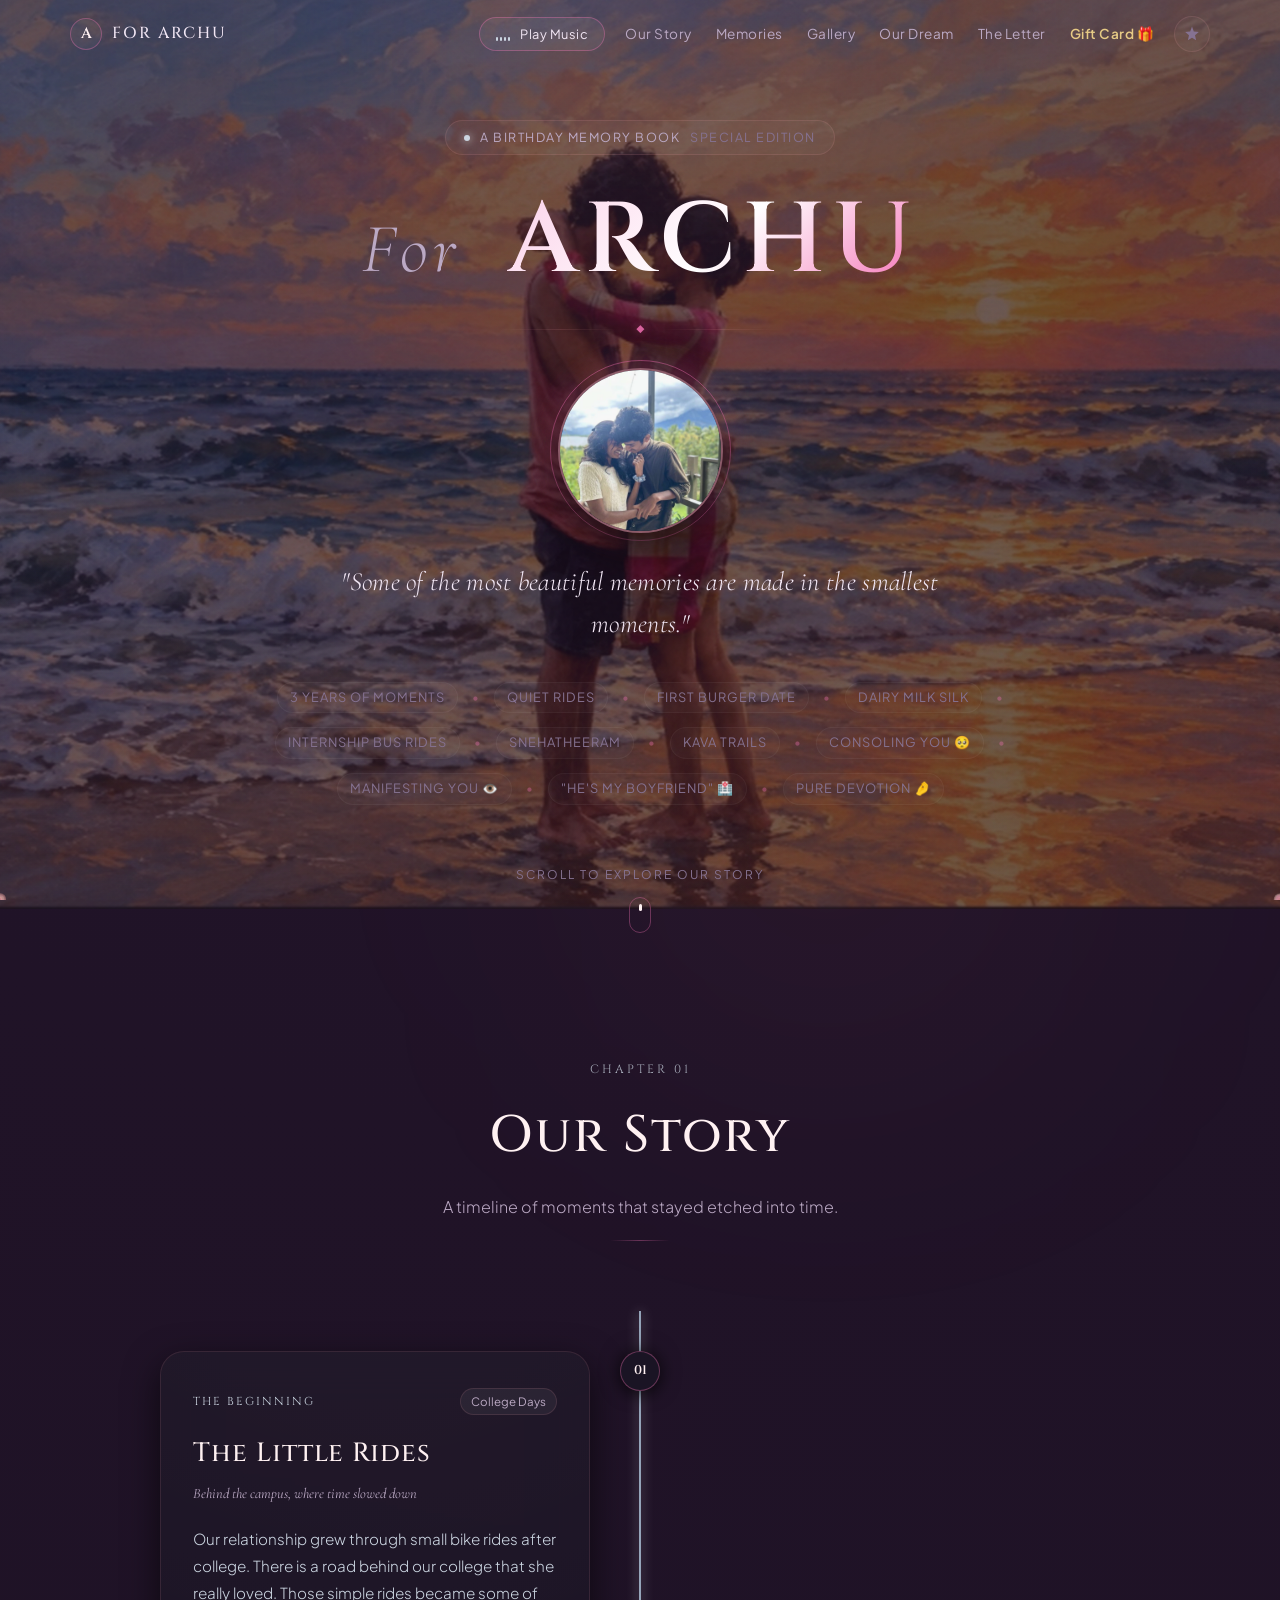
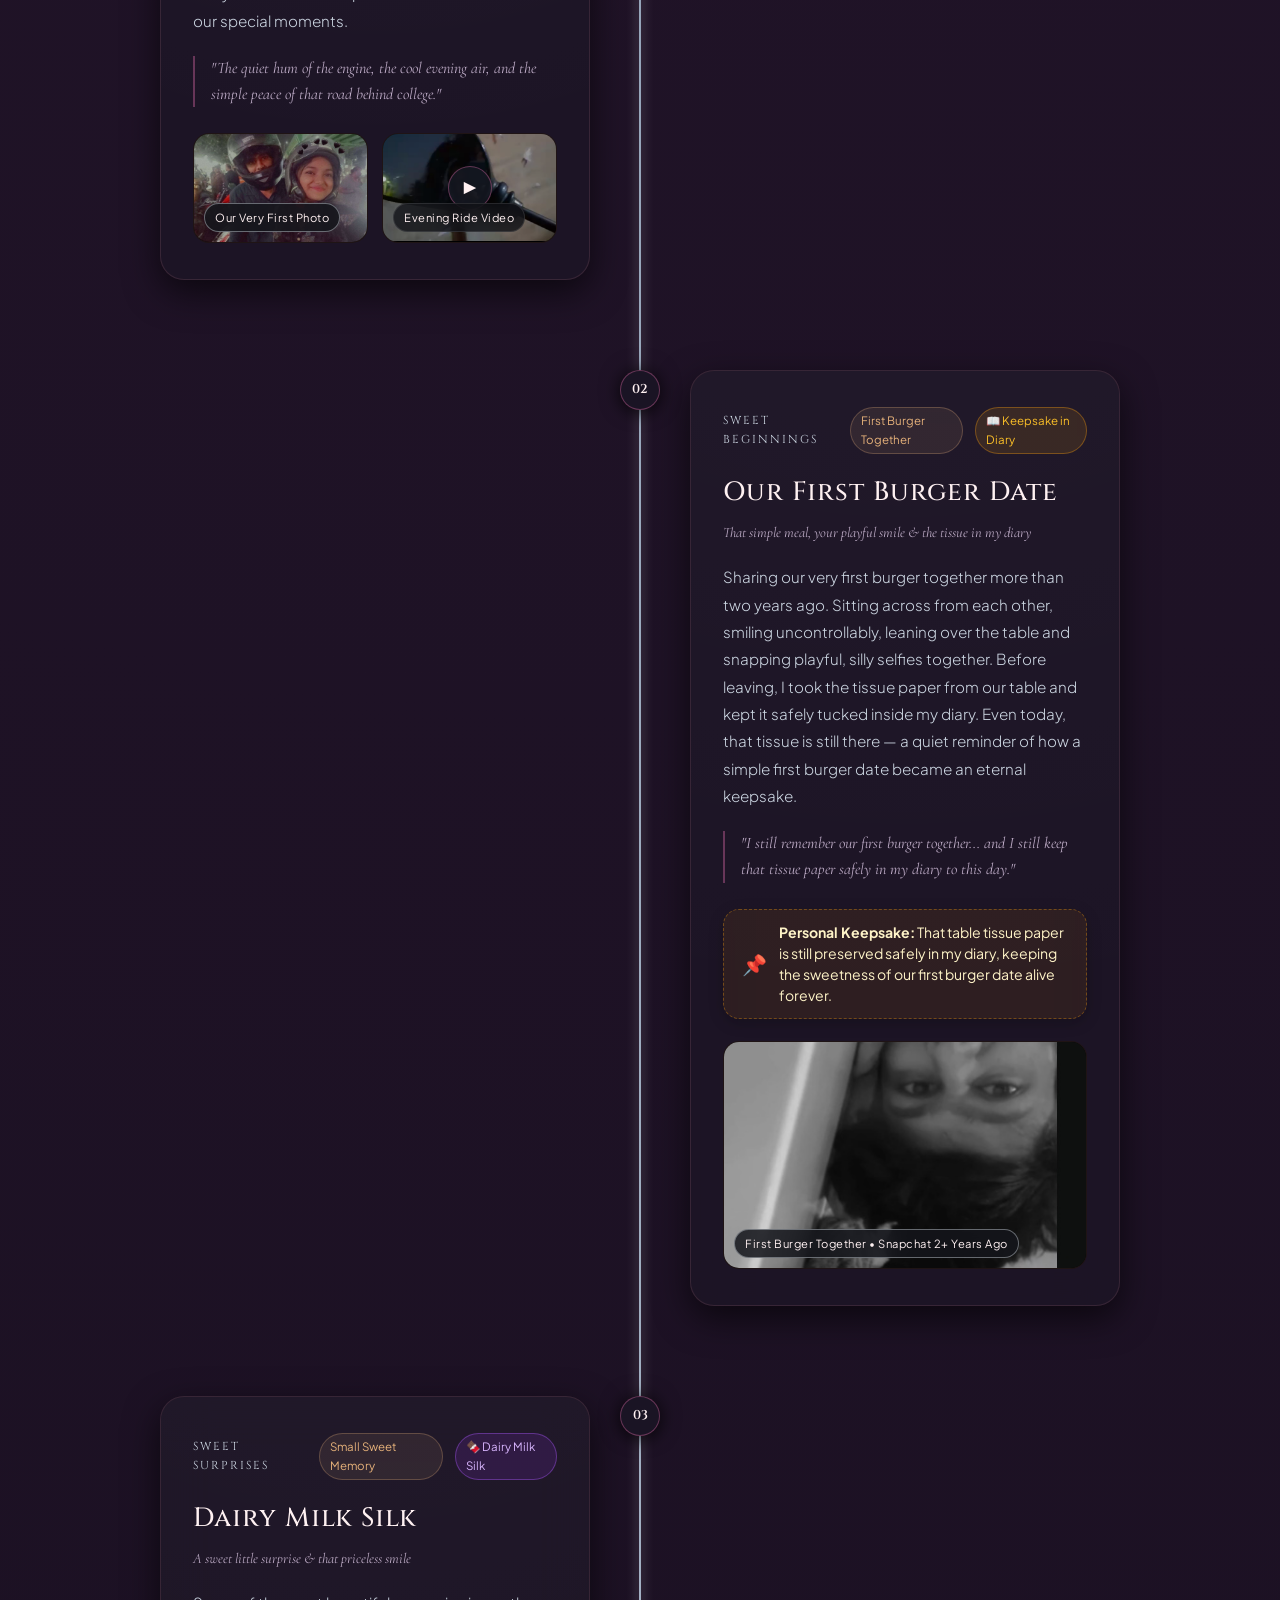
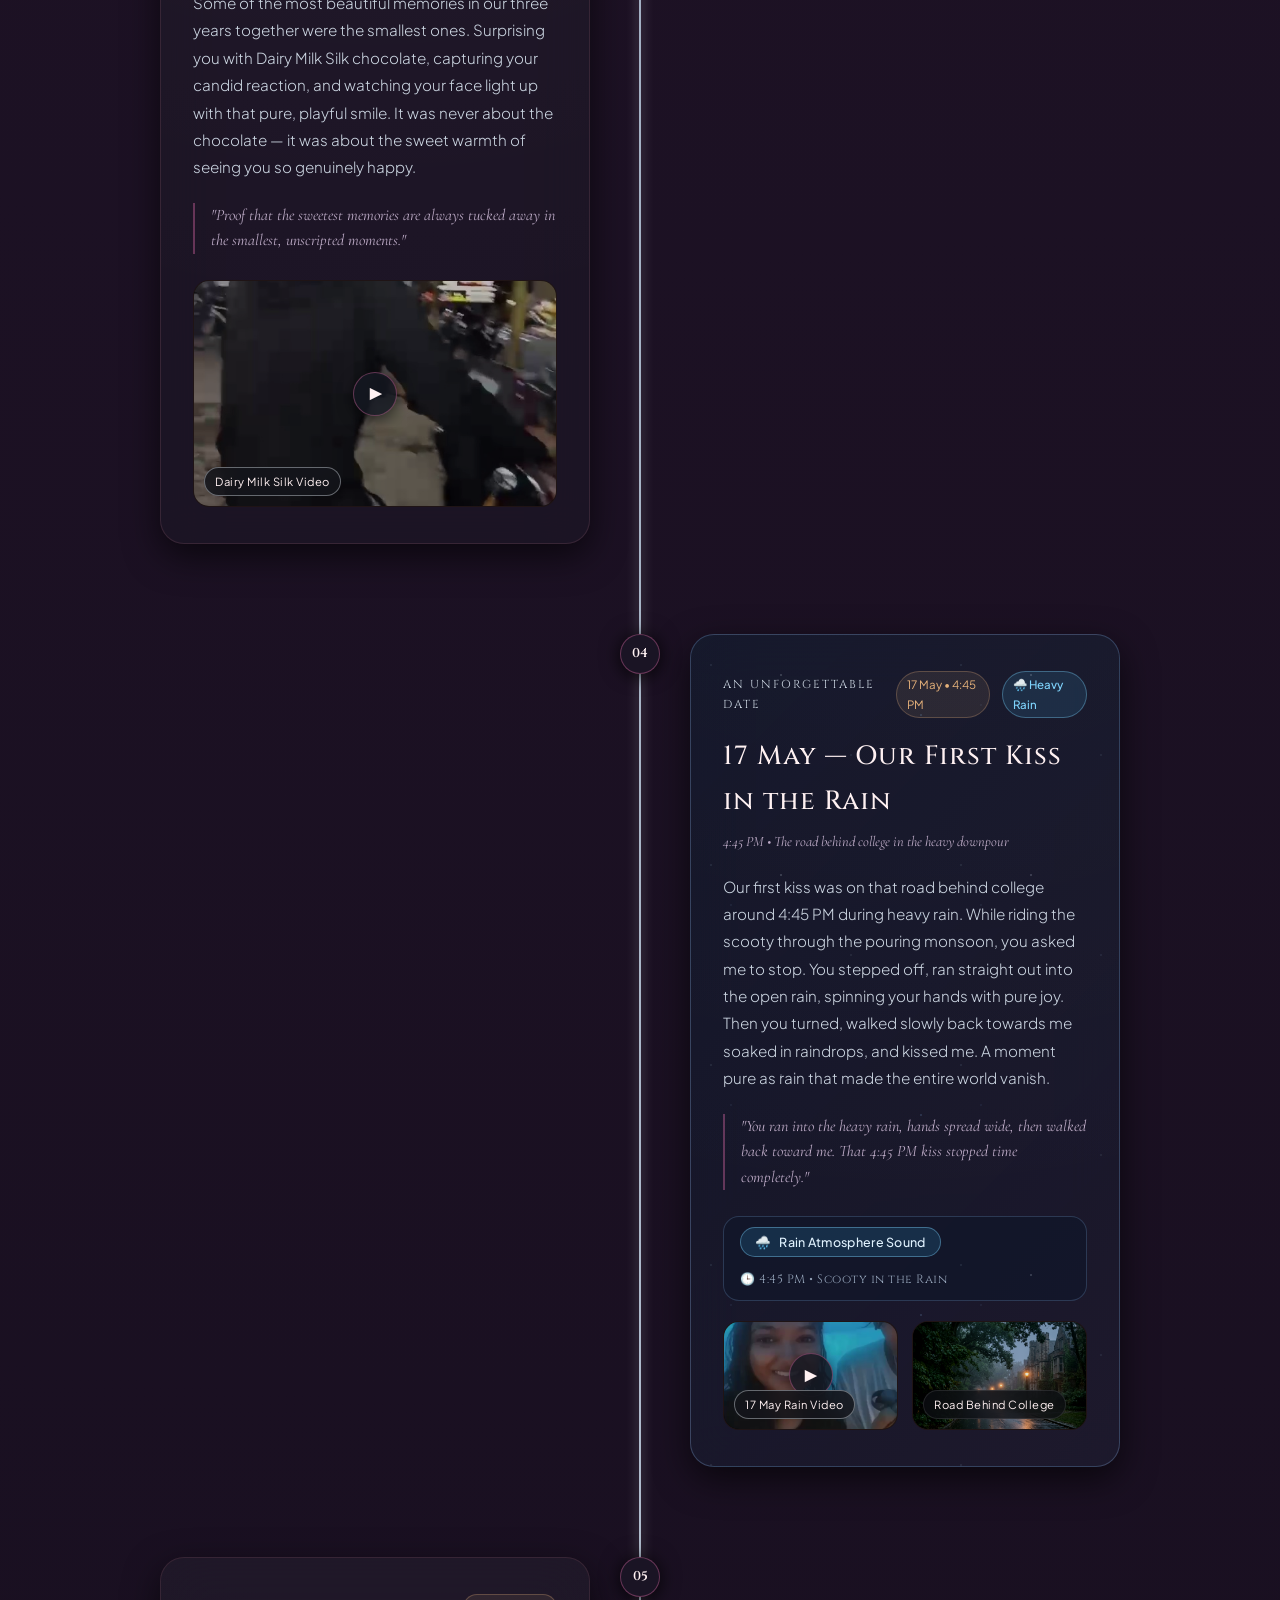
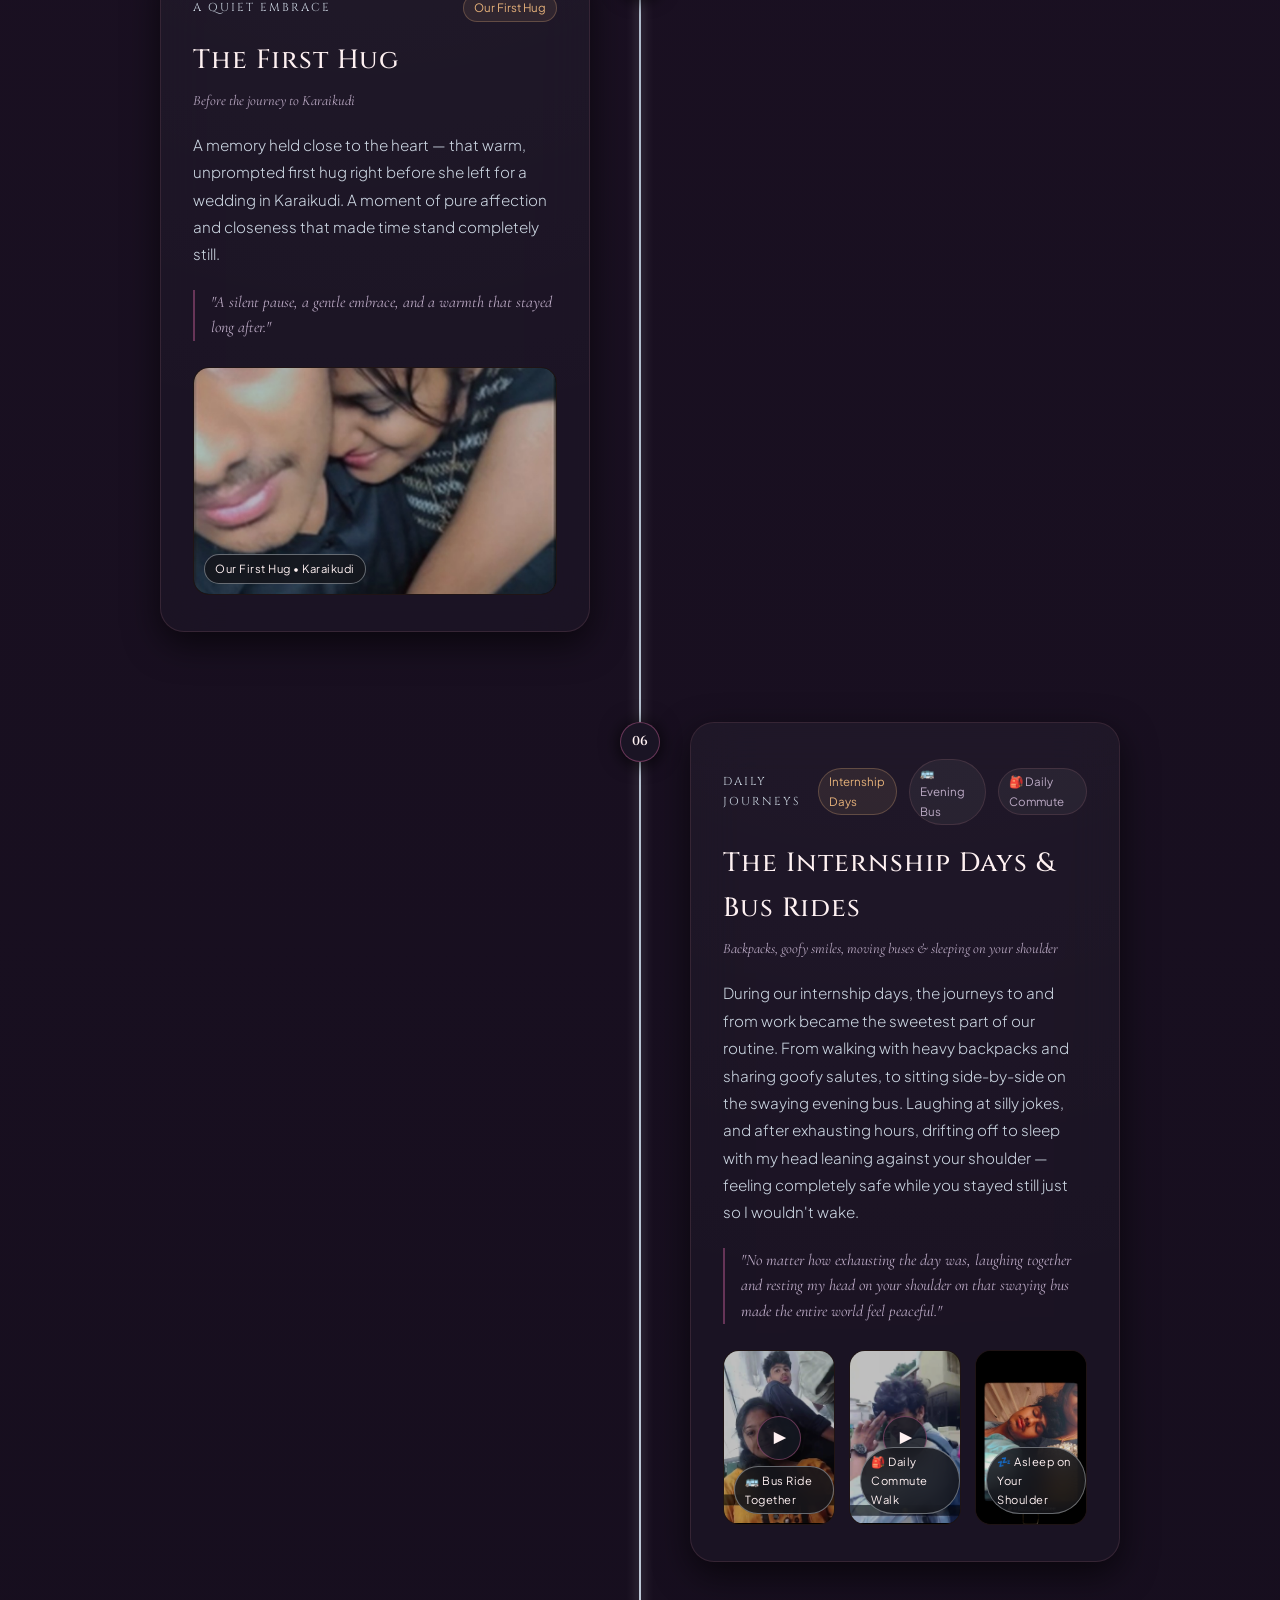
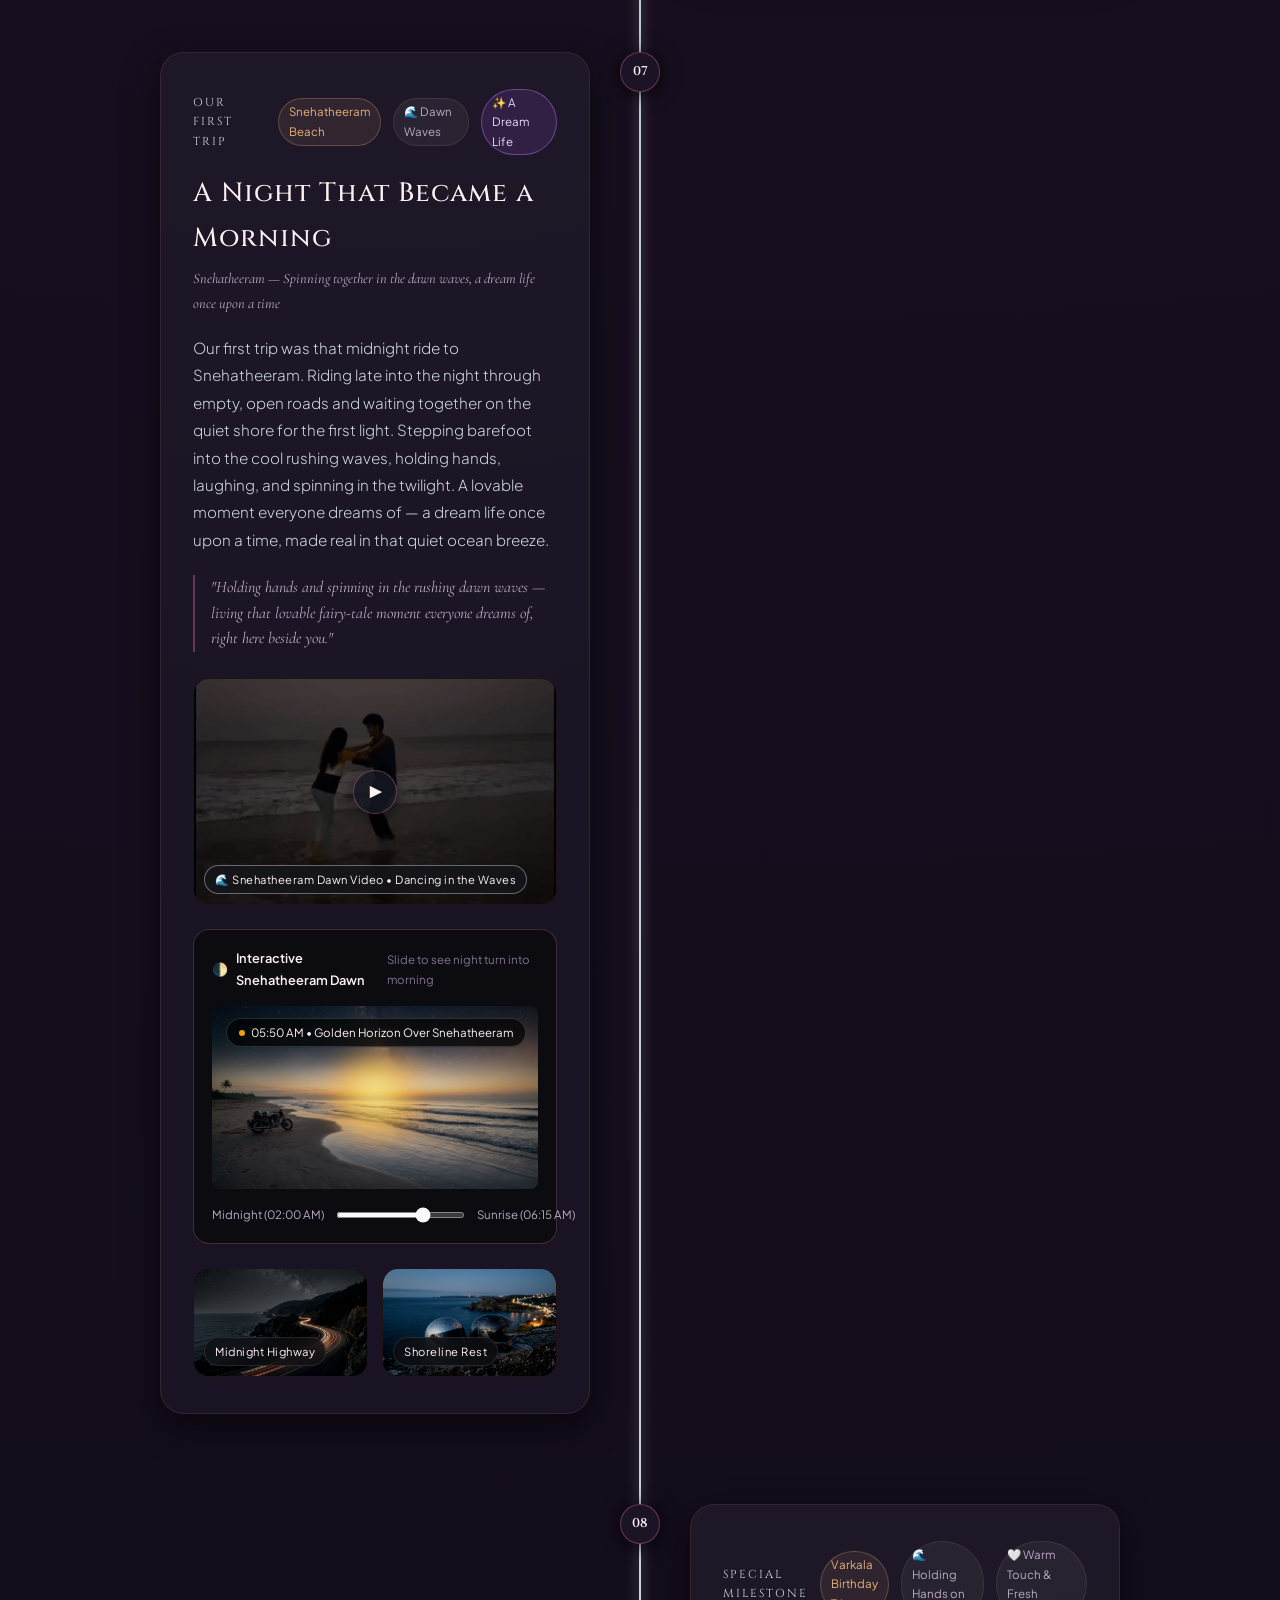
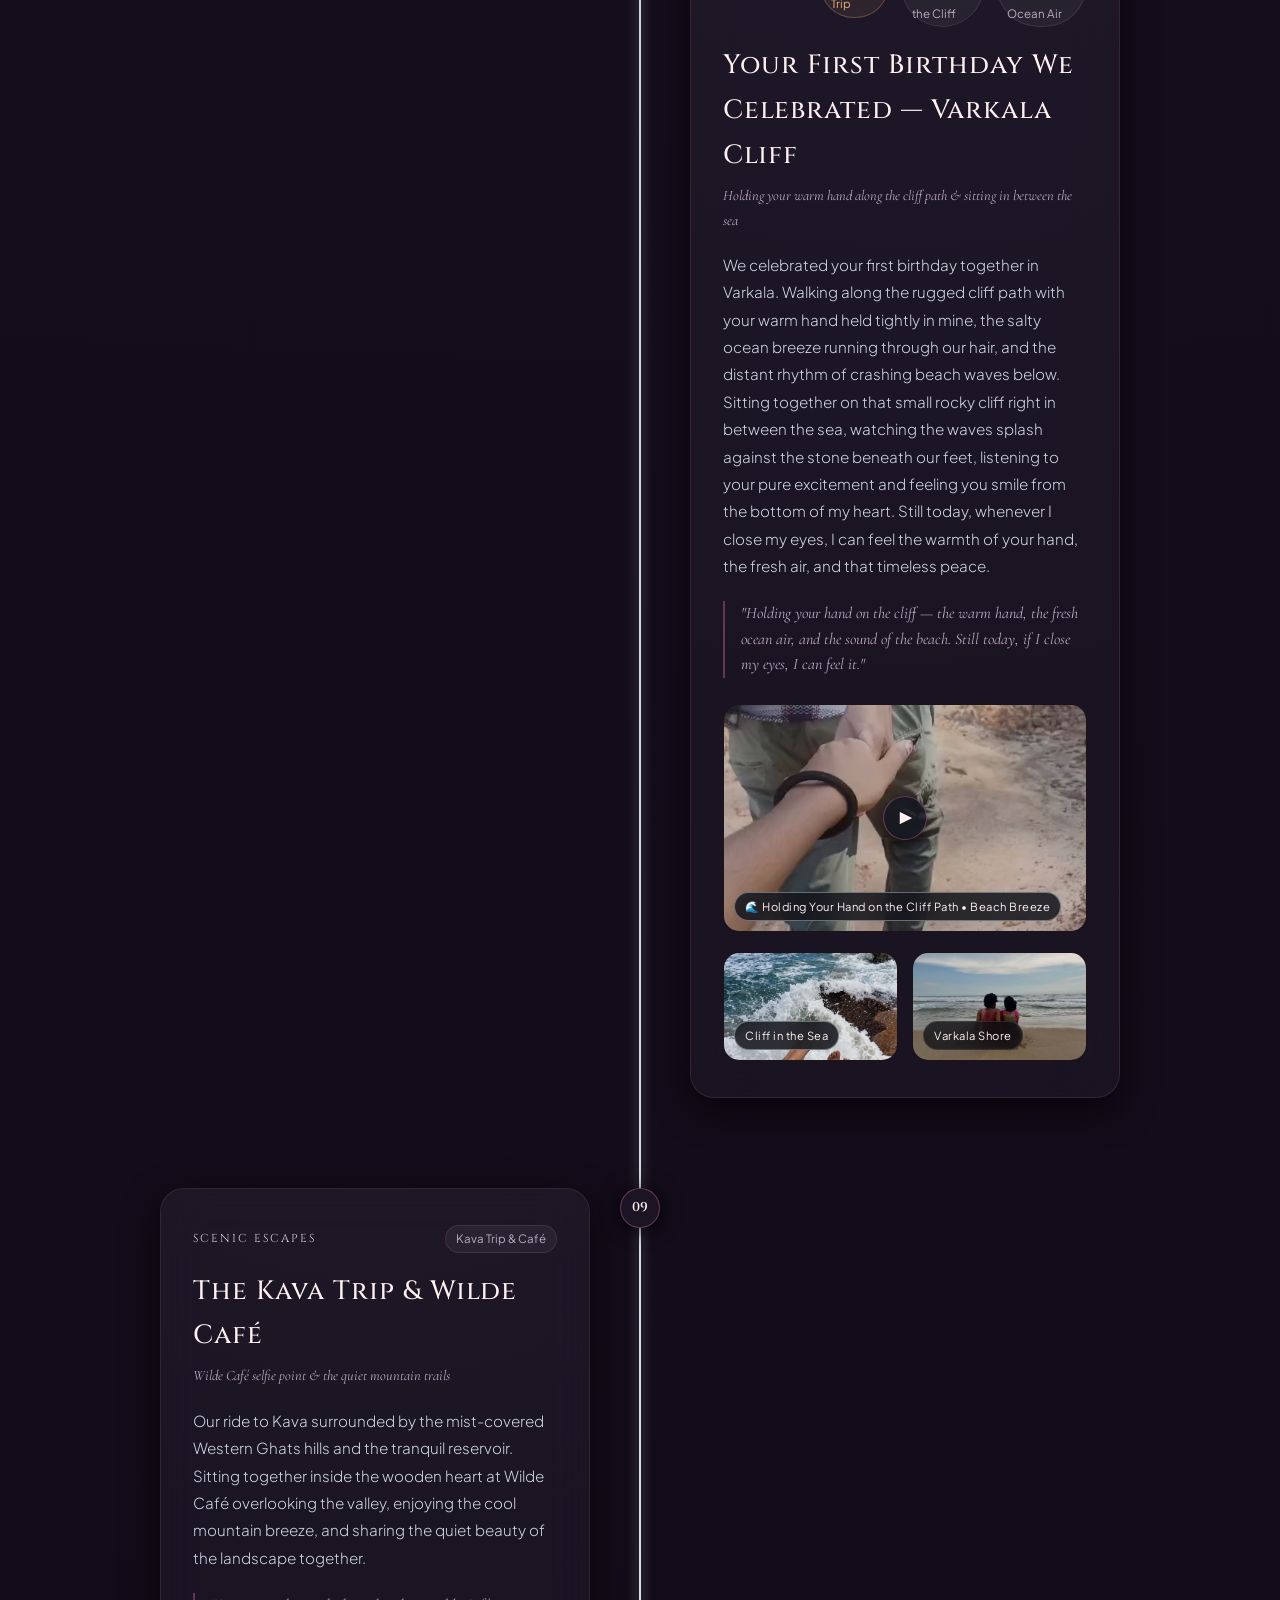
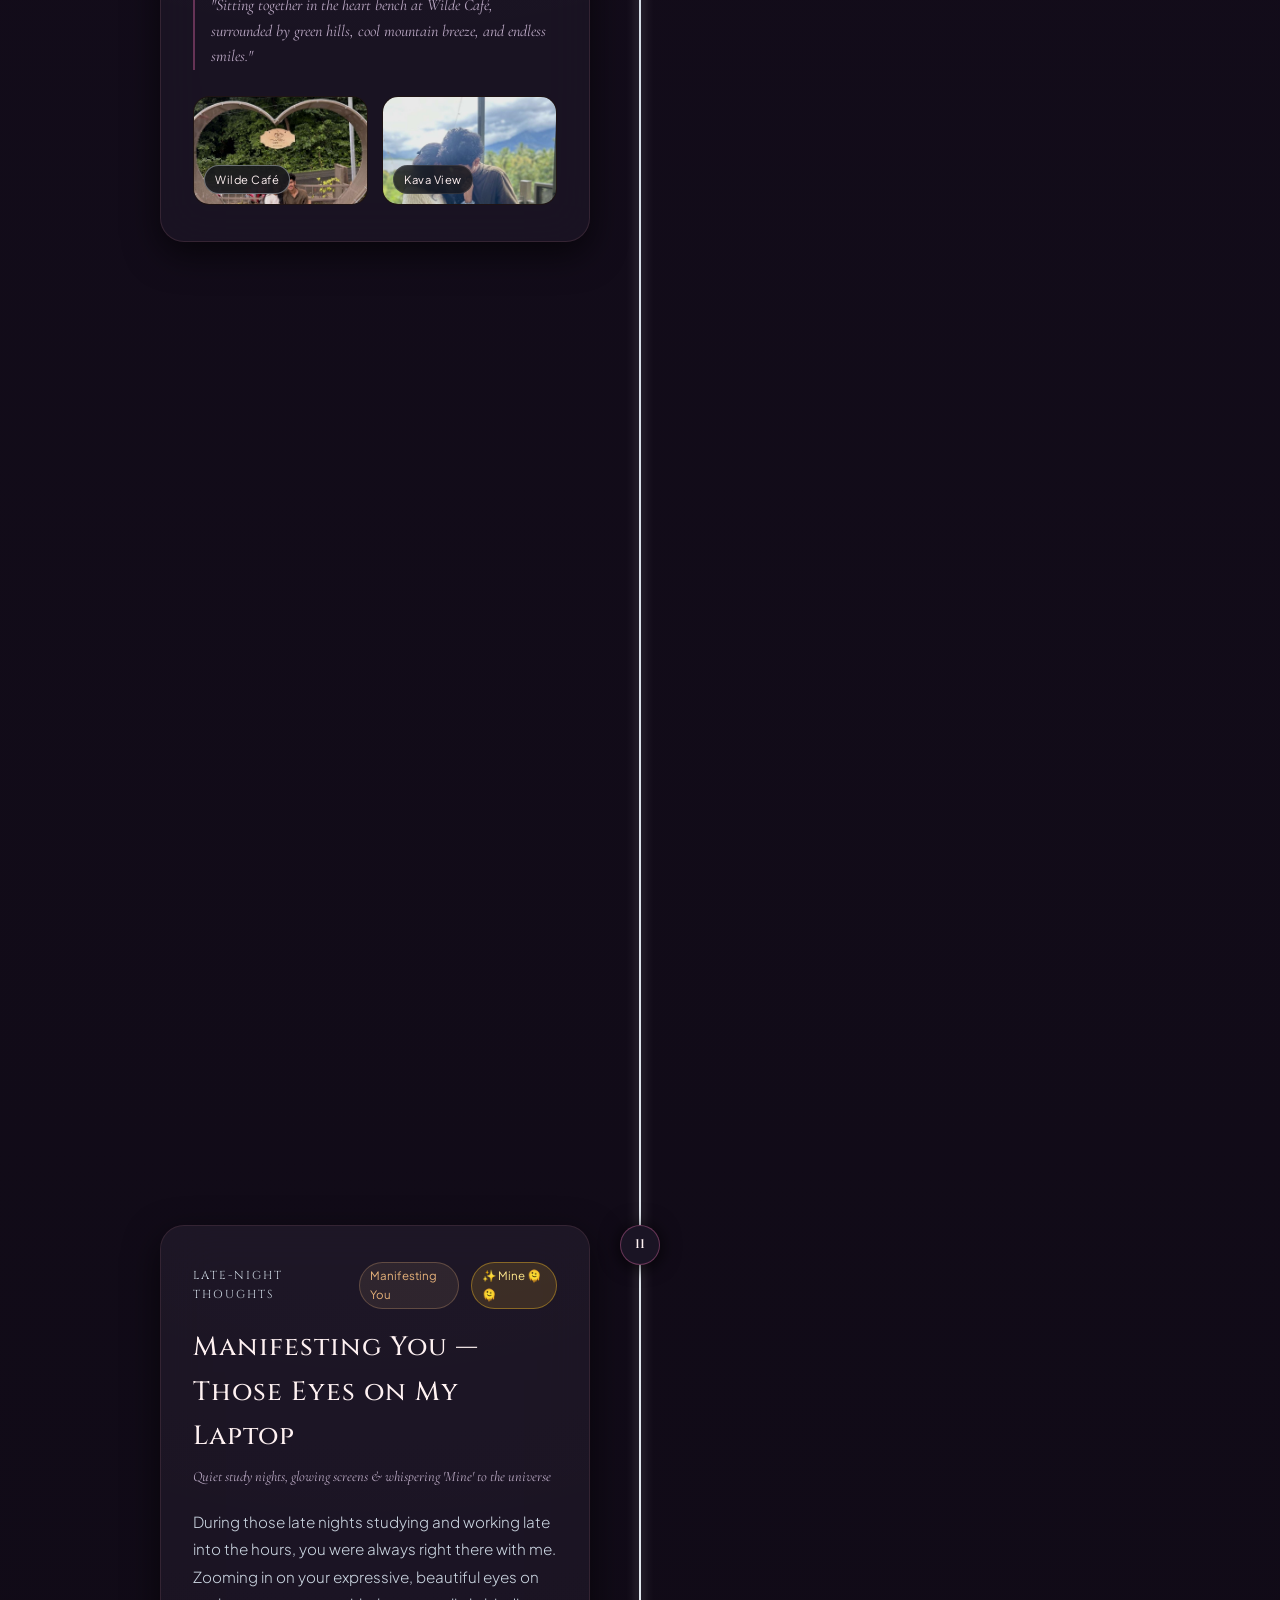
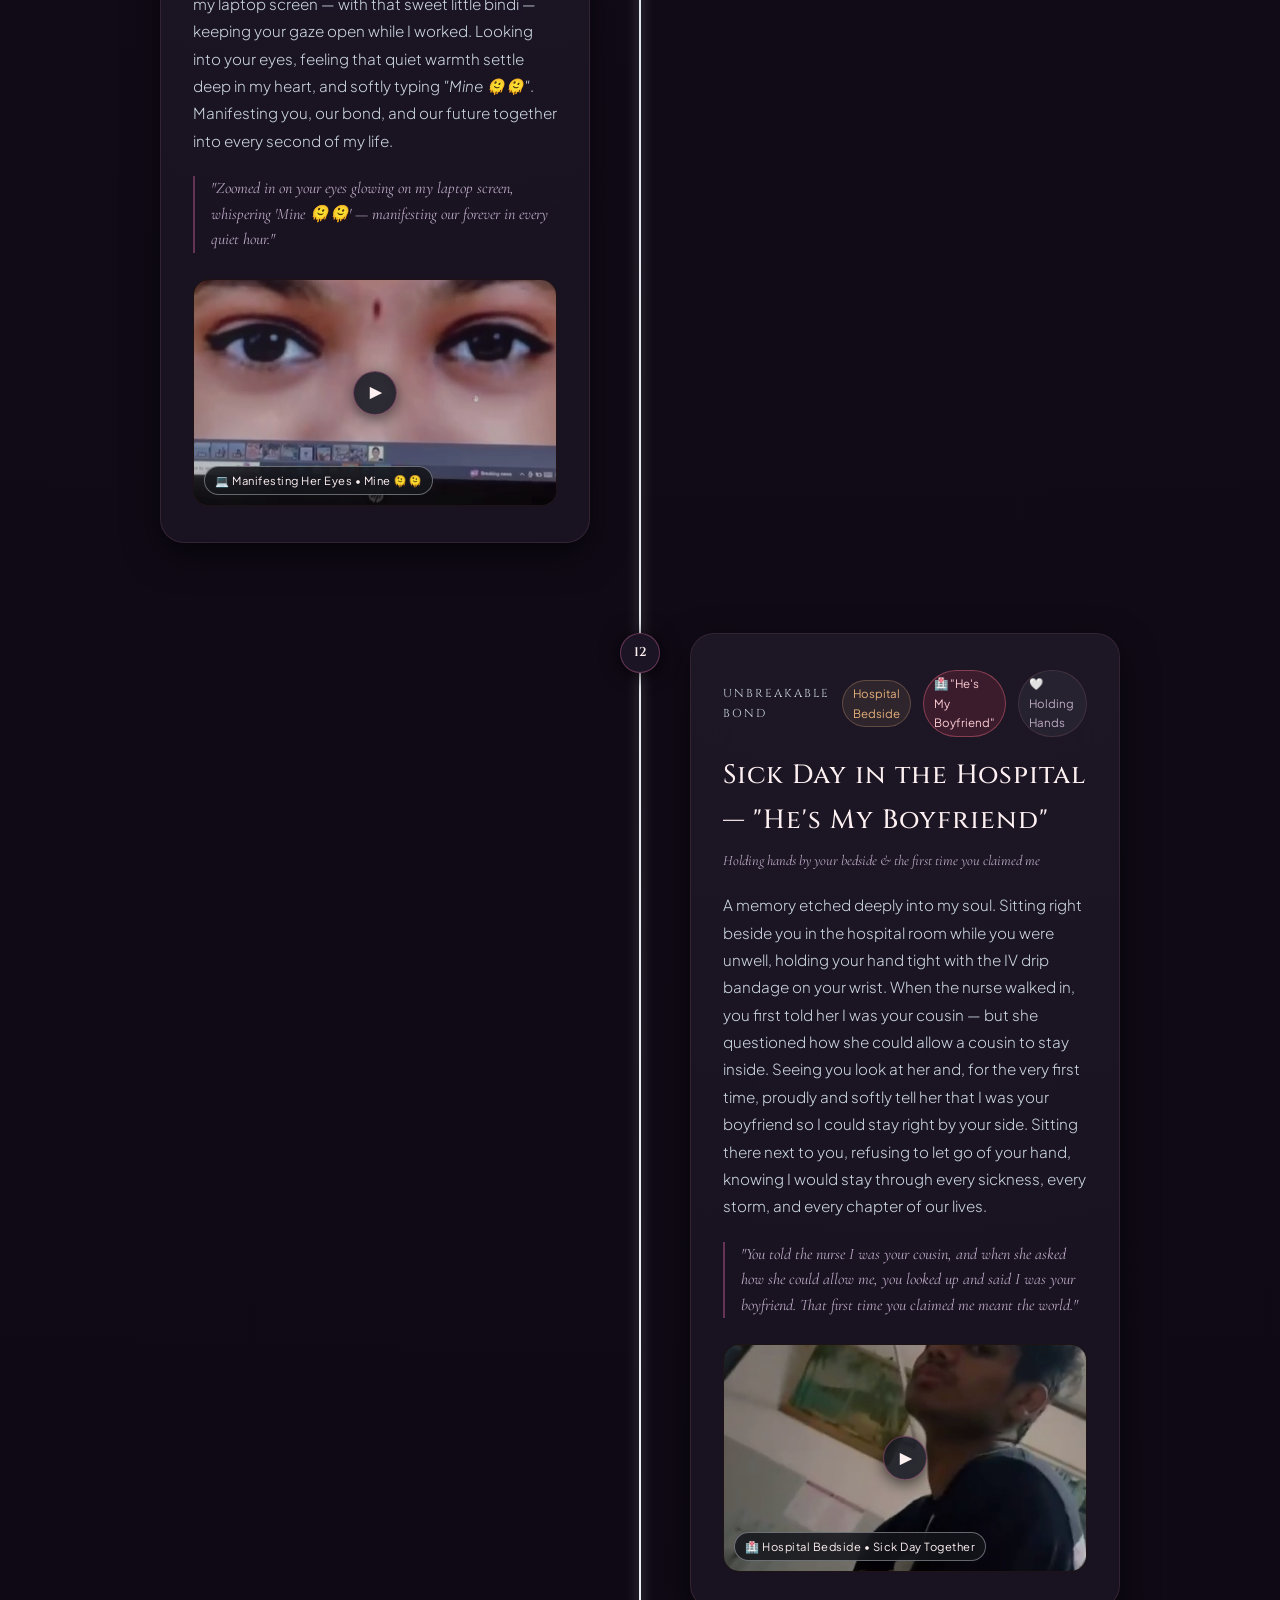
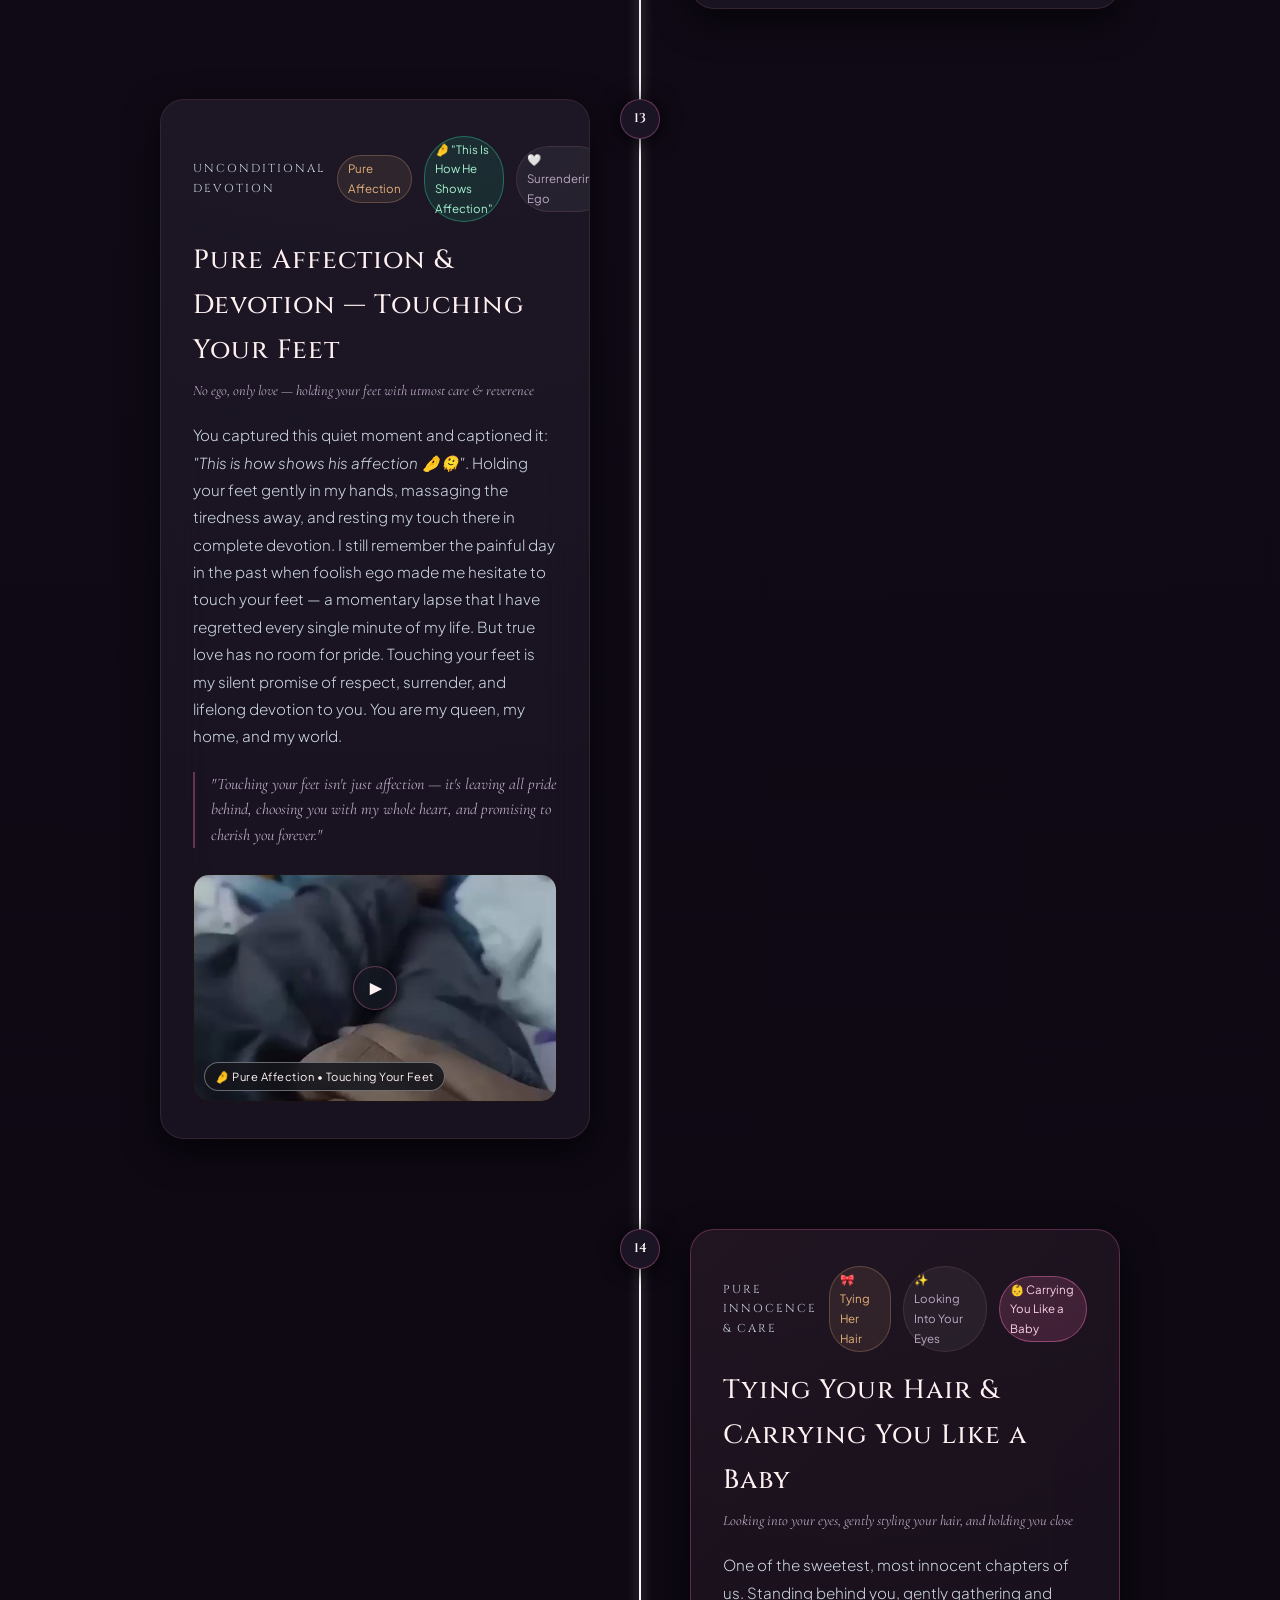
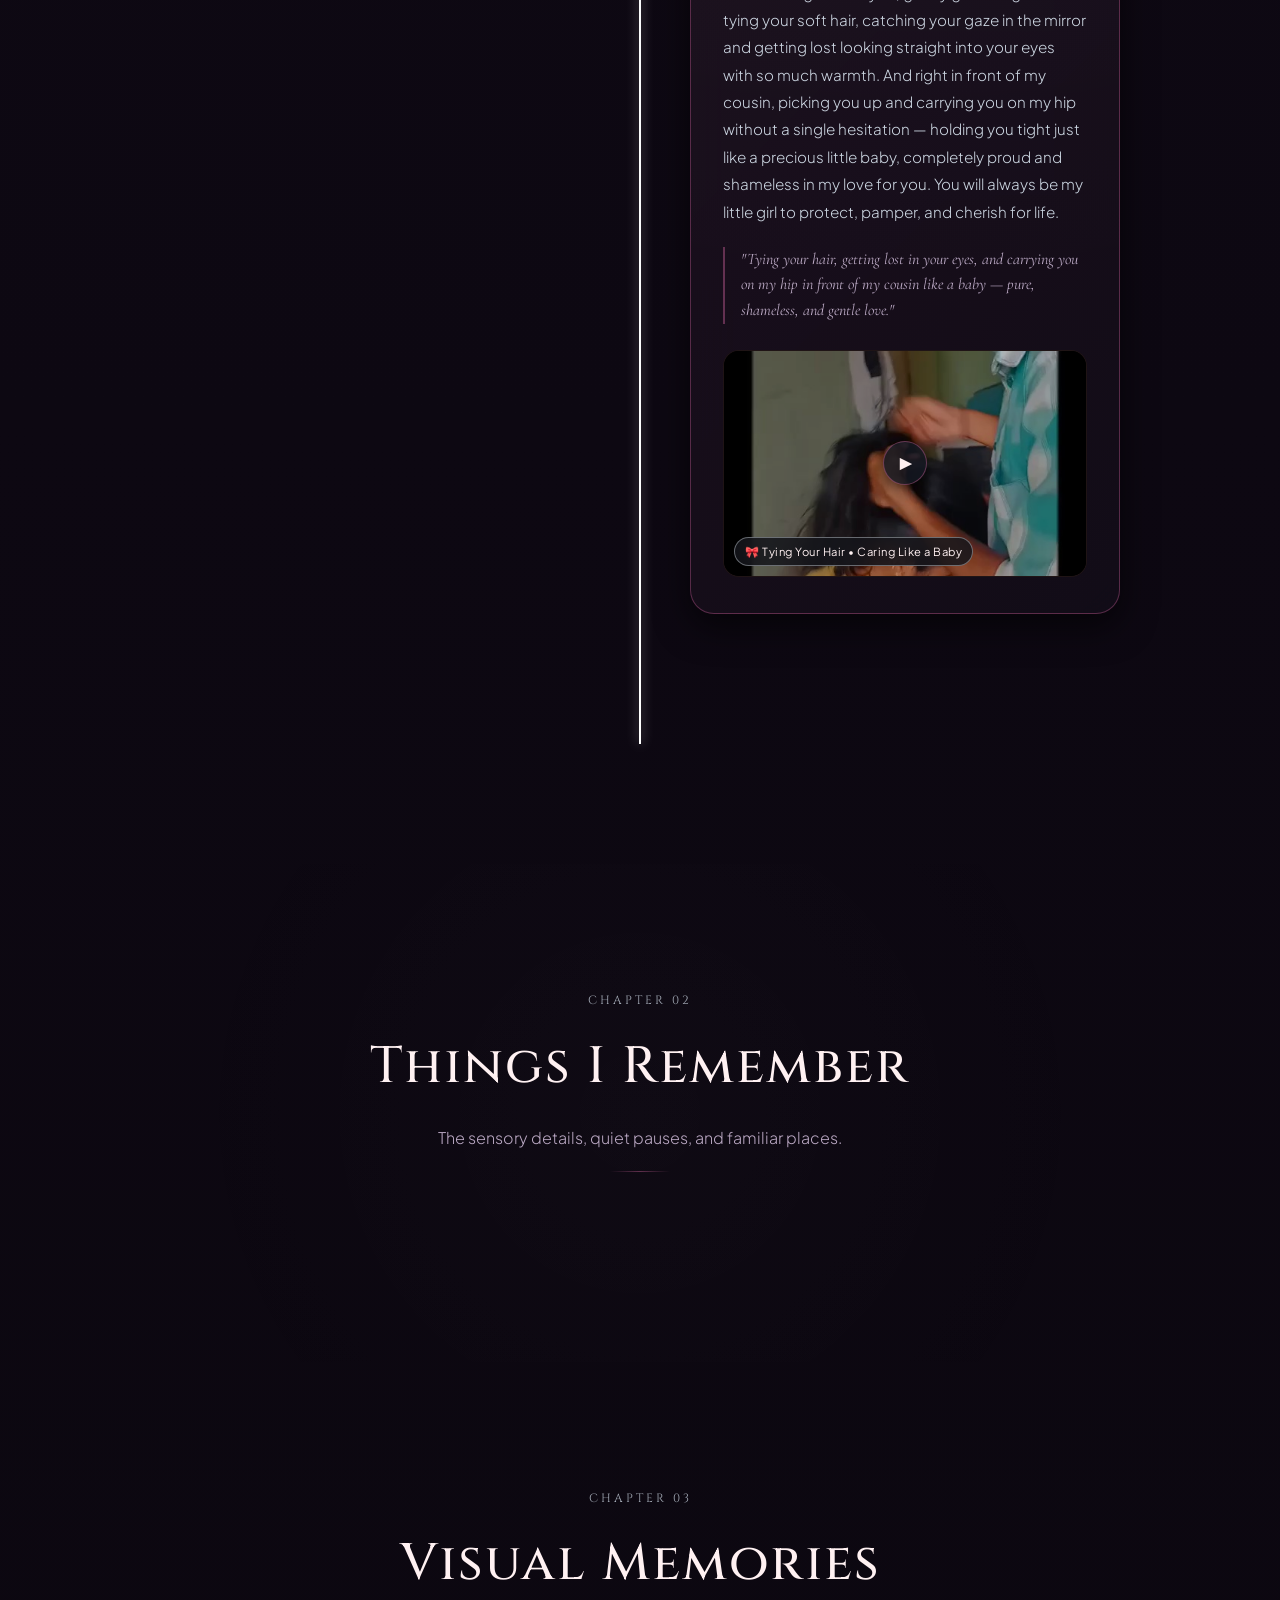
==== archu_birthday/index.html @ adee2136 "Add Archu birthday website, printable gift cards, and permanent QR code" ====
<!DOCTYPE html>
<html lang="en">
<head>
  <meta charset="UTF-8">
  <meta name="viewport" content="width=device-width, initial-scale=1.0, maximum-scale=5.0">
  <title>For Archu — Happy Birthday</title>
  <meta name="description" content="A personal, elegant memory book and birthday tribute for Archu. Some of the most beautiful memories are made in the smallest moments.">
  
  <!-- Favicon / Theme -->
  <meta name="theme-color" content="#0d0e11">
  <link rel="icon" href="data:image/svg+xml,<svg xmlns=%22http://www.w3.org/2000/svg%22 viewBox=%220 0 100 100%22><text y=%22.9em%22 font-size=%2290%22>✨</text></svg>">

  <!-- Google Fonts: Cormorant Garamond, Plus Jakarta Sans, Alex Brush & Cinzel -->
  <link rel="preconnect" href="https://fonts.googleapis.com">
  <link rel="preconnect" href="https://fonts.gstatic.com" crossorigin>
  <link href="https://fonts.googleapis.com/css2?family=Alex+Brush&family=Cinzel:wght@400;500;600;700&family=Cormorant+Garamond:ital,wght@0,300;0,400;0,500;0,600;0,700;1,400;1,600&family=Plus+Jakarta+Sans:wght@300;400;500;600;700&display=swap" rel="stylesheet">

  <!-- Main Stylesheet -->
  <link rel="stylesheet" href="style.css">
</head>
<body class="is-loading">

  <!-- Background Ambient Canvas & Sunset Beach Image Layer -->
  <div class="site-bg-image-layer" aria-hidden="true"></div>
  <canvas id="ambient-canvas" aria-hidden="true"></canvas>
  <div class="film-grain" aria-hidden="true"></div>
  <div class="ambient-glow glow-top" aria-hidden="true"></div>
  <div class="ambient-glow glow-bottom" aria-hidden="true"></div>

  <!-- Cinematic Preloader -->
  <div id="preloader" class="preloader" role="status" aria-label="Loading memory book">
    <div class="preloader-content">
      <div class="preloader-crest">
        <span class="crest-monogram">A</span>
        <div class="crest-ring"></div>
      </div>
      <h1 class="preloader-title">For Archu</h1>
      <p class="preloader-subtitle">Loading memories & moments...</p>
      <div class="preloader-bar-wrap">
        <div class="preloader-bar" id="preloader-bar"></div>
      </div>
      <button id="enter-btn" class="preloader-enter-btn">Open Memory Book ♫</button>
      <p id="preloader-hint" class="preloader-hint" style="opacity: 0; transition: opacity 0.5s; font-size: 0.78rem; color: rgba(226, 232, 240, 0.7); margin-top: 14px; letter-spacing: 0.5px;">Click to enter with music</p>
    </div>
  </div>

  <!-- Navigation & Music Controller (Floating Bar) -->
  <header class="top-nav">
    <div class="nav-container">
      <a href="#hero" class="nav-brand" aria-label="Go to top">
        <span class="brand-monogram">A</span>
        <span class="brand-text">For Archu</span>
      </a>

      <div class="nav-actions">
        <!-- Floating Ambient Audio Player -->
        <div class="audio-player" id="audio-player" title="Background Music">
          <button class="audio-toggle-btn" id="audio-toggle-btn" aria-label="Toggle background music">
            <div class="audio-wave" id="audio-wave">
              <span class="bar bar-1"></span>
              <span class="bar bar-2"></span>
              <span class="bar bar-3"></span>
              <span class="bar bar-4"></span>
            </div>
            <span class="audio-label" id="audio-status-label">Play Music</span>
          </button>
          
          <div class="audio-panel" id="audio-panel">
            <div class="audio-track-info">
              <span class="audio-track-title" id="audio-track-title">Ambient Piano</span>
              <span class="audio-track-sub" id="audio-track-sub">Reflections in Grey</span>
            </div>
            <div class="audio-vol-wrap">
              <label for="audio-volume" class="sr-only">Volume</label>
              <input type="range" id="audio-volume" min="0" max="1" step="0.05" value="0.5" aria-label="Volume Slider">
            </div>
          </div>
        </div>

        <!-- Quick Jump Links Menu -->
        <nav class="nav-links" id="nav-links">
          <a href="#story" class="nav-link">Our Story</a>
          <a href="#remember" class="nav-link">Memories</a>
          <a href="#gallery" class="nav-link">Gallery</a>
          <a href="#dream" class="nav-link">Our Dream</a>
          <a href="#letter" class="nav-link">The Letter</a>
          <a href="card.html" class="nav-link" style="color: var(--accent-gold, #e6ca85); font-weight: 600;" title="Printable Gift Card & QR">Gift Card 🎁</a>
        </nav>

        <!-- Secret Star Button (Easter Egg) -->
        <button id="secret-star-btn" class="secret-star-trigger" title="A quiet thought" aria-label="Reveal secret message">
          <svg viewBox="0 0 24 24" width="18" height="18" fill="currentColor">
            <path d="M12 2L14.4 8.6L21 9.2L16 13.8L17.5 20.4L12 17L6.5 20.4L8 13.8L3 9.2L9.6 8.6L12 2Z"/>
          </svg>
        </button>
      </div>
    </div>
  </header>

  <main>
    <!-- HERO / OPENING SECTION -->
    <section id="hero" class="hero-section">
      <div class="hero-container">
        <div class="hero-badge reveal-fade">
          <span class="badge-dot"></span>
          <span>A Birthday Memory Book</span>
          <span class="badge-year">Special Edition</span>
        </div>

        <h1 class="hero-title reveal-fade-up">
          <span class="title-for">For</span>
          <span class="title-name shimmer-text">Archu</span>
        </h1>

        <div class="hero-separator reveal-scale">
          <span class="sep-line"></span>
          <span class="sep-diamond">◆</span>
          <span class="sep-line"></span>
        </div>

        <!-- Animated Hero Portrait of Archu -->
        <div class="hero-portrait-wrapper reveal-scale delay-1" id="hero-portrait-wrap">
          <div class="hero-portrait-glow"></div>
          <div class="hero-portrait-ring"></div>
          <div class="hero-portrait-frame" id="hero-portrait-frame" data-lightbox="assets/images/archu_portrait.jpg" data-caption="Archana — Birthday Edition">
            <img src="assets/images/archu_portrait.jpg" id="hero-portrait-img" alt="Archana" onerror="this.src='assets/images/our_first_photo_bike_ride.jpg?v=2'">
          </div>
        </div>

        <p class="hero-subtitle reveal-fade-up delay-1">
          "Some of the most beautiful memories are made in the smallest moments."
        </p>

        <div class="hero-meta reveal-fade-up delay-2">
          <span class="meta-pill">3 Years of Moments</span>
          <span class="meta-dot">•</span>
          <span class="meta-pill">Quiet Rides</span>
          <span class="meta-dot">•</span>
          <span class="meta-pill">First Burger Date</span>
          <span class="meta-dot">•</span>
          <span class="meta-pill">Dairy Milk Silk</span>
          <span class="meta-dot">•</span>
          <span class="meta-pill">Internship Bus Rides</span>
          <span class="meta-dot">•</span>
          <span class="meta-pill">Snehatheeram</span>
          <span class="meta-dot">•</span>
          <span class="meta-pill">Kava Trails</span>
          <span class="meta-dot">•</span>
          <span class="meta-pill">Consoling You 🥺</span>
          <span class="meta-dot">•</span>
          <span class="meta-pill">Manifesting You 👁️</span>
          <span class="meta-dot">•</span>
          <span class="meta-pill">"He's My Boyfriend" 🏥</span>
          <span class="meta-dot">•</span>
          <span class="meta-pill">Pure Devotion 🤌</span>
        </div>

        <a href="#story" class="scroll-indicator reveal-fade-up delay-3" aria-label="Scroll to our story">
          <span class="scroll-text">Scroll to explore our story</span>
          <div class="scroll-mouse">
            <div class="scroll-wheel"></div>
          </div>
        </a>
      </div>
    </section>

    <!-- SECTION 1: OUR STORY (TIMELINE) -->
    <section id="story" class="story-section">
      <div class="section-container">
        <div class="section-header reveal-fade-up">
          <span class="section-tag">Chapter 01</span>
          <h2 class="section-title">Our Story</h2>
          <p class="section-desc">A timeline of moments that stayed etched into time.</p>
          <div class="section-divider"></div>
        </div>

        <div class="timeline-container">
          <div class="timeline-line">
            <div class="timeline-progress" id="timeline-progress"></div>
          </div>

          <!-- MEMORY 1: The Little Rides -->
          <article class="timeline-item reveal-fade-up" id="timeline-mem-1">
            <div class="timeline-node">
              <span class="node-num">01</span>
            </div>
            
            <div class="timeline-card">
              <div class="card-glass-glow"></div>
              <div class="card-meta">
                <span class="card-tag">The Beginning</span>
                <span class="card-badge">College Days</span>
              </div>
              
              <h3 class="card-title">The Little Rides</h3>
              <p class="card-subtitle">Behind the campus, where time slowed down</p>
              
              <p class="card-text">
                Our relationship grew through small bike rides after college. There is a road behind our college that she really loved. Those simple rides became some of our special moments.
              </p>

              <blockquote class="card-quote">
                "The quiet hum of the engine, the cool evening air, and the simple peace of that road behind college."
              </blockquote>

              <div class="card-media-grid">
                <div class="media-frame main-frame" data-lightbox="assets/images/our_first_photo_bike_ride.jpg?v=2" data-caption="Our Very First Photo — The day you came with me on the bike">
                  <img src="assets/images/our_first_photo_bike_ride.jpg?v=2" alt="Our very first photo on the bike" loading="lazy">
                  <span class="media-zoom-icon">🔍</span>
                  <div class="media-caption-badge gold-badge" style="background: rgba(20, 22, 28, 0.85); border-color: rgba(226, 232, 240, 0.4);">Our Very First Photo</div>
                </div>
                <div class="media-frame video-frame" data-lightbox="assets/videos/evening_bike_ride.mp4" data-caption="Evening Bike Ride — Moving through the quiet roads together">
                  <video src="assets/videos/evening_bike_ride.mp4" poster="assets/images/evening_bike_ride_thumb.jpg" autoplay loop muted playsinline></video>
                  <div class="video-play-hint">
                    <div class="play-circle-icon">▶</div>
                  </div>
                  <div class="media-caption-badge">Evening Ride Video</div>
                </div>
              </div>
            </div>
          </article>

          <!-- MEMORY 02: Our First Burger Date -->
          <article class="timeline-item reveal-fade-up reverse-item" id="timeline-mem-2">
            <div class="timeline-node">
              <span class="node-num">02</span>
            </div>
            
            <div class="timeline-card burger-card">
              <div class="card-glass-glow"></div>
              <div class="card-meta">
                <span class="card-tag">Sweet Beginnings</span>
                <span class="card-badge gold-badge">First Burger Together</span>
                <span class="card-badge diary-badge">📖 Keepsake in Diary</span>
              </div>
              
              <h3 class="card-title">Our First Burger Date</h3>
              <p class="card-subtitle">That simple meal, your playful smile & the tissue in my diary</p>
              
              <p class="card-text">
                Sharing our very first burger together more than two years ago. Sitting across from each other, smiling uncontrollably, leaning over the table and snapping playful, silly selfies together. Before leaving, I took the tissue paper from our table and kept it safely tucked inside my diary. Even today, that tissue is still there — a quiet reminder of how a simple first burger date became an eternal keepsake.
              </p>

              <blockquote class="card-quote">
                "I still remember our first burger together... and I still keep that tissue paper safely in my diary to this day."
              </blockquote>

              <div class="diary-keepsake-note">
                <span class="diary-note-pin">📌</span>
                <span class="diary-note-text"><strong>Personal Keepsake:</strong> That table tissue paper is still preserved safely in my diary, keeping the sweetness of our first burger date alive forever.</span>
              </div>

              <div class="card-media-single">
                <div class="media-frame single-frame" data-lightbox="assets/images/first_burger_memory.jpg" data-caption="Our First Burger Date — Laughing across the table & the tissue I still keep in my diary">
                  <img src="assets/images/first_burger_memory.jpg" alt="Our first burger together selfie" style="object-position: center 40%; max-height: 480px; object-fit: cover;" loading="lazy">
                  <span class="media-zoom-icon">🔍</span>
                  <div class="media-caption-badge gold-badge" style="background: rgba(20, 22, 28, 0.85); border-color: rgba(226, 232, 240, 0.4);">First Burger Together • Snapchat 2+ Years Ago</div>
                </div>
              </div>
            </div>
          </article>

          <!-- MEMORY 03: Dairy Milk Silk -->
          <article class="timeline-item reveal-fade-up" id="timeline-mem-3">
            <div class="timeline-node">
              <span class="node-num">03</span>
            </div>
            
            <div class="timeline-card silk-card">
              <div class="card-glass-glow"></div>
              <div class="card-meta">
                <span class="card-tag">Sweet Surprises</span>
                <span class="card-badge gold-badge">Small Sweet Memory</span>
                <span class="card-badge silk-badge">🍫 Dairy Milk Silk</span>
              </div>
              
              <h3 class="card-title">Dairy Milk Silk</h3>
              <p class="card-subtitle">A sweet little surprise & that priceless smile</p>
              
              <p class="card-text">
                Some of the most beautiful memories in our three years together were the smallest ones. Surprising you with Dairy Milk Silk chocolate, capturing your candid reaction, and watching your face light up with that pure, playful smile. It was never about the chocolate — it was about the sweet warmth of seeing you so genuinely happy.
              </p>

              <blockquote class="card-quote">
                "Proof that the sweetest memories are always tucked away in the smallest, unscripted moments."
              </blockquote>

              <div class="card-media-single">
                <div class="media-frame video-frame single-frame" data-lightbox="assets/videos/silk_chocolate_memory.mp4" data-caption="Dairy Milk Silk — A sweet surprise & that priceless smile">
                  <video src="assets/videos/silk_chocolate_memory.mp4" poster="assets/images/silk_chocolate_thumb.jpg" autoplay loop muted playsinline style="max-height: 480px; object-fit: cover;"></video>
                  <div class="video-play-hint">
                    <div class="play-circle-icon">▶</div>
                  </div>
                  <div class="media-caption-badge gold-badge" style="background: rgba(20, 22, 28, 0.85); border-color: rgba(226, 232, 240, 0.4);">Dairy Milk Silk Video</div>
                </div>
              </div>
            </div>
          </article>

          <!-- MEMORY 04: 17 May -->
          <article class="timeline-item reveal-fade-up reverse-item" id="timeline-mem-4">
            <div class="timeline-node">
              <span class="node-num">04</span>
            </div>
            
            <div class="timeline-card highlight-card rain-kiss-card">
              <div class="card-glass-glow"></div>
              <div class="card-rain-canvas" id="rain-canvas-overlay"></div>
              
              <div class="card-meta">
                <span class="card-tag">An Unforgettable Date</span>
                <span class="card-badge gold-badge">17 May • 4:45 PM</span>
                <span class="card-badge rain-badge">🌧️ Heavy Rain</span>
              </div>
              
              <h3 class="card-title">17 May — Our First Kiss in the Rain</h3>
              <p class="card-subtitle">4:45 PM • The road behind college in the heavy downpour</p>
              
              <p class="card-text">
                Our first kiss was on that road behind college around 4:45 PM during heavy rain. While riding the scooty through the pouring monsoon, you asked me to stop. You stepped off, ran straight out into the open rain, spinning your hands with pure joy. Then you turned, walked slowly back towards me soaked in raindrops, and kissed me. A moment pure as rain that made the entire world vanish.
              </p>

              <blockquote class="card-quote">
                "You ran into the heavy rain, hands spread wide, then walked back toward me. That 4:45 PM kiss stopped time completely."
              </blockquote>

              <div class="card-interactive-rain-bar">
                <button class="rain-audio-toggle-btn" id="rain-audio-toggle" title="Toggle rain mood atmosphere">
                  <span class="rain-btn-icon">🌧️</span>
                  <span class="rain-btn-label">Rain Atmosphere Sound</span>
                </button>
                <span class="rain-time-tag">🕒 4:45 PM • Scooty in the Rain</span>
              </div>

              <div class="card-media-grid">
                <div class="media-frame video-frame main-frame" data-lightbox="assets/videos/first_kiss_rain_video.mp4" data-caption="17 May in the Rain — Us soaked and smiling after our first kiss">
                  <video src="assets/videos/first_kiss_rain_video.mp4" poster="assets/images/first_kiss_rain_thumb.jpg" autoplay loop muted playsinline></video>
                  <div class="video-play-hint">
                    <div class="play-circle-icon">▶</div>
                  </div>
                  <div class="media-caption-badge gold-badge" style="background: rgba(20, 22, 28, 0.85); border-color: rgba(226, 232, 240, 0.4);">17 May Rain Video</div>
                </div>
                <div class="media-frame secondary-frame" data-lightbox="assets/images/college_road.jpg" data-caption="The road behind college — 4:45 PM in the heavy rain">
                  <img src="assets/images/college_road.jpg" alt="The road behind college in the rain" loading="lazy">
                  <span class="media-zoom-icon">🔍</span>
                  <div class="media-caption-badge">Road Behind College</div>
                </div>
              </div>
            </div>
          </article>

          <!-- MEMORY 05: The First Hug -->
          <article class="timeline-item reveal-fade-up" id="timeline-mem-5">
            <div class="timeline-node">
              <span class="node-num">05</span>
            </div>
            
            <div class="timeline-card hug-card">
              <div class="card-glass-glow"></div>
              <div class="card-meta">
                <span class="card-tag">A Quiet Embrace</span>
                <span class="card-badge gold-badge">Our First Hug</span>
              </div>
              
              <h3 class="card-title">The First Hug</h3>
              <p class="card-subtitle">Before the journey to Karaikudi</p>
              
              <p class="card-text">
                A memory held close to the heart — that warm, unprompted first hug right before she left for a wedding in Karaikudi. A moment of pure affection and closeness that made time stand completely still.
              </p>

              <blockquote class="card-quote">
                "A silent pause, a gentle embrace, and a warmth that stayed long after."
              </blockquote>

              <div class="card-media-single">
                <div class="media-frame single-frame" data-lightbox="assets/images/first_hug_real.jpg?v=2" data-caption="Our First Hug — That sweet, unforgettable embrace before Karaikudi">
                  <img src="assets/images/first_hug_real.jpg?v=2" alt="Our first hug before Karaikudi wedding trip" style="object-position: center 30%; max-height: 480px; object-fit: cover;" loading="lazy">
                  <span class="media-zoom-icon">🔍</span>
                  <div class="media-caption-badge gold-badge" style="background: rgba(20, 22, 28, 0.85); border-color: rgba(226, 232, 240, 0.4);">Our First Hug • Karaikudi</div>
                </div>
              </div>
            </div>
          </article>

          <!-- MEMORY 06: The Internship Days & Bus Rides -->
          <article class="timeline-item reveal-fade-up reverse-item" id="timeline-mem-6">
            <div class="timeline-node">
              <span class="node-num">06</span>
            </div>
            
            <div class="timeline-card intern-bus-card">
              <div class="card-glass-glow"></div>
              <div class="card-meta">
                <span class="card-tag">Daily Journeys</span>
                <span class="card-badge gold-badge">Internship Days</span>
                <span class="card-badge">🚌 Evening Bus</span>
                <span class="card-badge">🎒 Daily Commute</span>
              </div>
              
              <h3 class="card-title">The Internship Days & Bus Rides</h3>
              <p class="card-subtitle">Backpacks, goofy smiles, moving buses & sleeping on your shoulder</p>
              
              <p class="card-text">
                During our internship days, the journeys to and from work became the sweetest part of our routine. From walking with heavy backpacks and sharing goofy salutes, to sitting side-by-side on the swaying evening bus. Laughing at silly jokes, and after exhausting hours, drifting off to sleep with my head leaning against your shoulder — feeling completely safe while you stayed still just so I wouldn't wake.
              </p>

              <blockquote class="card-quote">
                "No matter how exhausting the day was, laughing together and resting my head on your shoulder on that swaying bus made the entire world feel peaceful."
              </blockquote>

              <div class="card-media-grid grid-3-items">
                <!-- Video 1: Bus Ride Together -->
                <div class="media-frame video-frame" data-lightbox="assets/videos/intern_bus_video.mp4" data-caption="Internship Bus Ride — Us traveling together, smiling and laughing on the evening bus">
                  <video src="assets/videos/intern_bus_video.mp4" poster="assets/images/intern_bus_video_thumb.jpg" autoplay loop muted playsinline></video>
                  <div class="video-play-hint">
                    <div class="play-circle-icon">▶</div>
                  </div>
                  <div class="media-caption-badge gold-badge" style="background: rgba(20, 22, 28, 0.85); border-color: rgba(226, 232, 240, 0.4);">🚌 Bus Ride Together</div>
                </div>

                <!-- Video 2: Commute Walk with Backpack -->
                <div class="media-frame video-frame" data-lightbox="assets/videos/intern_commute_video.mp4" data-caption="Internship Commute — Walking with the backpack and that hilarious goofy salute">
                  <video src="assets/videos/intern_commute_video.mp4" poster="assets/images/intern_commute_video_thumb.jpg" autoplay loop muted playsinline></video>
                  <div class="video-play-hint">
                    <div class="play-circle-icon">▶</div>
                  </div>
                  <div class="media-caption-badge gold-badge" style="background: rgba(20, 22, 28, 0.85); border-color: rgba(226, 232, 240, 0.4);">🎒 Daily Commute Walk</div>
                </div>

                <!-- Photo 3: Sleeping on Shoulder -->
                <div class="media-frame" data-lightbox="assets/images/intern_bus_memory.jpg" data-caption="Asleep on Your Shoulder — The quiet peace of having you beside me after exhausting days • @itach776 babeee">
                  <img src="assets/images/intern_bus_memory.jpg" alt="Sleeping on your shoulder during internship bus ride" style="object-position: center 30%;" loading="lazy">
                  <span class="media-zoom-icon">🔍</span>
                  <div class="media-caption-badge" style="background: rgba(20, 22, 28, 0.85); border-color: rgba(226, 232, 240, 0.4);">💤 Asleep on Your Shoulder</div>
                </div>
              </div>
            </div>
          </article>

          <!-- MEMORY 07: A Night That Became a Morning -->
          <article class="timeline-item reveal-fade-up" id="timeline-mem-7">
            <div class="timeline-node">
              <span class="node-num">07</span>
            </div>
            
            <div class="timeline-card sunrise-transition-card" id="sunrise-card">
              <div class="card-glass-glow"></div>
              <div class="card-meta">
                <span class="card-tag">Our First Trip</span>
                <span class="card-badge gold-badge">Snehatheeram Beach</span>
                <span class="card-badge">🌊 Dawn Waves</span>
                <span class="card-badge dream-badge">✨ A Dream Life</span>
              </div>
              
              <h3 class="card-title">A Night That Became a Morning</h3>
              <p class="card-subtitle">Snehatheeram — Spinning together in the dawn waves, a dream life once upon a time</p>
              
              <p class="card-text">
                Our first trip was that midnight ride to Snehatheeram. Riding late into the night through empty, open roads and waiting together on the quiet shore for the first light. Stepping barefoot into the cool rushing waves, holding hands, laughing, and spinning in the twilight. A lovable moment everyone dreams of — a dream life once upon a time, made real in that quiet ocean breeze.
              </p>

              <blockquote class="card-quote">
                "Holding hands and spinning in the rushing dawn waves — living that lovable fairy-tale moment everyone dreams of, right here beside you."
              </blockquote>

              <!-- Feature Video: Snehatheeram Dream Moment -->
              <div class="card-media-single" style="margin-bottom: 24px;">
                <div class="media-frame video-frame single-frame" data-lightbox="assets/videos/snehatheeram_dream_moment.mp4" data-caption="Snehatheeram Dawn — Spinning in the waves, a lovable dream life moment once upon a time">
                  <video src="assets/videos/snehatheeram_dream_moment.mp4" poster="assets/images/snehatheeram_dream_thumb.jpg" autoplay loop muted playsinline style="max-height: 440px; width: 100%; object-fit: cover;"></video>
                  <div class="video-play-hint">
                    <div class="play-circle-icon">▶</div>
                  </div>
                  <div class="media-caption-badge gold-badge" style="background: rgba(20, 22, 28, 0.85); border-color: rgba(226, 232, 240, 0.4);">🌊 Snehatheeram Dawn Video • Dancing in the Waves</div>
                </div>
              </div>

              <!-- Interactive Night-to-Sunrise Visual Transition Widget -->
              <div class="sunrise-interactive-widget" id="sunrise-widget">
                <div class="sunrise-widget-header">
                  <div class="widget-title">
                    <span class="widget-icon">🌓</span>
                    <span>Interactive Snehatheeram Dawn</span>
                  </div>
                  <div class="widget-hint">Slide to see night turn into morning</div>
                </div>

                <div class="sunrise-canvas-wrap" id="sunrise-canvas-container">
                  <div class="sunrise-sky-layer night-layer" id="sky-night"></div>
                  <div class="sunrise-sky-layer dawn-layer" id="sky-dawn"></div>
                  
                  <img src="assets/images/snehatheeram_dawn.jpg" alt="Snehatheeram sunrise with bike on the beach" class="sunrise-base-img" data-lightbox="assets/images/snehatheeram_dawn.jpg" data-caption="Snehatheeram — Watching the sunrise together">
                  
                  <div class="sunrise-sun-orb" id="sunrise-sun"></div>
                  <div class="sunrise-stars-overlay" id="sunrise-stars"></div>
                  
                  <div class="sunrise-status-pill" id="sunrise-status">
                    <span class="status-dot"></span>
                    <span id="sunrise-status-text">04:30 AM • Midnight Stars</span>
                  </div>
                </div>

                <div class="sunrise-slider-control">
                  <span class="time-label">Midnight (02:00 AM)</span>
                  <input type="range" id="sunrise-slider" min="0" max="100" value="70" aria-label="Snehatheeram Night to Sunrise slider">
                  <span class="time-label">Sunrise (06:15 AM)</span>
                </div>
              </div>

              <div class="card-media-grid" style="margin-top: 24px;">
                <div class="media-frame" data-lightbox="assets/images/night_ride_highway.jpg" data-caption="Midnight highway ride to Snehatheeram">
                  <img src="assets/images/night_ride_highway.jpg" alt="Midnight ride along the coast" loading="lazy">
                  <span class="media-zoom-icon">🔍</span>
                  <div class="media-caption-badge">Midnight Highway</div>
                </div>
                <div class="media-frame" data-lightbox="assets/images/helmets_twilight.jpg" data-caption="Resting helmets by the ocean">
                  <img src="assets/images/helmets_twilight.jpg" alt="Helmets overlooking twilight sea" loading="lazy">
                  <span class="media-zoom-icon">🔍</span>
                  <div class="media-caption-badge">Shoreline Rest</div>
                </div>
              </div>
            </div>
          </article>

          <!-- MEMORY 08: Your First Birthday We Celebrated -->
          <article class="timeline-item reveal-fade-up reverse-item" id="timeline-mem-8">
            <div class="timeline-node">
              <span class="node-num">08</span>
            </div>
            
            <div class="timeline-card coastal-card">
              <div class="card-glass-glow"></div>
              <div class="card-meta">
                <span class="card-tag">Special Milestone</span>
                <span class="card-badge gold-badge">Varkala Birthday Trip</span>
                <span class="card-badge">🌊 Holding Hands on the Cliff</span>
                <span class="card-badge">🤍 Warm Touch & Fresh Ocean Air</span>
              </div>
              
              <h3 class="card-title">Your First Birthday We Celebrated — Varkala Cliff</h3>
              <p class="card-subtitle">Holding your warm hand along the cliff path & sitting in between the sea</p>
              
              <p class="card-text">
                We celebrated your first birthday together in Varkala. Walking along the rugged cliff path with your warm hand held tightly in mine, the salty ocean breeze running through our hair, and the distant rhythm of crashing beach waves below. Sitting together on that small rocky cliff right in between the sea, watching the waves splash against the stone beneath our feet, listening to your pure excitement and feeling you smile from the bottom of my heart. Still today, whenever I close my eyes, I can feel the warmth of your hand, the fresh air, and that timeless peace.
              </p>

              <blockquote class="card-quote">
                "Holding your hand on the cliff — the warm hand, the fresh ocean air, and the sound of the beach. Still today, if I close my eyes, I can feel it."
              </blockquote>

              <!-- Video Feature: Holding Hands Along the Cliff Path -->
              <div class="card-media-single" style="margin: 20px 0;">
                <div class="media-frame video-frame single-frame" data-lightbox="assets/videos/holding_hands_cliff.mp4" data-caption="Holding your hand on the cliff — The warm hand, the beach sound & fresh air. Still if I close my eyes, I can feel it.">
                  <video src="assets/videos/holding_hands_cliff.mp4" poster="assets/images/holding_hands_cliff_thumb.jpg" autoplay loop muted playsinline style="max-height: 480px; object-fit: cover;"></video>
                  <div class="video-play-hint">
                    <div class="play-circle-icon">▶</div>
                  </div>
                  <div class="media-caption-badge gold-badge" style="background: rgba(20, 22, 28, 0.85); border-color: rgba(226, 232, 240, 0.4);">🌊 Holding Your Hand on the Cliff Path • Beach Breeze</div>
                </div>
              </div>

              <div class="card-media-grid">
                <div class="media-frame main-frame" data-lightbox="assets/images/varkala_waves_cliff.jpg" data-caption="Sitting on the small cliff in the sea — Watching the waves and listening to your excitement">
                  <img src="assets/images/varkala_waves_cliff.jpg" alt="Sitting on the small cliff in between the sea with waves crashing" loading="lazy">
                  <span class="media-zoom-icon">🔍</span>
                  <div class="media-caption-badge gold-badge" style="background: rgba(20, 22, 28, 0.85); border-color: rgba(226, 232, 240, 0.4);">Cliff in the Sea</div>
                </div>
                <div class="media-frame secondary-frame" data-lightbox="assets/images/varkala_real_beach.jpg" data-caption="Sitting together by the ocean waves at Varkala beach">
                  <img src="assets/images/varkala_real_beach.jpg" alt="Sitting by the ocean waves at Varkala beach" loading="lazy">
                  <span class="media-zoom-icon">🔍</span>
                  <div class="media-caption-badge">Varkala Shore</div>
                </div>
              </div>
            </div>
          </article>

          <!-- MEMORY 09: The Kava Trip & Wilde Café -->
          <article class="timeline-item reveal-fade-up" id="timeline-mem-9">
            <div class="timeline-node">
              <span class="node-num">09</span>
            </div>
            
            <div class="timeline-card kava-card">
              <div class="card-glass-glow"></div>
              <div class="card-meta">
                <span class="card-tag">Scenic Escapes</span>
                <span class="card-badge">Kava Trip & Café</span>
              </div>
              
              <h3 class="card-title">The Kava Trip & Wilde Café</h3>
              <p class="card-subtitle">Wilde Café selfie point & the quiet mountain trails</p>
              
              <p class="card-text">
                Our ride to Kava surrounded by the mist-covered Western Ghats hills and the tranquil reservoir. Sitting together inside the wooden heart at Wilde Café overlooking the valley, enjoying the cool mountain breeze, and sharing the quiet beauty of the landscape together.
              </p>

              <blockquote class="card-quote">
                "Sitting together in the heart bench at Wilde Café, surrounded by green hills, cool mountain breeze, and endless smiles."
              </blockquote>

              <div class="card-media-grid">
                <div class="media-frame main-frame" data-lightbox="assets/images/kava_cafe.jpg" data-caption="Wilde Café Selfie Point — Sitting together in the heart bench overlooking the green hills">
                  <img src="assets/images/kava_cafe.jpg" alt="Rohith and Archu at Wilde Café selfie point in Kava" style="object-position: center 70%;" loading="lazy">
                  <span class="media-zoom-icon">🔍</span>
                  <div class="media-caption-badge gold-badge" style="background: rgba(20, 22, 28, 0.85); border-color: rgba(226, 232, 240, 0.4);">Wilde Café</div>
                </div>
                <div class="media-frame secondary-frame" data-lightbox="assets/images/balcony_hills_real.jpg?v=2" data-caption="Kava Balcony View — Forehead to forehead overlooking the reservoir & quiet hills">
                  <img src="assets/images/balcony_hills_real.jpg?v=2" alt="Rohith and Archu at Kava balcony overlooking the hills" style="object-position: center 30%;" loading="lazy">
                  <span class="media-zoom-icon">🔍</span>
                  <div class="media-caption-badge">Kava View</div>
                </div>
              </div>
            </div>
          </article>

          <!-- MEMORY 10: Consoling Each Other -->
          <article class="timeline-item reveal-fade-up reverse-item" id="timeline-mem-10">
            <div class="timeline-node">
              <span class="node-num">10</span>
            </div>
            
            <div class="timeline-card console-card">
              <div class="card-glass-glow"></div>
              <div class="card-meta">
                <span class="card-tag">Pure Affection</span>
                <span class="card-badge gold-badge">Consoling You</span>
                <span class="card-badge sorry-badge">🥺 Sorry Da Vavuzz</span>
                <span class="card-badge">😭 Silly Apologies</span>
              </div>
              
              <h3 class="card-title">Consoling Each Other — The Sweet 'Sorry' Videos</h3>
              <p class="card-subtitle">Puppy filters, funny feet namaste & promises to never stay upset</p>
              
              <p class="card-text">
                In between all our journeys and busy days, there were moments of small disagreements, quiet pouts, and the most heartwarming efforts to console each other. You sending your adorable puppy-filter video from class saying <em>"Sorry da vavuzzzzz 🥺🦋🦋🦋"</em>, and me sending back a goofy namaste apology with my feet just to make you burst into laughter. No matter what happened, we could never stay upset for long — because love and laughter always won.
              </p>

              <blockquote class="card-quote">
                "Sorry da vavuzzzzz 🥺🦋 — because no anger in the world could ever survive those puppy eyes and that goofy smile."
              </blockquote>

              <div class="card-media-grid">
                <!-- Video 1: Archu's Sorry da vavuzzzzz -->
                <div class="media-frame video-frame" data-lightbox="assets/videos/sorry_archu_vavuzz.mp4" data-caption="Sorry da vavuzzzzz 🥺🦋 — The cutest apology video that instantly melted my heart">
                  <video src="assets/videos/sorry_archu_vavuzz.mp4" poster="assets/images/sorry_archu_vavuzz_thumb.jpg" autoplay loop muted playsinline></video>
                  <div class="video-play-hint">
                    <div class="play-circle-icon">▶</div>
                  </div>
                  <div class="media-caption-badge gold-badge" style="background: rgba(20, 22, 28, 0.85); border-color: rgba(226, 232, 240, 0.4);">🥺 Archu: Sorry Da Vavuzz</div>
                </div>

                <!-- Video 2: Rohith's Funny Namaste Sorry -->
                <div class="media-frame video-frame" data-lightbox="assets/videos/sorry_rohith_namaste.mp4" data-caption="Sorry 😭🥺 — The goofy feet namaste apology to make you laugh and console you">
                  <video src="assets/videos/sorry_rohith_namaste.mp4" poster="assets/images/sorry_rohith_namaste_thumb.jpg" autoplay loop muted playsinline></video>
                  <div class="video-play-hint">
                    <div class="play-circle-icon">▶</div>
                  </div>
                  <div class="media-caption-badge gold-badge" style="background: rgba(20, 22, 28, 0.85); border-color: rgba(226, 232, 240, 0.4);">😭 Rohith: Goofy 'Sorry'</div>
                </div>
              </div>
            </div>
          </article>

          <!-- MEMORY 11: Manifesting You -->
          <article class="timeline-item reveal-fade-up" id="timeline-mem-11">
            <div class="timeline-node">
              <span class="node-num">11</span>
            </div>
            
            <div class="timeline-card manifest-card">
              <div class="card-glass-glow"></div>
              <div class="card-meta">
                <span class="card-tag">Late-Night Thoughts</span>
                <span class="card-badge gold-badge">Manifesting You</span>
                <span class="card-badge eye-badge">✨ Mine 🫠🫠</span>
              </div>
              
              <h3 class="card-title">Manifesting You — Those Eyes on My Laptop</h3>
              <p class="card-subtitle">Quiet study nights, glowing screens & whispering 'Mine' to the universe</p>
              
              <p class="card-text">
                During those late nights studying and working late into the hours, you were always right there with me. Zooming in on your expressive, beautiful eyes on my laptop screen — with that sweet little bindi — keeping your gaze open while I worked. Looking into your eyes, feeling that quiet warmth settle deep in my heart, and softly typing <em>"Mine 🫠🫠"</em>. Manifesting you, our bond, and our future together into every second of my life.
              </p>

              <blockquote class="card-quote">
                "Zoomed in on your eyes glowing on my laptop screen, whispering 'Mine 🫠🫠' — manifesting our forever in every quiet hour."
              </blockquote>

              <div class="card-media-single">
                <div class="media-frame video-frame single-frame" data-lightbox="assets/videos/manifest_eyes_laptop.mp4" data-caption="Manifesting Her Eyes on Laptop — Late nights & whispering 'Mine 🫠🫠'">
                  <video src="assets/videos/manifest_eyes_laptop.mp4" poster="assets/images/manifest_eyes_laptop_thumb.jpg" autoplay loop muted playsinline style="max-height: 480px; object-fit: cover;"></video>
                  <div class="video-play-hint">
                    <div class="play-circle-icon">▶</div>
                  </div>
                  <div class="media-caption-badge gold-badge" style="background: rgba(20, 22, 28, 0.85); border-color: rgba(226, 232, 240, 0.4);">💻 Manifesting Her Eyes • Mine 🫠🫠</div>
                </div>
              </div>
            </div>
          </article>

          <!-- MEMORY 12: Sick Day in the Hospital -->
          <article class="timeline-item reveal-fade-up reverse-item" id="timeline-mem-12">
            <div class="timeline-node">
              <span class="node-num">12</span>
            </div>
            
            <div class="timeline-card hospital-card">
              <div class="card-glass-glow"></div>
              <div class="card-meta">
                <span class="card-tag">Unbreakable Bond</span>
                <span class="card-badge gold-badge">Hospital Bedside</span>
                <span class="card-badge hospital-badge">🏥 "He's My Boyfriend"</span>
                <span class="card-badge">🤍 Holding Hands</span>
              </div>
              
              <h3 class="card-title">Sick Day in the Hospital — "He's My Boyfriend"</h3>
              <p class="card-subtitle">Holding hands by your bedside & the first time you claimed me</p>
              
              <p class="card-text">
                A memory etched deeply into my soul. Sitting right beside you in the hospital room while you were unwell, holding your hand tight with the IV drip bandage on your wrist. When the nurse walked in, you first told her I was your cousin — but she questioned how she could allow a cousin to stay inside. Seeing you look at her and, for the very first time, proudly and softly tell her that I was your boyfriend so I could stay right by your side. Sitting there next to you, refusing to let go of your hand, knowing I would stay through every sickness, every storm, and every chapter of our lives.
              </p>

              <blockquote class="card-quote">
                "You told the nurse I was your cousin, and when she asked how she could allow me, you looked up and said I was your boyfriend. That first time you claimed me meant the world."
              </blockquote>

              <div class="card-media-single">
                <div class="media-frame video-frame single-frame" data-lightbox="assets/videos/hospital_sick_day.mp4" data-caption="Sick Day in the Hospital — Holding hands by your bedside & 'He's my boyfriend'">
                  <video src="assets/videos/hospital_sick_day.mp4" poster="assets/images/hospital_sick_day_thumb.jpg" autoplay loop muted playsinline style="max-height: 480px; object-fit: cover;"></video>
                  <div class="video-play-hint">
                    <div class="play-circle-icon">▶</div>
                  </div>
                  <div class="media-caption-badge gold-badge" style="background: rgba(20, 22, 28, 0.85); border-color: rgba(226, 232, 240, 0.4);">🏥 Hospital Bedside • Sick Day Together</div>
                </div>
              </div>
            </div>
          </article>

          <!-- MEMORY 13: Pure Affection & Devotion -->
          <article class="timeline-item reveal-fade-up" id="timeline-mem-13">
            <div class="timeline-node">
              <span class="node-num">13</span>
            </div>
            
            <div class="timeline-card affection-card">
              <div class="card-glass-glow"></div>
              <div class="card-meta">
                <span class="card-tag">Unconditional Devotion</span>
                <span class="card-badge gold-badge">Pure Affection</span>
                <span class="card-badge affection-badge">🤌 "This Is How He Shows Affection"</span>
                <span class="card-badge">🤍 Surrendering Ego</span>
              </div>
              
              <h3 class="card-title">Pure Affection & Devotion — Touching Your Feet</h3>
              <p class="card-subtitle">No ego, only love — holding your feet with utmost care & reverence</p>
              
              <p class="card-text">
                You captured this quiet moment and captioned it: <em>"This is how shows his affection 🤌🫠"</em>. Holding your feet gently in my hands, massaging the tiredness away, and resting my touch there in complete devotion. I still remember the painful day in the past when foolish ego made me hesitate to touch your feet — a momentary lapse that I have regretted every single minute of my life. But true love has no room for pride. Touching your feet is my silent promise of respect, surrender, and lifelong devotion to you. You are my queen, my home, and my world.
              </p>

              <blockquote class="card-quote">
                "Touching your feet isn't just affection — it's leaving all pride behind, choosing you with my whole heart, and promising to cherish you forever."
              </blockquote>

              <div class="card-media-single">
                <div class="media-frame video-frame single-frame" data-lightbox="assets/videos/pure_affection_feet.mp4" data-caption="Pure Affection & Devotion — 'This is how shows his affection 🤌🫠'">
                  <video src="assets/videos/pure_affection_feet.mp4" poster="assets/images/pure_affection_feet_thumb.jpg" autoplay loop muted playsinline style="max-height: 480px; object-fit: cover;"></video>
                  <div class="video-play-hint">
                    <div class="play-circle-icon">▶</div>
                  </div>
                  <div class="media-caption-badge gold-badge" style="background: rgba(20, 22, 28, 0.85); border-color: rgba(226, 232, 240, 0.4);">🤌 Pure Affection • Touching Your Feet</div>
                </div>
              </div>
            </div>
          </article>

          <!-- MEMORY 14: Tying Your Hair & Carrying You Like a Baby -->
          <article class="timeline-item reveal-fade-up reverse-item" id="timeline-mem-14">
            <div class="timeline-node">
              <span class="node-num">14</span>
            </div>
            
            <div class="timeline-card baby-care-card">
              <div class="card-glass-glow"></div>
              <div class="card-meta">
                <span class="card-tag">Pure Innocence & Care</span>
                <span class="card-badge gold-badge">🎀 Tying Her Hair</span>
                <span class="card-badge">✨ Looking Into Your Eyes</span>
                <span class="card-badge baby-badge">👶 Carrying You Like a Baby</span>
              </div>
              
              <h3 class="card-title">Tying Your Hair & Carrying You Like a Baby</h3>
              <p class="card-subtitle">Looking into your eyes, gently styling your hair, and holding you close</p>
              
              <p class="card-text">
                One of the sweetest, most innocent chapters of us. Standing behind you, gently gathering and tying your soft hair, catching your gaze in the mirror and getting lost looking straight into your eyes with so much warmth. And right in front of my cousin, picking you up and carrying you on my hip without a single hesitation — holding you tight just like a precious little baby, completely proud and shameless in my love for you. You will always be my little girl to protect, pamper, and cherish for life.
              </p>

              <blockquote class="card-quote">
                "Tying your hair, getting lost in your eyes, and carrying you on my hip in front of my cousin like a baby — pure, shameless, and gentle love."
              </blockquote>

              <div class="card-media-single">
                <div class="media-frame video-frame single-frame" data-lightbox="assets/videos/tying_hair_baby_care.mp4" data-caption="Tying Your Hair & Carrying You Like a Baby — Looking into your eyes with pure tenderness">
                  <video src="assets/videos/tying_hair_baby_care.mp4" poster="assets/images/tying_hair_baby_care_thumb.jpg" autoplay loop muted playsinline style="max-height: 480px; object-fit: cover;"></video>
                  <div class="video-play-hint">
                    <div class="play-circle-icon">▶</div>
                  </div>
                  <div class="media-caption-badge gold-badge" style="background: rgba(20, 22, 28, 0.85); border-color: rgba(226, 232, 240, 0.4);">🎀 Tying Your Hair • Caring Like a Baby</div>
                </div>
              </div>
            </div>
          </article>
        </div>
      </div>
    </section>

    <!-- SECTION 2: THINGS I REMEMBER (SENSORY CARDS) -->
    <section id="remember" class="remember-section">
      <div class="section-container">
        <div class="section-header reveal-fade-up">
          <span class="section-tag">Chapter 02</span>
          <h2 class="section-title">Things I Remember</h2>
          <p class="section-desc">The sensory details, quiet pauses, and familiar places.</p>
          <div class="section-divider"></div>
        </div>

        <div class="memory-cards-grid" id="memory-cards-container">
          <!-- Populated dynamically via JS / config.js -->
        </div>
      </div>
    </section>

    <!-- SECTION 3: PHOTO GALLERY -->
    <section id="gallery" class="gallery-section">
      <div class="section-container">
        <div class="section-header reveal-fade-up">
          <span class="section-tag">Chapter 03</span>
          <h2 class="section-title">Visual Memories</h2>
          <p class="section-desc">A collection of moments captured in time. Click any photo to expand.</p>
          <div class="section-divider"></div>
        </div>

        <!-- Filter tabs -->
        <div class="gallery-filters reveal-fade-up">
          <button class="filter-btn active" data-filter="all">All Moments</button>
          <button class="filter-btn" data-filter="polaroid">Polaroids</button>
          <button class="filter-btn" data-filter="cinematic">Cinematic & Videos</button>
        </div>

        <!-- Gallery Masonry / Grid -->
        <div class="gallery-grid" id="gallery-grid">
          <!-- Populated dynamically via JS / config.js -->
        </div>

        <!-- Helper Note for Rohith -->
        <div class="gallery-note reveal-fade-up">
          <span class="note-icon">📷</span>
          <span>Tip: You can easily swap any photo or add new ones by editing <code>config.js</code>.</span>
        </div>
      </div>
    </section>

    <!-- SECTION 4: A SACRED DREAM (GURUVAYUR) -->
    <section id="dream" class="dream-section">
      <div class="section-container">
        <div class="section-header reveal-fade-up">
          <span class="section-tag gold-tag">Chapter 04</span>
          <h2 class="section-title">A Morning in Guruvayur</h2>
          <p class="section-desc">A sacred dream we both carry close to our hearts.</p>
          <div class="section-divider gold-divider"></div>
        </div>

        <div class="dream-showcase reveal-fade-up">
          <!-- Card 1: Sacred Dream Manifested (Traditional Kerala Attire & Couple Art) -->
          <div class="dream-card dream-art-card">
            <div class="dream-lamp-glow"></div>
            
            <div class="dream-media-wrap dream-art-wrap" data-lightbox="assets/images/couple_watercolor_art.png" data-caption="“I didn’t realize how precious the little moments were while I was living them. The smiles, the rides, the silly conversations, and simply having you beside me. Looking back, I understand their value now. You made ordinary days feel special, Archu. ❤️”">
              <div class="dream-img-frame dream-art-frame">
                <img src="assets/images/couple_watercolor_art.png" alt="Rohith and Archu in Kerala Kasavu saree and traditional silk kurta" loading="lazy">
                <span class="media-zoom-icon">🔍</span>
              </div>
              <div class="dream-floating-badge gold-glow-badge">
                <span class="badge-icon">🤍</span>
                <span>You • Me • Always</span>
              </div>
            </div>

            <div class="dream-content">
              <div class="dream-meta-row">
                <span class="dream-tag">The Sacred Vision</span>
                <span class="dream-subtag">Kasavu & Gold • You Me Always</span>
              </div>

              <h3 class="dream-heading">You Made Ordinary Days Feel Special</h3>

              <blockquote class="dream-quote">
                “I didn’t realize how precious the little moments were while I was living them.<br>
                The smiles, the rides, the silly conversations, and simply having you beside me.<br>
                Looking back, I understand their value now.<br>
                You made ordinary days feel special, Archu. ❤️”
              </blockquote>

              <div class="dream-highlights-grid">
                <div class="dream-pill">
                  <span class="pill-icon">🤍</span>
                  <span>You & Me Always</span>
                </div>
                <div class="dream-pill">
                  <span class="pill-icon">🌸</span>
                  <span>Kasavu Saree & Jasmine</span>
                </div>
                <div class="dream-pill">
                  <span class="pill-icon">✨</span>
                  <span>Temple Gold & Silk</span>
                </div>
                <div class="dream-pill">
                  <span class="pill-icon">🪔</span>
                  <span>Eternal Devotion</span>
                </div>
              </div>
            </div>
          </div>

          <!-- Card 2: The Temple Sanctum (Guruvayur) -->
          <div class="dream-card dream-card-reverse">
            <div class="dream-lamp-glow"></div>
            
            <div class="dream-media-wrap" data-lightbox="assets/images/guruvayur_dream.jpg" data-caption="A Morning in Guruvayur — A sacred dream of a new beginning together">
              <div class="dream-img-frame">
                <img src="assets/images/guruvayur_dream.jpg" alt="Our dream wedding at Guruvayur Temple" loading="lazy">
                <span class="media-zoom-icon">🔍</span>
              </div>
              <div class="dream-floating-badge">
                <span class="badge-icon">🪔</span>
                <span>Sree Guruvayurappa</span>
              </div>
            </div>

            <div class="dream-content">
              <div class="dream-meta-row">
                <span class="dream-tag">A Sacred Wish</span>
                <span class="dream-subtag">Tradition & Devotion</span>
              </div>

              <h3 class="dream-heading">A Morning We Still Dream Of</h3>
              
              <p class="dream-text">
                The golden warmth of the temple lamps, the gentle sound of morning bells, the scent of fresh jasmine and sandalwood in the air. Standing together in simplicity, reverence, and quiet love under the divine sanctum of Guruvayur.
              </p>

              <blockquote class="dream-quote">
                "Someday... In Guruvayur, with you, in a new beginning of our story."
              </blockquote>

              <div class="dream-highlights-grid">
                <div class="dream-pill">
                  <span class="pill-icon">✨</span>
                  <span>Temple Chimes & Dawn</span>
                </div>
                <div class="dream-pill">
                  <span class="pill-icon">🌸</span>
                  <span>Jasmine Garlands</span>
                </div>
                <div class="dream-pill">
                  <span class="pill-icon">🪔</span>
                  <span>Golden Deepams</span>
                </div>
                <div class="dream-pill">
                  <span class="pill-icon">🤍</span>
                  <span>A Sacred Promise</span>
                </div>
              </div>
            </div>
          </div>
        </div>
      </div>
    </section>

    <!-- SECTION 5: THE LETTER -->
    <section id="letter" class="letter-section">
      <div class="section-container">
        <div class="section-header reveal-fade-up">
          <span class="section-tag">Chapter 05</span>
          <h2 class="section-title">A Letter For You</h2>
          <p class="section-desc">Written with sincerity and quiet gratitude.</p>
          <div class="section-divider"></div>
        </div>

        <div class="letter-wrapper reveal-fade-up">
          <div class="letter-paper" id="letter-paper">
            
            <!-- Paper Header Details -->
            <div class="letter-top-meta">
              <div class="letter-stamp">
                <span class="stamp-icon">✦</span>
                <span class="stamp-text">ARCHU • 2026</span>
              </div>
              <div class="letter-font-toggle" title="Toggle font style">
                <button id="letter-font-btn" class="font-toggle-btn">Switch to Clean Type</button>
              </div>
            </div>

            <!-- Authentic Letter Body -->
            <div class="letter-body handwritten-mode" id="letter-body">
              <p class="letter-salutation">Archu,</p>

              <p class="letter-para">
                I know saying sorry can't change what happened, but I still want to say it honestly. I realize now that there were times when you needed my attention, care, and presence, and I didn't give you what you deserved. I understand why that hurt you, and I'm genuinely sorry.
              </p>

              <p class="letter-para">
                I don't want to convince you with promises or ask you to forget everything overnight. I know trust and feelings don't come back just because I say the right words. I want to show you through my actions that I have understood my mistakes and that I can become a better person.
              </p>

              <p class="letter-para">
                I also understand that you are scared of relationships right now, and I respect the time you've asked for. I won't pressure you or force you to make a decision. You deserve the space to understand what you truly want.
              </p>

              <p class="letter-para">
                The three years we shared mean a lot to me. I will always be grateful for the little things — the rides after college, that road behind college, our late-night trip, watching the sunrise, Varkala, 17 May, and all those ordinary moments that became special because they were ours.
              </p>

              <p class="letter-para">
                I'm not asking you to come back today. I just want you to know that I'm sorry for the ways I hurt you, I understand my mistakes better now, and I'm going to work on myself — not just to get you back, but because I should have done that earlier.
              </p>

              <p class="letter-para">
                Whatever you decide in the future, I'll respect your choice. I genuinely want you to be happy.
              </p>

              <div class="letter-closing">
                <p class="letter-sign">Happy Birthday, Archu. ❤️</p>
              </div>
            </div>

            <!-- Keepsake Tribute Frame -->
            <div class="letter-keepsake-tribute reveal-fade-up">
              <div class="keepsake-frame" data-lightbox="assets/images/couple_watercolor_art.png" data-caption="“I didn’t realize how precious the little moments were while I was living them. The smiles, the rides, the silly conversations, and simply having you beside me. Looking back, I understand their value now. You made ordinary days feel special, Archu. ❤️”">
                <div class="keepsake-img-box">
                  <img src="assets/images/couple_watercolor_art.png" alt="You Me Always — Rohith and Archu watercolor portrait" loading="lazy">
                  <span class="media-zoom-icon">🔍</span>
                  <div class="keepsake-badge">
                    <span>You Me Always ♡</span>
                  </div>
                </div>
                <div class="keepsake-details">
                  <span class="keepsake-label">A Birthday Keepsake • 2026</span>
                  <p class="keepsake-quote">
                    “I didn’t realize how precious the little moments were while I was living them.<br>
                    The smiles, the rides, the silly conversations, and simply having you beside me.<br>
                    Looking back, I understand their value now.<br>
                    You made ordinary days feel special, Archu. ❤️”
                  </p>
                </div>
              </div>
            </div>

            <!-- Letter Wax Seal & Hidden Secret Star -->
            <div class="letter-seal-container">
              <div class="letter-wax-seal" id="letter-wax-seal" title="Click to reveal a quiet thought">
                <div class="seal-inner">
                  <span class="seal-monogram">A</span>
                  <div class="seal-sparkle">✦</div>
                </div>
              </div>
              <span class="seal-hint">Click the seal</span>
            </div>

          </div>
        </div>
      </div>
    </section>

    <!-- SECTION 5: FINAL BIRTHDAY GREETING & REPLAY -->
    <section id="finale" class="finale-section">
      <div class="section-container">
        <div class="finale-card reveal-fade-up">
          <div class="finale-sparkle-bg"></div>
          
          <div class="finale-crest">
            <span class="finale-monogram">A</span>
          </div>

          <h2 class="finale-title">
            Happy Birthday, Archu <span class="heart-symbol">❤️</span>
          </h2>

          <p class="finale-subtext">
            Thank you for being part of so many beautiful memories.
          </p>

          <div class="finale-actions" style="display: flex; flex-wrap: wrap; justify-content: center; gap: 14px;">
            <button id="replay-btn" class="replay-button">
              <svg viewBox="0 0 24 24" width="18" height="18" fill="none" stroke="currentColor" stroke-width="2" stroke-linecap="round" stroke-linejoin="round">
                <path d="M3 12a9 9 0 1 0 9-9 9.75 9.75 0 0 0-6.74 2.74L3 8"/>
                <path d="M3 3v5h5"/>
              </svg>
              <span>Replay our story</span>
            </button>
            <a href="card.html" class="replay-button gift-card-button" style="text-decoration: none; background: rgba(230, 202, 133, 0.12); border: 1px solid rgba(230, 202, 133, 0.4); color: #e6ca85; display: inline-flex; align-items: center; gap: 8px;">
              <span>🎁</span>
              <span>Print Keepsake Gift Card & QR</span>
            </a>
          </div>

          <footer class="site-footer">
            <p class="footer-note">Crafted with care, memories, and sincere wishes.</p>
            <p class="footer-copy">For Archana • Always wishing you the best</p>
          </footer>
        </div>
      </div>
    </section>
  </main>

  <!-- LIGHTBOX MODAL -->
  <div id="lightbox-modal" class="lightbox-modal" aria-hidden="true" role="dialog" aria-label="Photo Lightbox">
    <div class="lightbox-backdrop"></div>
    <div class="lightbox-container">
      <button class="lightbox-close-btn" id="lightbox-close" aria-label="Close Lightbox">✕</button>
      
      <button class="lightbox-nav-btn prev-btn" id="lightbox-prev" aria-label="Previous Photo">❮</button>
      
      <div class="lightbox-content">
        <div class="lightbox-img-wrap">
          <img src="" alt="" id="lightbox-img">
          <video id="lightbox-video" controls playsinline style="display: none; max-width: 100%; max-height: 70vh; border-radius: var(--radius-md);"></video>
          <div class="lightbox-loader" id="lightbox-loader"></div>
        </div>
        <div class="lightbox-caption" id="lightbox-caption"></div>
        <div class="lightbox-counter" id="lightbox-counter">1 / 11</div>
      </div>
      
      <button class="lightbox-nav-btn next-btn" id="lightbox-next" aria-label="Next Photo">❯</button>
    </div>
  </div>

  <!-- SECRET SURPRISE MODAL (EASTER EGG) -->
  <div id="secret-modal" class="secret-modal" aria-hidden="true" role="dialog" aria-label="A Quiet Message">
    <div class="secret-backdrop"></div>
    <div class="secret-card">
      <button class="secret-close-btn" id="secret-close" aria-label="Close message">✕</button>
      
      <div class="secret-icon-wrap">
        <span class="secret-star-icon">✦</span>
      </div>
      
      <h3 class="secret-title" id="secret-title">A Quiet Note Just For You</h3>
      
      <div class="secret-divider"></div>
      
      <p class="secret-message" id="secret-message">
        Thank you for the laughs, the journeys, the honesty, and for being who you are. These three years gave me memories I will always hold with respect and fondness. May your year ahead be gentle, fulfilling, and filled with joy.
      </p>
      
      <div class="secret-footer">
        <span class="secret-signature">Happy Birthday, Archu</span>
      </div>
    </div>
  </div>

  <!-- Audio Element -->
  <audio id="bg-audio" src="assets/audio/oorum_blood_reprise.mp3" preload="auto" loop playsinline>
    <source src="assets/audio/oorum_blood_reprise.mp3" type="audio/mpeg">
  </audio>

  <!-- Scripts -->
  <script src="config.js"></script>
  <script src="script.js"></script>
</body>
</html>
---- archu_birthday/style.css ----
/* ==========================================================================
   FOR ARCHU — LUXURY CINEMATIC BIRTHDAY WEBSITE
   Theme: Charcoal Grey, Soft Slate Grey, Platinum, Subtle Silver
   ========================================================================== */

/* --- CSS Variables & Design Tokens (Loveable Romantic Luxury Theme) --- */
:root {
  /* Color Palette - Warm Romantic Velvet, Rose Gold, Soft Grey & Champagne */
  --bg-darkest: #0a080e;
  --bg-primary: #120e18;
  --bg-secondary: #1a1424;
  --bg-card: rgba(28, 22, 38, 0.75);
  --bg-card-hover: rgba(38, 28, 52, 0.88);
  --bg-glass: rgba(255, 255, 255, 0.045);
  --bg-glass-strong: rgba(255, 255, 255, 0.08);

  --text-white: #fff1f2;
  --text-primary: #f1e6f4;
  --text-secondary: #bba9c4;
  --text-muted: #857291;
  --text-dim: #5c4d66;

  --accent-rose: #f472b6;
  --accent-rose-light: #fbcfe8;
  --accent-rose-glow: rgba(244, 114, 182, 0.28);
  --accent-blush: #fda4af;
  --accent-silver: #cbd5e1;
  --accent-silver-bright: #f8fafc;
  --accent-silver-glow: rgba(226, 232, 240, 0.25);
  --accent-warm-gold: #f59e0b;
  --accent-champagne: #fed7aa;
  --accent-warm-glow: rgba(245, 158, 11, 0.22);

  --border-subtle: rgba(253, 164, 175, 0.12);
  --border-medium: rgba(253, 164, 175, 0.22);
  --border-silver: rgba(244, 114, 182, 0.35);
  --border-rose: rgba(244, 114, 182, 0.45);

  /* Typography */
  --font-serif: 'Cormorant Garamond', 'Playfair Display', Georgia, serif;
  --font-display: 'Cinzel', 'Cormorant Garamond', serif;
  --font-sans: 'Plus Jakarta Sans', -apple-system, BlinkMacSystemFont, sans-serif;
  --font-handwriting: 'Alex Brush', cursive;

  /* Shadows & Glows */
  --shadow-sm: 0 4px 15px rgba(0, 0, 0, 0.45);
  --shadow-md: 0 12px 35px rgba(0, 0, 0, 0.6);
  --shadow-lg: 0 25px 60px rgba(0, 0, 0, 0.75);
  --glow-rose: 0 0 40px rgba(244, 114, 182, 0.18);
  --glow-silver: 0 0 35px rgba(253, 164, 175, 0.15);
  --glow-subtle: 0 0 55px rgba(244, 114, 182, 0.07);

  /* Layout */
  --container-max: 1140px;
  --section-pad-y: 120px;
  --section-pad-x: 24px;
  --radius-sm: 8px;
  --radius-md: 16px;
  --radius-lg: 24px;
  --radius-full: 9999px;

  /* Transitions */
  --ease-cinematic: cubic-bezier(0.16, 1, 0.3, 1);
  --transition-fast: 0.25s ease;
  --transition-normal: 0.4s var(--ease-cinematic);
  --transition-slow: 0.8s var(--ease-cinematic);
}

/* --- Global Reset & Base Styles --- */
*, *::before, *::after {
  box-sizing: border-box;
  margin: 0;
  padding: 0;
}

html {
  scroll-behavior: smooth;
  font-size: 16px;
  background-color: var(--bg-darkest);
  color: var(--text-primary);
  font-family: var(--font-sans);
  -webkit-font-smoothing: antialiased;
  -moz-osx-font-smoothing: grayscale;
}

body {
  overflow-x: hidden;
  position: relative;
  background: radial-gradient(circle at 50% 0%, #221429 0%, #140d1c 38%, #0d0812 70%, #08060a 100%);
  min-height: 100vh;
  line-height: 1.7;
}

body.is-loading {
  overflow: hidden;
}

a {
  color: inherit;
  text-decoration: none;
}

button {
  font-family: inherit;
  border: none;
  background: none;
  cursor: pointer;
  color: inherit;
}

img {
  max-width: 100%;
  height: auto;
  display: block;
}

.sr-only {
  position: absolute;
  width: 1px;
  height: 1px;
  padding: 0;
  margin: -1px;
  overflow: hidden;
  clip: rect(0, 0, 0, 0);
  border: 0;
}

/* --- Sunset Beach Background Image Layer --- */
.site-bg-image-layer {
  position: fixed;
  top: 0;
  left: 0;
  width: 100vw;
  height: 100vh;
  background-image: url("assets/images/sunset_beach_bg.jpg");
  background-size: cover;
  background-position: center 30%;
  background-repeat: no-repeat;
  pointer-events: none;
  z-index: 0;
  opacity: 0.35;
  filter: brightness(0.92) saturate(1.2) contrast(1.05);
  transform: scale(1.02);
  transition: opacity 1.5s var(--ease-cinematic), transform 1.5s var(--ease-cinematic);
}

body.is-loading .site-bg-image-layer {
  opacity: 0;
  transform: scale(1.08);
}

/* --- Atmospheric Canvas & Film Dust --- */
#ambient-canvas {
  position: fixed;
  top: 0;
  left: 0;
  width: 100vw;
  height: 100vh;
  pointer-events: none;
  z-index: 1;
  opacity: 0.75;
}

.film-grain {
  position: fixed;
  top: 0;
  left: 0;
  width: 100vw;
  height: 100vh;
  pointer-events: none;
  z-index: 1;
  opacity: 0.02;
  background-image: url("data:image/svg+xml,%3Csvg viewBox='0 0 200 200' xmlns='http://www.w3.org/2000/svg'%3E%3Cfilter id='noiseFilter'%3E%3CfeTurbulence type='fractalNoise' baseFrequency='0.8' numOctaves='3' stitchTiles='stitch'/%3E%3C/filter%3E%3Crect width='100%25' height='100%25' filter='url(%23noiseFilter)'/%3E%3C/svg%3E");
}

.ambient-glow {
  position: fixed;
  pointer-events: none;
  z-index: 0;
  border-radius: 50%;
  filter: blur(140px);
}

.glow-top {
  top: -200px;
  left: 50%;
  transform: translateX(-50%);
  width: 850px;
  height: 520px;
  background: radial-gradient(circle, rgba(244, 114, 182, 0.12) 0%, rgba(253, 164, 175, 0.06) 40%, rgba(20, 16, 28, 0) 70%);
}

.glow-bottom {
  bottom: -200px;
  right: 10%;
  width: 650px;
  height: 520px;
  background: radial-gradient(circle, rgba(245, 158, 11, 0.08) 0%, rgba(244, 114, 182, 0.04) 40%, rgba(20, 16, 28, 0) 70%);
}

/* --- Cinematic Preloader --- */
.preloader {
  position: fixed;
  inset: 0;
  background-color: var(--bg-darkest);
  z-index: 9999;
  display: flex;
  align-items: center;
  justify-content: center;
  transition: opacity 1.2s var(--ease-cinematic), visibility 1.2s;
}

.preloader.fade-out {
  opacity: 0;
  visibility: hidden;
  pointer-events: none;
}

.preloader-content {
  text-align: center;
  max-width: 440px;
  padding: 30px;
  display: flex;
  flex-direction: column;
  align-items: center;
}

.preloader-crest {
  position: relative;
  width: 70px;
  height: 70px;
  display: flex;
  align-items: center;
  justify-content: center;
  margin-bottom: 24px;
}

.crest-monogram {
  font-family: var(--font-display);
  font-size: 2rem;
  font-weight: 600;
  color: var(--text-white);
  letter-spacing: 2px;
}

.crest-ring {
  position: absolute;
  inset: 0;
  border: 1px solid var(--border-silver);
  border-radius: 50%;
  animation: pulseRing 3s infinite ease-in-out;
}

@keyframes pulseRing {
  0%, 100% { transform: scale(1); opacity: 0.3; }
  50% { transform: scale(1.15); opacity: 0.8; border-color: var(--accent-silver-bright); }
}

.preloader-title {
  font-family: var(--font-display);
  font-size: 2.2rem;
  font-weight: 500;
  letter-spacing: 4px;
  color: var(--text-white);
  margin-bottom: 8px;
  text-transform: uppercase;
}

.preloader-subtitle {
  font-size: 0.9rem;
  color: var(--text-secondary);
  font-weight: 300;
  margin-bottom: 28px;
  letter-spacing: 0.5px;
}

.preloader-bar-wrap {
  width: 220px;
  height: 2px;
  background: rgba(255, 255, 255, 0.08);
  border-radius: 2px;
  overflow: hidden;
  margin-bottom: 24px;
}

.preloader-bar {
  height: 100%;
  width: 0%;
  background: linear-gradient(90deg, #94a3b8, #f8fafc, #cbd5e1);
  transition: width 0.3s ease;
}

.preloader-enter-btn {
  opacity: 0;
  visibility: hidden;
  transform: translateY(10px);
  padding: 12px 28px;
  border-radius: var(--radius-full);
  background: rgba(255, 255, 255, 0.06);
  border: 1px solid var(--border-silver);
  color: var(--text-white);
  font-size: 0.85rem;
  letter-spacing: 1.5px;
  text-transform: uppercase;
  transition: all 0.5s ease;
}

.preloader-enter-btn.visible {
  opacity: 1;
  visibility: visible;
  transform: translateY(0);
  cursor: pointer;
  animation: enterPulse 2s infinite ease-in-out;
}

@keyframes enterPulse {
  0%, 100% {
    box-shadow: 0 0 15px rgba(255, 255, 255, 0.1);
    transform: translateY(0) scale(1);
  }
  50% {
    box-shadow: 0 0 28px rgba(255, 255, 255, 0.3);
    transform: translateY(0) scale(1.04);
    border-color: rgba(255, 255, 255, 0.8);
  }
}

.preloader-enter-btn:hover {
  background: rgba(255, 255, 255, 0.12);
  border-color: var(--text-white);
  box-shadow: 0 0 25px rgba(255, 255, 255, 0.15);
}

/* --- Floating Navigation Bar --- */
.top-nav {
  position: fixed;
  top: 0;
  left: 0;
  right: 0;
  z-index: 100;
  padding: 16px 24px;
  transition: background-color 0.4s ease, backdrop-filter 0.4s ease, box-shadow 0.4s ease;
}

.top-nav.scrolled {
  background-color: rgba(12, 14, 19, 0.85);
  backdrop-filter: blur(20px);
  -webkit-backdrop-filter: blur(20px);
  border-bottom: 1px solid var(--border-subtle);
  box-shadow: var(--shadow-sm);
  padding: 12px 24px;
}

.nav-container {
  max-width: var(--container-max);
  margin: 0 auto;
  display: flex;
  align-items: center;
  justify-content: space-between;
}

.nav-brand {
  display: flex;
  align-items: center;
  gap: 10px;
}

.brand-monogram {
  width: 32px;
  height: 32px;
  border-radius: 50%;
  border: 1px solid var(--border-silver);
  background: rgba(255, 255, 255, 0.04);
  display: flex;
  align-items: center;
  justify-content: center;
  font-family: var(--font-display);
  font-size: 0.95rem;
  font-weight: 600;
  color: var(--text-white);
}

.brand-text {
  font-family: var(--font-display);
  font-size: 1rem;
  letter-spacing: 2px;
  font-weight: 500;
  color: var(--text-primary);
  text-transform: uppercase;
}

.nav-actions {
  display: flex;
  align-items: center;
  gap: 20px;
}

.nav-links {
  display: flex;
  align-items: center;
  gap: 24px;
}

.nav-link {
  font-size: 0.85rem;
  color: var(--text-secondary);
  letter-spacing: 0.5px;
  transition: color var(--transition-fast);
  position: relative;
}

.nav-link::after {
  content: '';
  position: absolute;
  bottom: -4px;
  left: 0;
  width: 0%;
  height: 1px;
  background: var(--text-white);
  transition: width var(--transition-fast);
}

.nav-link:hover {
  color: var(--text-white);
}

.nav-link:hover::after {
  width: 100%;
}

/* Audio Player Widget */
.audio-player {
  position: relative;
  display: flex;
  align-items: center;
}

.audio-toggle-btn {
  display: flex;
  align-items: center;
  gap: 10px;
  padding: 8px 16px;
  background: rgba(255, 255, 255, 0.05);
  border: 1px solid var(--border-silver);
  border-radius: var(--radius-full);
  color: var(--text-primary);
  font-size: 0.8rem;
  letter-spacing: 0.5px;
  transition: all var(--transition-fast);
}

.audio-toggle-btn:hover {
  background: rgba(255, 255, 255, 0.1);
  border-color: var(--accent-silver-bright);
  box-shadow: 0 0 15px rgba(255, 255, 255, 0.08);
}

.audio-player.playing .audio-toggle-btn {
  border-color: rgba(203, 213, 225, 0.6);
  background: rgba(255, 255, 255, 0.08);
}

.audio-wave {
  display: flex;
  align-items: flex-end;
  gap: 2.5px;
  height: 14px;
  width: 14px;
}

.audio-wave .bar {
  width: 2px;
  height: 4px;
  background-color: var(--accent-silver);
  border-radius: 1px;
  transition: height 0.2s ease;
}

.audio-player.playing .audio-wave .bar-1 { animation: soundWave 1.1s infinite ease-in-out; }
.audio-player.playing .audio-wave .bar-2 { animation: soundWave 0.9s infinite ease-in-out 0.2s; }
.audio-player.playing .audio-wave .bar-3 { animation: soundWave 1.3s infinite ease-in-out 0.4s; }
.audio-player.playing .audio-wave .bar-4 { animation: soundWave 1s infinite ease-in-out 0.1s; }

@keyframes soundWave {
  0%, 100% { height: 3px; }
  50% { height: 14px; background-color: var(--text-white); }
}

.audio-panel {
  position: absolute;
  top: calc(100% + 12px);
  right: 0;
  background: rgba(18, 21, 28, 0.95);
  backdrop-filter: blur(20px);
  border: 1px solid var(--border-medium);
  border-radius: var(--radius-md);
  padding: 14px 18px;
  width: 230px;
  box-shadow: var(--shadow-md);
  opacity: 0;
  visibility: hidden;
  transform: translateY(-8px);
  transition: all 0.3s ease;
}

.audio-player:hover .audio-panel,
.audio-panel:hover {
  opacity: 1;
  visibility: visible;
  transform: translateY(0);
}

.audio-track-info {
  display: flex;
  flex-direction: column;
  margin-bottom: 10px;
}

.audio-track-title {
  font-size: 0.82rem;
  font-weight: 600;
  color: var(--text-white);
}

.audio-track-sub {
  font-size: 0.72rem;
  color: var(--text-muted);
}

.audio-vol-wrap input[type="range"] {
  width: 100%;
  height: 4px;
  border-radius: 2px;
  background: rgba(255, 255, 255, 0.1);
  accent-color: var(--accent-silver-bright);
  cursor: pointer;
}

/* Secret Star Button (Easter Egg) */
.secret-star-trigger {
  width: 36px;
  height: 36px;
  border-radius: 50%;
  border: 1px solid var(--border-subtle);
  background: rgba(255, 255, 255, 0.03);
  color: var(--text-muted);
  display: flex;
  align-items: center;
  justify-content: center;
  transition: all 0.3s ease;
}

.secret-star-trigger:hover {
  color: var(--text-white);
  border-color: var(--border-silver);
  box-shadow: 0 0 15px rgba(255, 255, 255, 0.2);
  transform: rotate(45deg);
}

/* --- Base Section Styles --- */
section {
  position: relative;
  z-index: 2;
  padding: var(--section-pad-y) var(--section-pad-x);
}

.section-container {
  max-width: var(--container-max);
  margin: 0 auto;
}

.section-header {
  text-align: center;
  margin-bottom: 70px;
}

.section-tag {
  display: inline-block;
  font-family: var(--font-display);
  font-size: 0.75rem;
  letter-spacing: 3px;
  text-transform: uppercase;
  color: var(--accent-silver);
  margin-bottom: 12px;
  opacity: 0.8;
}

.section-title {
  font-family: var(--font-display);
  font-size: clamp(2.2rem, 5vw, 3.2rem);
  font-weight: 500;
  letter-spacing: 2px;
  color: var(--text-white);
  margin-bottom: 14px;
}

.section-desc {
  font-size: 1rem;
  color: var(--text-secondary);
  max-width: 540px;
  margin: 0 auto 20px;
  font-weight: 300;
}

.section-divider {
  width: 60px;
  height: 1px;
  background: linear-gradient(90deg, transparent, var(--border-silver), transparent);
  margin: 0 auto;
}

/* --- HERO SECTION --- */
.hero-section {
  min-height: 100vh;
  display: flex;
  align-items: center;
  justify-content: center;
  text-align: center;
  padding-top: 120px;
  padding-bottom: 60px;
}

.hero-container {
  max-width: 860px;
  margin: 0 auto;
  display: flex;
  flex-direction: column;
  align-items: center;
}

.hero-badge {
  display: inline-flex;
  align-items: center;
  gap: 10px;
  padding: 6px 18px;
  border-radius: var(--radius-full);
  background: rgba(255, 255, 255, 0.03);
  border: 1px solid var(--border-subtle);
  font-size: 0.78rem;
  letter-spacing: 1.5px;
  text-transform: uppercase;
  color: var(--text-secondary);
  margin-bottom: 32px;
}

.badge-dot {
  width: 6px;
  height: 6px;
  border-radius: 50%;
  background-color: var(--accent-silver);
  box-shadow: 0 0 8px var(--accent-silver);
}

.badge-year {
  color: var(--text-muted);
}

.hero-title {
  font-family: var(--font-display);
  font-size: clamp(3.2rem, 9vw, 6.2rem);
  line-height: 1.1;
  font-weight: 400;
  letter-spacing: 6px;
  text-transform: uppercase;
  color: var(--text-white);
  margin-bottom: 24px;
}

.title-for {
  font-family: var(--font-serif);
  font-style: italic;
  text-transform: none;
  font-weight: 300;
  font-size: 0.7em;
  color: var(--text-secondary);
  margin-right: 14px;
}

.title-name {
  font-weight: 600;
}

.shimmer-text {
  background: linear-gradient(135deg, #fbcfe8 0%, #ffffff 30%, #f472b6 55%, #fed7aa 80%, #fbcfe8 100%);
  background-size: 200% auto;
  -webkit-background-clip: text;
  -webkit-text-fill-color: transparent;
  animation: shimmerAnim 7s infinite linear;
}

@keyframes shimmerAnim {
  0% { background-position: 0% center; }
  100% { background-position: 200% center; }
}

.hero-separator {
  display: flex;
  align-items: center;
  gap: 16px;
  width: 100%;
  max-width: 280px;
  margin-bottom: 24px;
}

.sep-line {
  flex: 1;
  height: 1px;
  background: linear-gradient(90deg, transparent, var(--border-subtle), transparent);
}

.sep-diamond {
  font-size: 0.65rem;
  color: var(--accent-rose);
  opacity: 0.85;
  text-shadow: 0 0 10px rgba(244, 114, 182, 0.5);
}

/* Hero Animated Portrait */
.hero-portrait-wrapper {
  position: relative;
  margin: 6px auto 28px;
  width: 165px;
  height: 165px;
  display: flex;
  align-items: center;
  justify-content: center;
}

.hero-portrait-ring {
  position: absolute;
  inset: -8px;
  border-radius: 50%;
  border: 1.5px solid var(--border-rose);
  animation: portraitRingPulse 4s infinite ease-in-out;
  pointer-events: none;
}

.hero-portrait-glow {
  position: absolute;
  inset: -18px;
  border-radius: 50%;
  background: radial-gradient(circle, rgba(244, 114, 182, 0.35) 0%, rgba(253, 164, 175, 0.15) 45%, transparent 70%);
  filter: blur(16px);
  pointer-events: none;
  animation: portraitGlowPulse 5s infinite ease-in-out;
}

.hero-portrait-frame {
  position: relative;
  width: 100%;
  height: 100%;
  border-radius: 50%;
  overflow: hidden;
  border: 2px solid rgba(253, 164, 175, 0.5);
  box-shadow: 0 15px 35px rgba(0, 0, 0, 0.7), 0 0 35px rgba(244, 114, 182, 0.25);
  animation: heroFloat 6s infinite ease-in-out;
  cursor: pointer;
  background: #191222;
}

.hero-portrait-frame img {
  width: 100%;
  height: 100%;
  object-fit: cover;
  transition: transform 0.6s var(--ease-cinematic), filter 0.6s ease;
  filter: brightness(0.96) contrast(1.04);
}

.hero-portrait-frame:hover img {
  transform: scale(1.08);
  filter: brightness(1.05) contrast(1.1);
}

@keyframes heroFloat {
  0%, 100% { transform: translateY(0); }
  50% { transform: translateY(-8px); }
}

@keyframes portraitRingPulse {
  0%, 100% { transform: scale(1); opacity: 0.4; border-color: rgba(203, 213, 225, 0.3); }
  50% { transform: scale(1.08); opacity: 0.8; border-color: rgba(255, 255, 255, 0.7); }
}

@keyframes portraitGlowPulse {
  0%, 100% { opacity: 0.3; transform: scale(0.95); }
  50% { opacity: 0.65; transform: scale(1.1); }
}

.hero-subtitle {
  font-family: var(--font-serif);
  font-size: clamp(1.2rem, 3vw, 1.65rem);
  font-style: italic;
  font-weight: 300;
  line-height: 1.6;
  color: var(--text-primary);
  max-width: 680px;
  margin-bottom: 36px;
  letter-spacing: 0.3px;
}

.hero-meta {
  display: flex;
  align-items: center;
  gap: 14px;
  flex-wrap: wrap;
  justify-content: center;
  font-size: 0.8rem;
  letter-spacing: 1px;
  text-transform: uppercase;
  color: var(--text-muted);
  margin-bottom: 60px;
}

.meta-pill {
  padding: 4px 12px;
  border-radius: var(--radius-full);
  background: rgba(255, 255, 255, 0.02);
  border: 1px solid rgba(255, 255, 255, 0.04);
}

.meta-dot {
  color: var(--border-silver);
}

.scroll-indicator {
  display: flex;
  flex-direction: column;
  align-items: center;
  gap: 12px;
  color: var(--text-muted);
  transition: color var(--transition-fast), transform var(--transition-fast);
}

.scroll-indicator:hover {
  color: var(--text-white);
  transform: translateY(4px);
}

.scroll-text {
  font-size: 0.75rem;
  letter-spacing: 2px;
  text-transform: uppercase;
}

.scroll-mouse {
  width: 22px;
  height: 36px;
  border: 1.5px solid var(--border-silver);
  border-radius: 12px;
  display: flex;
  justify-content: center;
  padding-top: 6px;
}

.scroll-wheel {
  width: 3px;
  height: 7px;
  background: var(--text-white);
  border-radius: 2px;
  animation: scrollWheel 2s infinite ease-in-out;
}

@keyframes scrollWheel {
  0% { opacity: 1; transform: translateY(0); }
  100% { opacity: 0; transform: translateY(12px); }
}

/* --- SECTION 1: STORY TIMELINE --- */
.story-section {
  padding-top: 60px;
}

.timeline-container {
  position: relative;
  max-width: 960px;
  margin: 0 auto;
  padding: 40px 0;
}

.timeline-line {
  position: absolute;
  top: 0;
  bottom: 0;
  left: 36px;
  width: 2px;
  background: rgba(255, 255, 255, 0.06);
}

@media (min-width: 900px) {
  .timeline-line {
    left: 50%;
    transform: translateX(-50%);
  }
}

.timeline-progress {
  position: absolute;
  top: 0;
  left: 0;
  width: 100%;
  height: 0%;
  background: linear-gradient(180deg, #94a3b8, #cbd5e1, #ffffff);
  box-shadow: 0 0 12px rgba(255, 255, 255, 0.5);
  transition: height 0.3s ease-out;
}

.timeline-item {
  position: relative;
  margin-bottom: 90px;
  padding-left: 80px;
}

@media (min-width: 900px) {
  .timeline-item {
    width: 50%;
    padding-left: 0;
    padding-right: 50px;
  }

  .timeline-item.reverse-item {
    margin-left: auto;
    padding-right: 0;
    padding-left: 50px;
  }
}

.timeline-node {
  position: absolute;
  top: 0;
  left: 17px;
  width: 40px;
  height: 40px;
  border-radius: 50%;
  background: var(--bg-secondary);
  border: 1px solid var(--border-silver);
  display: flex;
  align-items: center;
  justify-content: center;
  box-shadow: var(--shadow-sm), 0 0 20px rgba(0,0,0,0.5);
  z-index: 5;
  transition: transform 0.4s ease, border-color 0.4s ease;
}

@media (min-width: 900px) {
  .timeline-item .timeline-node {
    left: auto;
    right: -20px;
  }
  .timeline-item.reverse-item .timeline-node {
    left: -20px;
    right: auto;
  }
}

.timeline-item:hover .timeline-node {
  transform: scale(1.15);
  border-color: var(--text-white);
  box-shadow: 0 0 25px rgba(255, 255, 255, 0.2);
}

.node-num {
  font-family: var(--font-display);
  font-size: 0.8rem;
  font-weight: 600;
  color: var(--text-white);
}

/* Timeline Card */
.timeline-card {
  position: relative;
  background: var(--bg-card);
  backdrop-filter: blur(24px);
  -webkit-backdrop-filter: blur(24px);
  border: 1px solid var(--border-subtle);
  border-radius: var(--radius-lg);
  padding: 36px 32px;
  box-shadow: var(--shadow-md);
  transition: transform 0.4s var(--ease-cinematic), border-color 0.4s ease, box-shadow 0.4s ease;
  overflow: hidden;
}

.timeline-card:hover {
  transform: translateY(-6px);
  border-color: var(--border-silver);
  box-shadow: var(--shadow-lg), var(--glow-silver);
}

.card-glass-glow {
  position: absolute;
  top: -50%;
  left: -50%;
  width: 200%;
  height: 200%;
  background: radial-gradient(circle at 50% 0%, rgba(255, 255, 255, 0.03) 0%, transparent 60%);
  pointer-events: none;
}

.card-meta {
  display: flex;
  align-items: center;
  justify-content: space-between;
  margin-bottom: 16px;
  gap: 12px;
}

.card-tag {
  font-family: var(--font-display);
  font-size: 0.72rem;
  letter-spacing: 2px;
  text-transform: uppercase;
  color: var(--accent-silver);
}

.card-badge {
  font-size: 0.72rem;
  padding: 3px 10px;
  border-radius: var(--radius-full);
  background: rgba(255, 255, 255, 0.05);
  border: 1px solid var(--border-subtle);
  color: var(--text-secondary);
}

.card-badge.gold-badge {
  background: rgba(212, 163, 115, 0.1);
  border-color: rgba(212, 163, 115, 0.3);
  color: #e5b078;
}

.card-badge.diary-badge {
  background: rgba(245, 158, 11, 0.12);
  border-color: rgba(245, 158, 11, 0.35);
  color: #fbbf24;
}

.card-badge.silk-badge {
  background: rgba(147, 51, 234, 0.15);
  border-color: rgba(168, 85, 247, 0.4);
  color: #d8b4fe;
}

.card-badge.sorry-badge {
  background: rgba(244, 114, 182, 0.15);
  border-color: rgba(244, 114, 182, 0.4);
  color: #fbcfe8;
}

.card-badge.dream-badge {
  background: rgba(168, 85, 247, 0.14);
  border-color: rgba(192, 132, 252, 0.4);
  color: #e9d5ff;
}

.card-badge.eye-badge {
  background: rgba(251, 191, 36, 0.14);
  border-color: rgba(251, 191, 36, 0.4);
  color: #fde68a;
}

.card-badge.hospital-badge {
  background: rgba(244, 63, 94, 0.14);
  border-color: rgba(251, 113, 133, 0.4);
  color: #fecdd3;
}

.card-badge.affection-badge {
  background: rgba(16, 185, 129, 0.14);
  border-color: rgba(52, 211, 153, 0.4);
  color: #a7f3d0;
}

.card-badge.baby-badge {
  background: rgba(244, 114, 182, 0.16);
  border-color: rgba(244, 114, 182, 0.45);
  color: #fbcfe8;
}

.baby-care-card {
  border-color: rgba(244, 114, 182, 0.3);
  background: linear-gradient(135deg, rgba(32, 18, 32, 0.85) 0%, rgba(18, 13, 24, 0.92) 100%);
}

.baby-care-card:hover {
  border-color: rgba(244, 114, 182, 0.6);
  box-shadow: 0 16px 45px rgba(244, 114, 182, 0.18), var(--shadow-lg);
}

.diary-keepsake-note {
  display: flex;
  align-items: center;
  gap: 12px;
  background: rgba(245, 158, 11, 0.08);
  border: 1px dashed rgba(245, 158, 11, 0.35);
  border-radius: var(--radius-md);
  padding: 12px 18px;
  margin-bottom: 22px;
  font-size: 0.88rem;
  color: #fef3c7;
  line-height: 1.5;
  box-shadow: 0 4px 15px rgba(0, 0, 0, 0.2);
}

.diary-note-pin {
  font-size: 1.25rem;
  flex-shrink: 0;
}

.card-title {
  font-family: var(--font-display);
  font-size: 1.65rem;
  font-weight: 500;
  color: var(--text-white);
  letter-spacing: 1px;
  margin-bottom: 6px;
}

.card-subtitle {
  font-size: 0.9rem;
  color: var(--text-secondary);
  font-style: italic;
  font-family: var(--font-serif);
  margin-bottom: 18px;
}

.card-text {
  font-size: 0.95rem;
  color: #cbd5e1;
  line-height: 1.8;
  margin-bottom: 22px;
  font-weight: 300;
}

.card-quote {
  font-family: var(--font-serif);
  font-style: italic;
  font-size: 1rem;
  color: var(--text-secondary);
  border-left: 2px solid var(--border-silver);
  padding-left: 16px;
  margin-bottom: 26px;
  line-height: 1.6;
}

/* Media Grid in Timeline */
.card-media-grid {
  display: grid;
  grid-template-columns: 1fr 1fr;
  gap: 14px;
}

.card-media-grid.grid-3-items {
  display: grid;
  grid-template-columns: repeat(3, 1fr);
  gap: 14px;
}

.card-media-grid.grid-3-items .media-frame {
  aspect-ratio: 9 / 14;
}

@media (max-width: 860px) {
  .card-media-grid.grid-3-items {
    grid-template-columns: repeat(2, 1fr);
  }
  .card-media-grid.grid-3-items .media-frame:last-child {
    grid-column: span 2;
    aspect-ratio: 16 / 10;
  }
}

@media (max-width: 560px) {
  .card-media-grid.grid-3-items {
    grid-template-columns: 1fr;
  }
  .card-media-grid.grid-3-items .media-frame:last-child {
    grid-column: span 1;
    aspect-ratio: 9 / 14;
  }
}

.card-media-single {
  width: 100%;
}

.media-frame {
  position: relative;
  border-radius: var(--radius-md);
  overflow: hidden;
  border: 1px solid var(--border-subtle);
  background: #000;
  cursor: pointer;
  aspect-ratio: 16 / 10;
  transition: transform 0.4s var(--ease-cinematic), border-color 0.4s ease;
}

.media-frame img {
  width: 100%;
  height: 100%;
  object-fit: cover;
  transition: transform 0.7s var(--ease-cinematic), filter 0.7s ease;
  filter: brightness(0.9) contrast(1.05);
}

.media-frame:hover {
  transform: scale(1.02);
  border-color: var(--border-silver);
}

.media-frame:hover img {
  transform: scale(1.08);
  filter: brightness(1) contrast(1.1);
}

.media-zoom-icon {
  position: absolute;
  top: 10px;
  right: 10px;
  width: 28px;
  height: 28px;
  border-radius: 50%;
  background: rgba(0, 0, 0, 0.6);
  backdrop-filter: blur(8px);
  display: flex;
  align-items: center;
  justify-content: center;
  font-size: 0.75rem;
  opacity: 0;
  transform: scale(0.8);
  transition: all 0.3s ease;
}

.media-frame:hover .media-zoom-icon {
  opacity: 1;
  transform: scale(1);
}

.media-caption-badge,
.media-date-badge {
  position: absolute;
  bottom: 10px;
  left: 10px;
  padding: 4px 10px;
  background: rgba(12, 14, 19, 0.75);
  backdrop-filter: blur(10px);
  border-radius: var(--radius-full);
  font-size: 0.7rem;
  letter-spacing: 0.5px;
  color: var(--text-white);
  border: 1px solid rgba(255, 255, 255, 0.1);
  z-index: 4;
}

.media-frame video {
  width: 100%;
  height: 100%;
  object-fit: cover;
  display: block;
}

.video-play-hint {
  position: absolute;
  inset: 0;
  display: flex;
  align-items: center;
  justify-content: center;
  background: rgba(0, 0, 0, 0.25);
  transition: background 0.3s ease;
  z-index: 3;
}

.media-frame:hover .video-play-hint {
  background: rgba(0, 0, 0, 0.1);
}

.play-circle-icon {
  width: 44px;
  height: 44px;
  border-radius: 50%;
  background: rgba(20, 24, 33, 0.85);
  border: 1px solid var(--border-silver);
  display: flex;
  align-items: center;
  justify-content: center;
  color: var(--text-white);
  font-size: 1rem;
  box-shadow: 0 4px 15px rgba(0,0,0,0.6);
  transition: transform 0.3s ease, border-color 0.3s ease;
}

.media-frame:hover .play-circle-icon {
  transform: scale(1.15);
  border-color: #ffffff;
  box-shadow: 0 0 20px rgba(255, 255, 255, 0.3);
}

/* --- Rain Kiss Memory Card Styles --- */
.rain-kiss-card {
  position: relative;
  overflow: hidden;
  border-color: rgba(147, 197, 253, 0.25);
  background: linear-gradient(135deg, rgba(15, 23, 42, 0.75) 0%, rgba(30, 27, 46, 0.85) 100%);
}

.rain-kiss-card:hover {
  border-color: rgba(186, 230, 253, 0.5);
  box-shadow: 0 12px 40px rgba(56, 189, 248, 0.15), var(--shadow-lg);
}

.card-rain-canvas {
  position: absolute;
  top: 0;
  left: 0;
  width: 100%;
  height: 100%;
  pointer-events: none;
  opacity: 0.35;
  background-image: 
    radial-gradient(1px 1px at 20px 30px, rgba(186, 230, 253, 0.8), transparent),
    radial-gradient(1px 1px at 40px 70px, rgba(147, 197, 253, 0.6), transparent),
    radial-gradient(1.5px 1.5px at 90px 40px, rgba(224, 242, 254, 0.9), transparent),
    radial-gradient(1px 1px at 160px 120px, rgba(186, 230, 253, 0.7), transparent),
    radial-gradient(1.5px 1.5px at 230px 80px, rgba(147, 197, 253, 0.8), transparent);
  background-size: 250px 200px;
  animation: rainStreakAnim 1.2s linear infinite;
  transition: opacity 0.5s ease;
}

.rain-kiss-card.rain-active .card-rain-canvas {
  opacity: 0.75;
  animation-duration: 0.7s;
}

@keyframes rainStreakAnim {
  0% { transform: translate(0, -100px); }
  100% { transform: translate(-20px, 100px); }
}

.card-badge.rain-badge {
  background: rgba(56, 189, 248, 0.12);
  border-color: rgba(125, 211, 252, 0.35);
  color: #7dd3fc;
  font-weight: 500;
}

.card-interactive-rain-bar {
  display: flex;
  align-items: center;
  justify-content: space-between;
  flex-wrap: wrap;
  gap: 12px;
  padding: 10px 16px;
  background: rgba(15, 23, 42, 0.6);
  border: 1px solid rgba(147, 197, 253, 0.2);
  border-radius: var(--radius-md);
  margin-bottom: 20px;
}

.rain-audio-toggle-btn {
  display: inline-flex;
  align-items: center;
  gap: 8px;
  background: rgba(56, 189, 248, 0.15);
  border: 1px solid rgba(125, 211, 252, 0.4);
  color: #e0f2fe;
  padding: 6px 14px;
  border-radius: var(--radius-full);
  font-size: 0.78rem;
  font-weight: 500;
  letter-spacing: 0.3px;
  cursor: pointer;
  transition: all var(--transition-fast);
}

.rain-audio-toggle-btn:hover {
  background: rgba(56, 189, 248, 0.28);
  border-color: #38bdf8;
  box-shadow: 0 0 15px rgba(56, 189, 248, 0.3);
  transform: translateY(-1px);
}

.rain-audio-toggle-btn.playing {
  background: rgba(14, 165, 233, 0.35);
  border-color: #7dd3fc;
  box-shadow: 0 0 20px rgba(56, 189, 248, 0.5);
}

.rain-time-tag {
  font-size: 0.75rem;
  color: #94a3b8;
  font-family: var(--font-display);
  letter-spacing: 0.5px;
}

/* Interactive Snehatheeram Night to Sunrise Widget */
.sunrise-interactive-widget {
  background: rgba(10, 12, 16, 0.9);
  border: 1px solid var(--border-medium);
  border-radius: var(--radius-md);
  padding: 18px;
  margin-top: 14px;
}

.sunrise-widget-header {
  display: flex;
  align-items: center;
  justify-content: space-between;
  margin-bottom: 14px;
  font-size: 0.8rem;
}

.widget-title {
  display: flex;
  align-items: center;
  gap: 8px;
  font-weight: 600;
  color: var(--text-white);
}

.widget-hint {
  font-size: 0.72rem;
  color: var(--text-muted);
}

.sunrise-canvas-wrap {
  position: relative;
  width: 100%;
  aspect-ratio: 16 / 9;
  border-radius: var(--radius-sm);
  overflow: hidden;
  margin-bottom: 16px;
  cursor: pointer;
}

.sunrise-base-img {
  width: 100%;
  height: 100%;
  object-fit: cover;
  position: relative;
  z-index: 2;
  mix-blend-mode: normal;
  transition: filter 0.3s ease;
}

.sunrise-sky-layer {
  position: absolute;
  inset: 0;
  z-index: 3;
  pointer-events: none;
  transition: opacity 0.3s ease;
}

.night-layer {
  background: radial-gradient(circle at 50% 30%, rgba(13, 20, 36, 0.7) 0%, rgba(5, 7, 12, 0.85) 100%);
  opacity: 0.3;
}

.dawn-layer {
  background: linear-gradient(180deg, rgba(235, 130, 60, 0.35) 0%, rgba(245, 175, 95, 0.45) 40%, rgba(15, 23, 42, 0.2) 100%);
  opacity: 0.7;
  mix-blend-mode: soft-light;
}

.sunrise-sun-orb {
  position: absolute;
  width: 80px;
  height: 80px;
  border-radius: 50%;
  background: radial-gradient(circle, #fff7ed 0%, #fde047 30%, rgba(249, 115, 22, 0.6) 65%, transparent 100%);
  filter: blur(12px);
  bottom: 35%;
  left: 50%;
  transform: translate(-50%, 50%);
  z-index: 4;
  pointer-events: none;
  opacity: 0.8;
  transition: transform 0.3s ease, opacity 0.3s ease;
}

.sunrise-status-pill {
  position: absolute;
  top: 12px;
  right: 12px;
  z-index: 5;
  background: rgba(0, 0, 0, 0.7);
  backdrop-filter: blur(8px);
  border: 1px solid rgba(255, 255, 255, 0.15);
  padding: 4px 12px;
  border-radius: var(--radius-full);
  font-size: 0.72rem;
  color: var(--text-white);
  display: flex;
  align-items: center;
  gap: 6px;
}

.status-dot {
  width: 6px;
  height: 6px;
  border-radius: 50%;
  background-color: var(--accent-warm-gold);
}

.sunrise-slider-control {
  display: flex;
  align-items: center;
  gap: 12px;
}

.time-label {
  font-size: 0.72rem;
  color: var(--text-secondary);
  white-space: nowrap;
}

.sunrise-slider-control input[type="range"] {
  flex: 1;
  height: 6px;
  border-radius: 3px;
  background: linear-gradient(90deg, #1e293b, #d4a373, #fef08a);
  accent-color: #f8fafc;
  cursor: pointer;
}

/* --- SECTION 2: THINGS I REMEMBER (SENSORY CARDS) --- */
.remember-section {
  background: radial-gradient(circle at 50% 50%, rgba(255, 255, 255, 0.015) 0%, transparent 70%);
}

.memory-cards-grid {
  display: grid;
  grid-template-columns: repeat(auto-fill, minmax(320px, 1fr));
  gap: 24px;
}

.memory-card {
  position: relative;
  background: var(--bg-card);
  backdrop-filter: blur(20px);
  border: 1px solid var(--border-subtle);
  border-radius: var(--radius-md);
  padding: 28px 24px;
  box-shadow: var(--shadow-sm);
  transition: all 0.4s var(--ease-cinematic);
  cursor: pointer;
  overflow: hidden;
  display: flex;
  flex-direction: column;
}

.memory-card:hover {
  transform: translateY(-8px) scale(1.01);
  background: var(--bg-card-hover);
  border-color: var(--border-silver);
  box-shadow: var(--shadow-md), var(--glow-silver);
}

.card-top-row {
  display: flex;
  align-items: center;
  justify-content: space-between;
  margin-bottom: 20px;
}

.memory-icon-wrap {
  width: 44px;
  height: 44px;
  border-radius: 12px;
  background: rgba(255, 255, 255, 0.04);
  border: 1px solid var(--border-subtle);
  display: flex;
  align-items: center;
  justify-content: center;
  font-size: 1.25rem;
  color: var(--text-white);
  transition: transform 0.3s ease, border-color 0.3s ease;
}

.memory-card:hover .memory-icon-wrap {
  transform: rotate(-6deg) scale(1.1);
  border-color: var(--border-silver);
}

.memory-num {
  font-family: var(--font-display);
  font-size: 0.8rem;
  color: var(--text-dim);
  font-weight: 600;
}

.memory-card-title {
  font-family: var(--font-display);
  font-size: 1.25rem;
  font-weight: 600;
  color: var(--text-white);
  margin-bottom: 4px;
}

.memory-card-sub {
  font-family: var(--font-serif);
  font-style: italic;
  font-size: 0.88rem;
  color: var(--text-secondary);
  margin-bottom: 14px;
}

.memory-card-details {
  font-size: 0.9rem;
  color: var(--text-secondary);
  line-height: 1.7;
  font-weight: 300;
  margin-top: auto;
}

/* --- SECTION 3: PHOTO GALLERY --- */
.gallery-section {
  position: relative;
}

.gallery-filters {
  display: flex;
  justify-content: center;
  gap: 12px;
  margin-bottom: 40px;
}

.filter-btn {
  padding: 8px 22px;
  border-radius: var(--radius-full);
  background: rgba(255, 255, 255, 0.03);
  border: 1px solid var(--border-subtle);
  color: var(--text-secondary);
  font-size: 0.82rem;
  letter-spacing: 1px;
  text-transform: uppercase;
  transition: all 0.3s ease;
}

.filter-btn:hover {
  color: var(--text-white);
  border-color: var(--border-silver);
}

.filter-btn.active {
  background: rgba(255, 255, 255, 0.1);
  border-color: var(--accent-silver-bright);
  color: var(--text-white);
  box-shadow: 0 0 15px rgba(255, 255, 255, 0.1);
}

.gallery-grid {
  display: grid;
  grid-template-columns: repeat(auto-fill, minmax(280px, 1fr));
  gap: 30px;
  align-items: start;
}

/* Polaroid Style Gallery Item */
.gallery-item.polaroid-card {
  background: #181b22;
  padding: 14px 14px 22px;
  border-radius: 4px;
  box-shadow: 0 12px 30px rgba(0, 0, 0, 0.65), 0 2px 6px rgba(255, 255, 255, 0.05);
  border: 1px solid rgba(255, 255, 255, 0.06);
  transition: transform 0.4s var(--ease-cinematic), box-shadow 0.4s ease, border-color 0.4s ease;
  cursor: pointer;
  position: relative;
}

.gallery-item.polaroid-card:hover {
  transform: scale(1.04) rotate(0deg) !important;
  z-index: 10;
  box-shadow: 0 20px 45px rgba(0, 0, 0, 0.8), 0 0 25px rgba(255, 255, 255, 0.15);
  border-color: rgba(255, 255, 255, 0.2);
}

.polaroid-tape {
  position: absolute;
  top: -10px;
  left: 50%;
  transform: translateX(-50%);
  width: 60px;
  height: 20px;
  background: rgba(255, 255, 255, 0.12);
  backdrop-filter: blur(4px);
  border-radius: 2px;
  box-shadow: 0 2px 4px rgba(0, 0, 0, 0.2);
}

.polaroid-img-wrap {
  position: relative;
  aspect-ratio: 1 / 1;
  overflow: hidden;
  border-radius: 2px;
  background: #090a0d;
}

.polaroid-img-wrap img {
  width: 100%;
  height: 100%;
  object-fit: cover;
  transition: transform 0.6s ease;
  filter: brightness(0.92) contrast(1.05);
}

.gallery-item.polaroid-card:hover .polaroid-img-wrap img {
  transform: scale(1.06);
  filter: brightness(1) contrast(1.1);
}

.polaroid-footer {
  margin-top: 14px;
  text-align: center;
}

.polaroid-caption {
  font-family: var(--font-handwriting);
  font-size: 1.45rem;
  color: #f1f5f9;
  line-height: 1.2;
}

.polaroid-date {
  font-size: 0.68rem;
  letter-spacing: 1.5px;
  text-transform: uppercase;
  color: var(--text-muted);
  margin-top: 4px;
}

/* Cinematic Style Gallery Item */
.gallery-item.cinematic-card {
  grid-column: span 1;
  position: relative;
  border-radius: var(--radius-md);
  overflow: hidden;
  background: #141720;
  border: 1px solid var(--border-subtle);
  box-shadow: var(--shadow-md);
  aspect-ratio: 16 / 11;
  cursor: pointer;
  transition: all 0.4s var(--ease-cinematic);
}

@media (min-width: 768px) {
  .gallery-item.cinematic-card.wide-card {
    grid-column: span 2;
    aspect-ratio: 16 / 9;
  }
}

.gallery-item.cinematic-card:hover {
  transform: translateY(-6px);
  border-color: var(--border-silver);
  box-shadow: var(--shadow-lg), var(--glow-silver);
}

.cinematic-img-wrap {
  width: 100%;
  height: 100%;
}

.cinematic-img-wrap img {
  width: 100%;
  height: 100%;
  object-fit: cover;
  transition: transform 0.7s var(--ease-cinematic);
}

.gallery-item.cinematic-card:hover .cinematic-img-wrap img {
  transform: scale(1.06);
}

.cinematic-overlay {
  position: absolute;
  inset: 0;
  background: linear-gradient(180deg, transparent 40%, rgba(9, 10, 13, 0.88) 100%);
  display: flex;
  flex-direction: column;
  justify-content: flex-end;
  padding: 20px;
}

.cinematic-caption {
  font-family: var(--font-display);
  font-size: 1.1rem;
  font-weight: 500;
  color: var(--text-white);
}

.cinematic-tag {
  font-size: 0.7rem;
  color: var(--accent-silver);
  letter-spacing: 1px;
  text-transform: uppercase;
}

.gallery-note {
  margin-top: 45px;
  text-align: center;
  font-size: 0.82rem;
  color: var(--text-muted);
  display: flex;
  align-items: center;
  justify-content: center;
  gap: 8px;
}

.gallery-note code {
  background: rgba(255, 255, 255, 0.06);
  padding: 2px 6px;
  border-radius: 4px;
  color: var(--text-primary);
}

/* --- SECTION 4: A SACRED DREAM (GURUVAYUR) --- */
.dream-section {
  padding-top: 80px;
  padding-bottom: 80px;
  position: relative;
}

.gold-tag {
  color: #fbbf24 !important;
  text-shadow: 0 0 12px rgba(251, 191, 36, 0.4);
}

.gold-divider {
  background: linear-gradient(90deg, transparent, rgba(251, 191, 36, 0.6), transparent) !important;
}

.dream-showcase {
  max-width: 960px;
  margin: 0 auto;
  display: flex;
  flex-direction: column;
  gap: 36px;
}

.dream-card {
  position: relative;
  background: linear-gradient(135deg, rgba(35, 20, 42, 0.85) 0%, rgba(20, 14, 28, 0.92) 100%);
  border: 1px solid rgba(251, 191, 36, 0.35);
  border-radius: var(--radius-lg);
  padding: clamp(28px, 5vw, 44px);
  box-shadow: 0 20px 50px rgba(0, 0, 0, 0.65), 0 0 35px rgba(245, 158, 11, 0.12);
  backdrop-filter: blur(28px);
  -webkit-backdrop-filter: blur(28px);
  display: grid;
  grid-template-columns: 1fr;
  gap: 32px;
  overflow: hidden;
  transition: transform 0.4s var(--ease-cinematic), border-color 0.4s ease, box-shadow 0.4s ease;
}

@media (min-width: 860px) {
  .dream-card {
    grid-template-columns: 1.15fr 1fr;
    align-items: center;
    gap: 40px;
  }

  .dream-card.dream-card-reverse {
    grid-template-columns: 1fr 1.15fr;
  }

  .dream-card.dream-card-reverse .dream-media-wrap {
    order: 2;
  }
}

.dream-art-wrap .dream-img-frame {
  aspect-ratio: 16 / 11;
  background: #140d1c;
}

.dream-art-wrap .dream-img-frame img {
  object-fit: cover;
  object-position: center;
}

.gold-glow-badge {
  background: rgba(28, 18, 12, 0.92) !important;
  border-color: rgba(251, 191, 36, 0.7) !important;
  box-shadow: 0 0 16px rgba(251, 191, 36, 0.35);
}

.dream-card:hover {
  transform: translateY(-4px);
  border-color: rgba(251, 191, 36, 0.6);
  box-shadow: 0 25px 60px rgba(0, 0, 0, 0.75), 0 0 50px rgba(245, 158, 11, 0.22);
}

.dream-lamp-glow {
  position: absolute;
  top: -40%;
  left: -20%;
  width: 140%;
  height: 140%;
  background: radial-gradient(circle at 30% 30%, rgba(251, 191, 36, 0.08) 0%, rgba(244, 114, 182, 0.03) 40%, transparent 70%);
  pointer-events: none;
}

.dream-media-wrap {
  position: relative;
  border-radius: var(--radius-md);
  overflow: hidden;
  cursor: pointer;
  border: 1px solid rgba(251, 191, 36, 0.4);
  box-shadow: 0 12px 30px rgba(0, 0, 0, 0.5);
  transition: transform 0.4s var(--ease-cinematic);
}

.dream-media-wrap:hover {
  transform: scale(1.02);
}

.dream-img-frame {
  position: relative;
  width: 100%;
  aspect-ratio: 4 / 3;
  overflow: hidden;
  background: #000;
}

.dream-img-frame img {
  width: 100%;
  height: 100%;
  object-fit: cover;
  transition: transform 0.7s var(--ease-cinematic);
}

.dream-media-wrap:hover .dream-img-frame img {
  transform: scale(1.05);
}

.dream-floating-badge {
  position: absolute;
  bottom: 14px;
  left: 14px;
  display: flex;
  align-items: center;
  gap: 8px;
  padding: 6px 14px;
  background: rgba(18, 12, 24, 0.88);
  backdrop-filter: blur(12px);
  border: 1px solid rgba(251, 191, 36, 0.5);
  border-radius: var(--radius-full);
  font-size: 0.75rem;
  font-weight: 600;
  color: #fef08a;
  letter-spacing: 0.5px;
}

.dream-content {
  position: relative;
  z-index: 2;
}

.dream-meta-row {
  display: flex;
  align-items: center;
  gap: 12px;
  margin-bottom: 14px;
}

.dream-tag {
  font-family: var(--font-display);
  font-size: 0.75rem;
  letter-spacing: 2px;
  text-transform: uppercase;
  color: #fbbf24;
}

.dream-subtag {
  font-size: 0.72rem;
  padding: 2px 10px;
  border-radius: var(--radius-full);
  background: rgba(251, 191, 36, 0.12);
  border: 1px solid rgba(251, 191, 36, 0.3);
  color: #fed7aa;
}

.dream-heading {
  font-family: var(--font-display);
  font-size: clamp(1.4rem, 2.5vw, 1.85rem);
  font-weight: 600;
  color: var(--text-white);
  line-height: 1.3;
  margin-bottom: 14px;
}

.dream-text {
  font-size: 0.95rem;
  color: #cbd5e1;
  line-height: 1.8;
  margin-bottom: 20px;
  font-weight: 300;
}

.dream-quote {
  font-family: var(--font-serif);
  font-style: italic;
  font-size: 1.05rem;
  color: #fed7aa;
  padding-left: 16px;
  border-left: 2px solid #fbbf24;
  margin-bottom: 24px;
  line-height: 1.6;
}

.dream-highlights-grid {
  display: grid;
  grid-template-columns: 1fr 1fr;
  gap: 10px;
}

.dream-pill {
  display: flex;
  align-items: center;
  gap: 8px;
  padding: 8px 12px;
  background: rgba(255, 255, 255, 0.04);
  border: 1px solid rgba(251, 191, 36, 0.15);
  border-radius: var(--radius-sm);
  font-size: 0.78rem;
  color: #f1f5f9;
  transition: background 0.3s ease, border-color 0.3s ease;
}

.dream-pill:hover {
  background: rgba(251, 191, 36, 0.08);
  border-color: rgba(251, 191, 36, 0.35);
}

.pill-icon {
  font-size: 0.9rem;
}

/* --- SECTION 5: THE LETTER SECTION --- */
.letter-section {
  padding-top: 80px;
  padding-bottom: 120px;
}

.letter-wrapper {
  max-width: 740px;
  margin: 0 auto;
}

.letter-paper {
  position: relative;
  background: #181222;
  background-image: 
    radial-gradient(circle at 10% 20%, rgba(244, 114, 182, 0.04) 0%, transparent 40%),
    radial-gradient(circle at 90% 80%, rgba(245, 158, 11, 0.04) 0%, transparent 40%);
  border: 1px solid var(--border-silver);
  border-radius: var(--radius-lg);
  padding: clamp(36px, 7vw, 64px);
  box-shadow: 0 25px 60px rgba(0, 0, 0, 0.75), 0 0 45px rgba(244, 114, 182, 0.1);
}

.letter-top-meta {
  display: flex;
  align-items: center;
  justify-content: space-between;
  margin-bottom: 40px;
  padding-bottom: 20px;
  border-bottom: 1px solid var(--border-subtle);
}

.letter-stamp {
  display: flex;
  align-items: center;
  gap: 8px;
  font-family: var(--font-display);
  font-size: 0.75rem;
  letter-spacing: 2px;
  color: var(--accent-blush);
}

.font-toggle-btn {
  font-size: 0.75rem;
  letter-spacing: 1px;
  color: var(--text-muted);
  padding: 4px 12px;
  border-radius: var(--radius-full);
  border: 1px solid var(--border-subtle);
  transition: all 0.3s ease;
}

.font-toggle-btn:hover {
  color: var(--text-white);
  border-color: var(--border-silver);
  background: rgba(255, 255, 255, 0.04);
}

/* Letter Typography Modes */
.letter-body {
  transition: font 0.3s ease;
}

.letter-body.handwritten-mode .letter-salutation {
  font-family: var(--font-handwriting);
  font-size: 2.4rem;
  color: var(--text-white);
  margin-bottom: 24px;
}

.letter-body.handwritten-mode .letter-para {
  font-family: var(--font-serif);
  font-size: 1.25rem;
  line-height: 1.9;
  color: #f1e6f4;
  margin-bottom: 22px;
  font-weight: 400;
  letter-spacing: 0.2px;
}

.letter-body.handwritten-mode .letter-sign {
  font-family: var(--font-serif);
  font-size: 1.4rem;
  font-weight: 500;
  color: var(--text-white);
  margin-top: 36px;
}

/* Clean mode */
.letter-body.clean-mode .letter-salutation {
  font-family: var(--font-display);
  font-size: 1.6rem;
  color: var(--text-white);
  margin-bottom: 20px;
}

.letter-body.clean-mode .letter-para {
  font-family: var(--font-sans);
  font-size: 1rem;
  line-height: 1.85;
  color: #cbd5e1;
  margin-bottom: 18px;
  font-weight: 300;
}

.letter-body.clean-mode .letter-sign {
  font-family: var(--font-display);
  font-size: 1.15rem;
  color: var(--text-white);
  margin-top: 30px;
}

/* Wax Seal & Secret Star Trigger */
.letter-seal-container {
  display: flex;
  flex-direction: column;
  align-items: center;
  margin-top: 50px;
  gap: 8px;
}

.letter-wax-seal {
  width: 58px;
  height: 58px;
  border-radius: 50%;
  background: radial-gradient(circle at 35% 35%, #fb7185 0%, #e11d48 50%, #881337 100%);
  border: 1px solid rgba(255, 255, 255, 0.5);
  box-shadow: 0 6px 18px rgba(225, 29, 72, 0.4), inset 0 2px 4px rgba(255, 255, 255, 0.5);
  display: flex;
  align-items: center;
  justify-content: center;
  cursor: pointer;
  transition: transform 0.4s cubic-bezier(0.175, 0.885, 0.32, 1.275), box-shadow 0.4s ease;
  position: relative;
}

.letter-wax-seal:hover {
  transform: scale(1.15);
  box-shadow: 0 10px 30px rgba(225, 29, 72, 0.6), 0 0 25px rgba(244, 114, 182, 0.6);
}

.seal-inner {
  display: flex;
  align-items: center;
  justify-content: center;
  position: relative;
}

.seal-monogram {
  font-family: var(--font-display);
  font-size: 1.5rem;
  font-weight: 700;
  color: #f8fafc;
  text-shadow: 0 1px 2px rgba(0, 0, 0, 0.6);
}

.seal-sparkle {
  position: absolute;
  top: -8px;
  right: -8px;
  font-size: 0.7rem;
  color: #ffffff;
  animation: sealSparkle 2s infinite ease-in-out;
}

@keyframes sealSparkle {
  0%, 100% { transform: scale(0.8); opacity: 0.5; }
  50% { transform: scale(1.2); opacity: 1; text-shadow: 0 0 8px #fff; }
}

.seal-hint {
  font-size: 0.72rem;
  letter-spacing: 1px;
  text-transform: uppercase;
  color: var(--text-muted);
}

/* Letter Keepsake Frame */
.letter-keepsake-tribute {
  margin: 40px auto 24px auto;
  max-width: 540px;
  background: rgba(255, 255, 255, 0.03);
  border: 1px solid rgba(251, 191, 36, 0.3);
  border-radius: var(--radius-md);
  padding: 18px;
  box-shadow: 0 14px 40px rgba(0, 0, 0, 0.5), 0 0 25px rgba(251, 191, 36, 0.08);
  transition: transform 0.4s var(--ease-cinematic), border-color 0.4s ease, box-shadow 0.4s ease;
}

.letter-keepsake-tribute:hover {
  transform: translateY(-3px);
  border-color: rgba(251, 191, 36, 0.6);
  box-shadow: 0 18px 48px rgba(0, 0, 0, 0.65), 0 0 35px rgba(251, 191, 36, 0.2);
}

.keepsake-frame {
  cursor: pointer;
  display: flex;
  flex-direction: column;
  gap: 14px;
}

.keepsake-img-box {
  position: relative;
  width: 100%;
  aspect-ratio: 16 / 11;
  border-radius: 8px;
  overflow: hidden;
  border: 1px solid rgba(255, 255, 255, 0.15);
  background: #110b18;
}

.keepsake-img-box img {
  width: 100%;
  height: 100%;
  object-fit: cover;
  object-position: center;
  transition: transform 0.7s var(--ease-cinematic);
}

.keepsake-frame:hover .keepsake-img-box img {
  transform: scale(1.04);
}

.keepsake-badge {
  position: absolute;
  top: 12px;
  right: 12px;
  padding: 5px 14px;
  background: rgba(18, 12, 24, 0.88);
  backdrop-filter: blur(12px);
  border: 1px solid rgba(251, 191, 36, 0.5);
  border-radius: var(--radius-full);
  font-size: 0.74rem;
  font-weight: 600;
  color: #fef08a;
  letter-spacing: 0.5px;
  box-shadow: 0 4px 15px rgba(0, 0, 0, 0.4);
}

.keepsake-details {
  text-align: center;
  padding: 4px 8px;
}

.keepsake-label {
  display: inline-block;
  font-family: var(--font-display);
  font-size: 0.68rem;
  letter-spacing: 2px;
  text-transform: uppercase;
  color: #fbbf24;
  margin-bottom: 6px;
}

.keepsake-quote {
  font-family: var(--font-serif);
  font-style: italic;
  font-size: 0.98rem;
  color: #fed7aa;
  line-height: 1.55;
  margin: 0;
}

/* --- SECTION 5: FINALE & REPLAY --- */
.finale-section {
  padding-bottom: 80px;
}

.finale-card {
  position: relative;
  background: var(--bg-card);
  backdrop-filter: blur(24px);
  border: 1px solid var(--border-silver);
  border-radius: var(--radius-lg);
  padding: clamp(48px, 8vw, 80px) 30px 40px;
  text-align: center;
  box-shadow: var(--shadow-lg), var(--glow-silver);
  overflow: hidden;
  max-width: 860px;
  margin: 0 auto;
}

.finale-sparkle-bg {
  position: absolute;
  inset: 0;
  background: radial-gradient(circle at 50% 30%, rgba(226, 232, 240, 0.05) 0%, transparent 70%);
  pointer-events: none;
}

.finale-crest {
  width: 64px;
  height: 64px;
  border-radius: 50%;
  border: 1px solid var(--border-silver);
  background: rgba(255, 255, 255, 0.04);
  display: flex;
  align-items: center;
  justify-content: center;
  margin: 0 auto 28px;
  box-shadow: 0 0 20px rgba(255, 255, 255, 0.08);
}

.finale-monogram {
  font-family: var(--font-display);
  font-size: 1.7rem;
  font-weight: 600;
  color: var(--text-white);
}

.finale-title {
  font-family: var(--font-display);
  font-size: clamp(2rem, 5vw, 3rem);
  font-weight: 500;
  letter-spacing: 2px;
  color: var(--text-white);
  margin-bottom: 16px;
}

.heart-symbol {
  color: #e2e8f0;
  display: inline-block;
  animation: heartPulse 3s infinite ease-in-out;
}

@keyframes heartPulse {
  0%, 100% { transform: scale(1); }
  50% { transform: scale(1.15); color: #f1f5f9; }
}

.finale-subtext {
  font-family: var(--font-serif);
  font-style: italic;
  font-size: clamp(1.1rem, 2.5vw, 1.4rem);
  color: var(--text-primary);
  max-width: 600px;
  margin: 0 auto 40px;
  font-weight: 300;
}

.replay-button {
  display: inline-flex;
  align-items: center;
  gap: 12px;
  padding: 14px 34px;
  border-radius: var(--radius-full);
  background: rgba(255, 255, 255, 0.08);
  border: 1px solid var(--accent-silver-bright);
  color: var(--text-white);
  font-size: 0.9rem;
  letter-spacing: 1.5px;
  text-transform: uppercase;
  transition: all 0.4s var(--ease-cinematic);
}

.replay-button:hover {
  background: var(--text-white);
  color: var(--bg-darkest);
  box-shadow: 0 0 30px rgba(255, 255, 255, 0.3);
  transform: translateY(-3px);
}

.replay-button svg {
  transition: transform 0.6s ease;
}

.replay-button:hover svg {
  transform: rotate(-180deg);
}

.site-footer {
  margin-top: 60px;
  padding-top: 30px;
  border-top: 1px solid var(--border-subtle);
}

.footer-note {
  font-size: 0.85rem;
  color: var(--text-secondary);
  margin-bottom: 6px;
  font-style: italic;
  font-family: var(--font-serif);
}

.footer-copy {
  font-size: 0.72rem;
  letter-spacing: 1.5px;
  text-transform: uppercase;
  color: var(--text-muted);
}

/* --- LIGHTBOX MODAL --- */
.lightbox-modal {
  position: fixed;
  inset: 0;
  z-index: 1000;
  display: flex;
  align-items: center;
  justify-content: center;
  opacity: 0;
  visibility: hidden;
  transition: opacity 0.4s ease, visibility 0.4s;
}

.lightbox-modal.active {
  opacity: 1;
  visibility: visible;
}

.lightbox-backdrop {
  position: absolute;
  inset: 0;
  background: rgba(5, 7, 10, 0.92);
  backdrop-filter: blur(20px);
}

.lightbox-container {
  position: relative;
  z-index: 2;
  max-width: 90vw;
  max-height: 90vh;
  display: flex;
  align-items: center;
  justify-content: center;
}

.lightbox-close-btn {
  position: absolute;
  top: -45px;
  right: 0;
  width: 40px;
  height: 40px;
  font-size: 1.2rem;
  color: var(--text-white);
  background: rgba(255, 255, 255, 0.08);
  border-radius: 50%;
  display: flex;
  align-items: center;
  justify-content: center;
  transition: background 0.3s ease;
}

.lightbox-close-btn:hover {
  background: rgba(255, 255, 255, 0.2);
}

.lightbox-nav-btn {
  position: absolute;
  top: 50%;
  transform: translateY(-50%);
  width: 48px;
  height: 48px;
  border-radius: 50%;
  background: rgba(255, 255, 255, 0.08);
  border: 1px solid var(--border-subtle);
  color: var(--text-white);
  font-size: 1.2rem;
  display: flex;
  align-items: center;
  justify-content: center;
  transition: all 0.3s ease;
  z-index: 5;
}

.prev-btn { left: -60px; }
.next-btn { right: -60px; }

.lightbox-nav-btn:hover {
  background: rgba(255, 255, 255, 0.2);
  border-color: var(--text-white);
}

.lightbox-content {
  display: flex;
  flex-direction: column;
  align-items: center;
  text-align: center;
}

.lightbox-img-wrap {
  max-width: 80vw;
  max-height: 70vh;
  position: relative;
  border-radius: var(--radius-md);
  overflow: hidden;
  box-shadow: 0 25px 60px rgba(0, 0, 0, 0.8);
  border: 1px solid var(--border-medium);
}

.lightbox-img-wrap img {
  max-width: 100%;
  max-height: 70vh;
  object-fit: contain;
}

.lightbox-caption {
  font-family: var(--font-serif);
  font-style: italic;
  font-size: 1.15rem;
  color: var(--text-white);
  margin-top: 16px;
  max-width: 600px;
}

.lightbox-counter {
  font-size: 0.75rem;
  letter-spacing: 2px;
  color: var(--text-muted);
  margin-top: 6px;
}

/* --- SECRET SURPRISE MODAL --- */
.secret-modal {
  position: fixed;
  inset: 0;
  z-index: 1000;
  display: flex;
  align-items: center;
  justify-content: center;
  opacity: 0;
  visibility: hidden;
  transition: all 0.5s var(--ease-cinematic);
  padding: 24px;
}

.secret-modal.active {
  opacity: 1;
  visibility: visible;
}

.secret-backdrop {
  position: absolute;
  inset: 0;
  background: rgba(5, 7, 10, 0.88);
  backdrop-filter: blur(25px);
}

.secret-card {
  position: relative;
  z-index: 2;
  background: #141720;
  border: 1px solid var(--border-silver);
  border-radius: var(--radius-lg);
  padding: 44px 36px;
  max-width: 480px;
  width: 100%;
  text-align: center;
  box-shadow: 0 25px 60px rgba(0,0,0,0.8), var(--glow-silver);
  transform: scale(0.9) translateY(20px);
  transition: transform 0.5s var(--ease-cinematic);
}

.secret-modal.active .secret-card {
  transform: scale(1) translateY(0);
}

.secret-close-btn {
  position: absolute;
  top: 16px;
  right: 16px;
  width: 32px;
  height: 32px;
  border-radius: 50%;
  color: var(--text-muted);
  display: flex;
  align-items: center;
  justify-content: center;
  transition: color 0.3s ease;
}

.secret-close-btn:hover {
  color: var(--text-white);
}

.secret-icon-wrap {
  width: 52px;
  height: 52px;
  border-radius: 50%;
  background: rgba(255, 255, 255, 0.04);
  border: 1px solid var(--border-silver);
  display: flex;
  align-items: center;
  justify-content: center;
  margin: 0 auto 20px;
  color: var(--accent-silver-bright);
  font-size: 1.3rem;
  box-shadow: 0 0 20px rgba(255, 255, 255, 0.1);
}

.secret-title {
  font-family: var(--font-display);
  font-size: 1.35rem;
  color: var(--text-white);
  letter-spacing: 1px;
  margin-bottom: 14px;
}

.secret-divider {
  width: 40px;
  height: 1px;
  background: var(--border-silver);
  margin: 0 auto 20px;
}

.secret-message {
  font-family: var(--font-serif);
  font-style: italic;
  font-size: 1.15rem;
  line-height: 1.8;
  color: #e2e8f0;
  margin-bottom: 24px;
}

.secret-footer {
  font-family: var(--font-display);
  font-size: 0.85rem;
  letter-spacing: 2px;
  text-transform: uppercase;
  color: var(--accent-silver);
}

/* --- Scroll Reveal Animations --- */
.reveal-fade,
.reveal-fade-up,
.reveal-scale {
  opacity: 0;
  transition: opacity 0.9s var(--ease-cinematic), transform 0.9s var(--ease-cinematic);
}

.reveal-fade-up {
  transform: translateY(35px);
}

.reveal-scale {
  transform: scale(0.92);
}

.reveal-active {
  opacity: 1 !important;
  transform: translateY(0) scale(1) !important;
}

.delay-1 { transition-delay: 0.15s; }
.delay-2 { transition-delay: 0.3s; }
.delay-3 { transition-delay: 0.45s; }

/* --- Mobile Responsiveness --- */
@media (max-width: 768px) {
  :root {
    --section-pad-y: 80px;
  }

  .top-nav {
    padding: 12px 16px;
  }

  .nav-links {
    display: none;
  }

  .timeline-line {
    left: 20px;
  }

  .timeline-node {
    left: 1px;
    width: 36px;
    height: 36px;
  }

  .timeline-item {
    padding-left: 54px;
    margin-bottom: 60px;
  }

  .timeline-card {
    padding: 24px 18px;
  }

  .card-media-grid {
    grid-template-columns: 1fr;
  }

  .memory-cards-grid {
    grid-template-columns: 1fr;
  }

  .gallery-grid {
    grid-template-columns: repeat(auto-fill, minmax(240px, 1fr));
    gap: 20px;
  }

  .prev-btn { left: 10px; }
  .next-btn { right: 10px; }

  .letter-paper {
    padding: 28px 20px;
  }
}
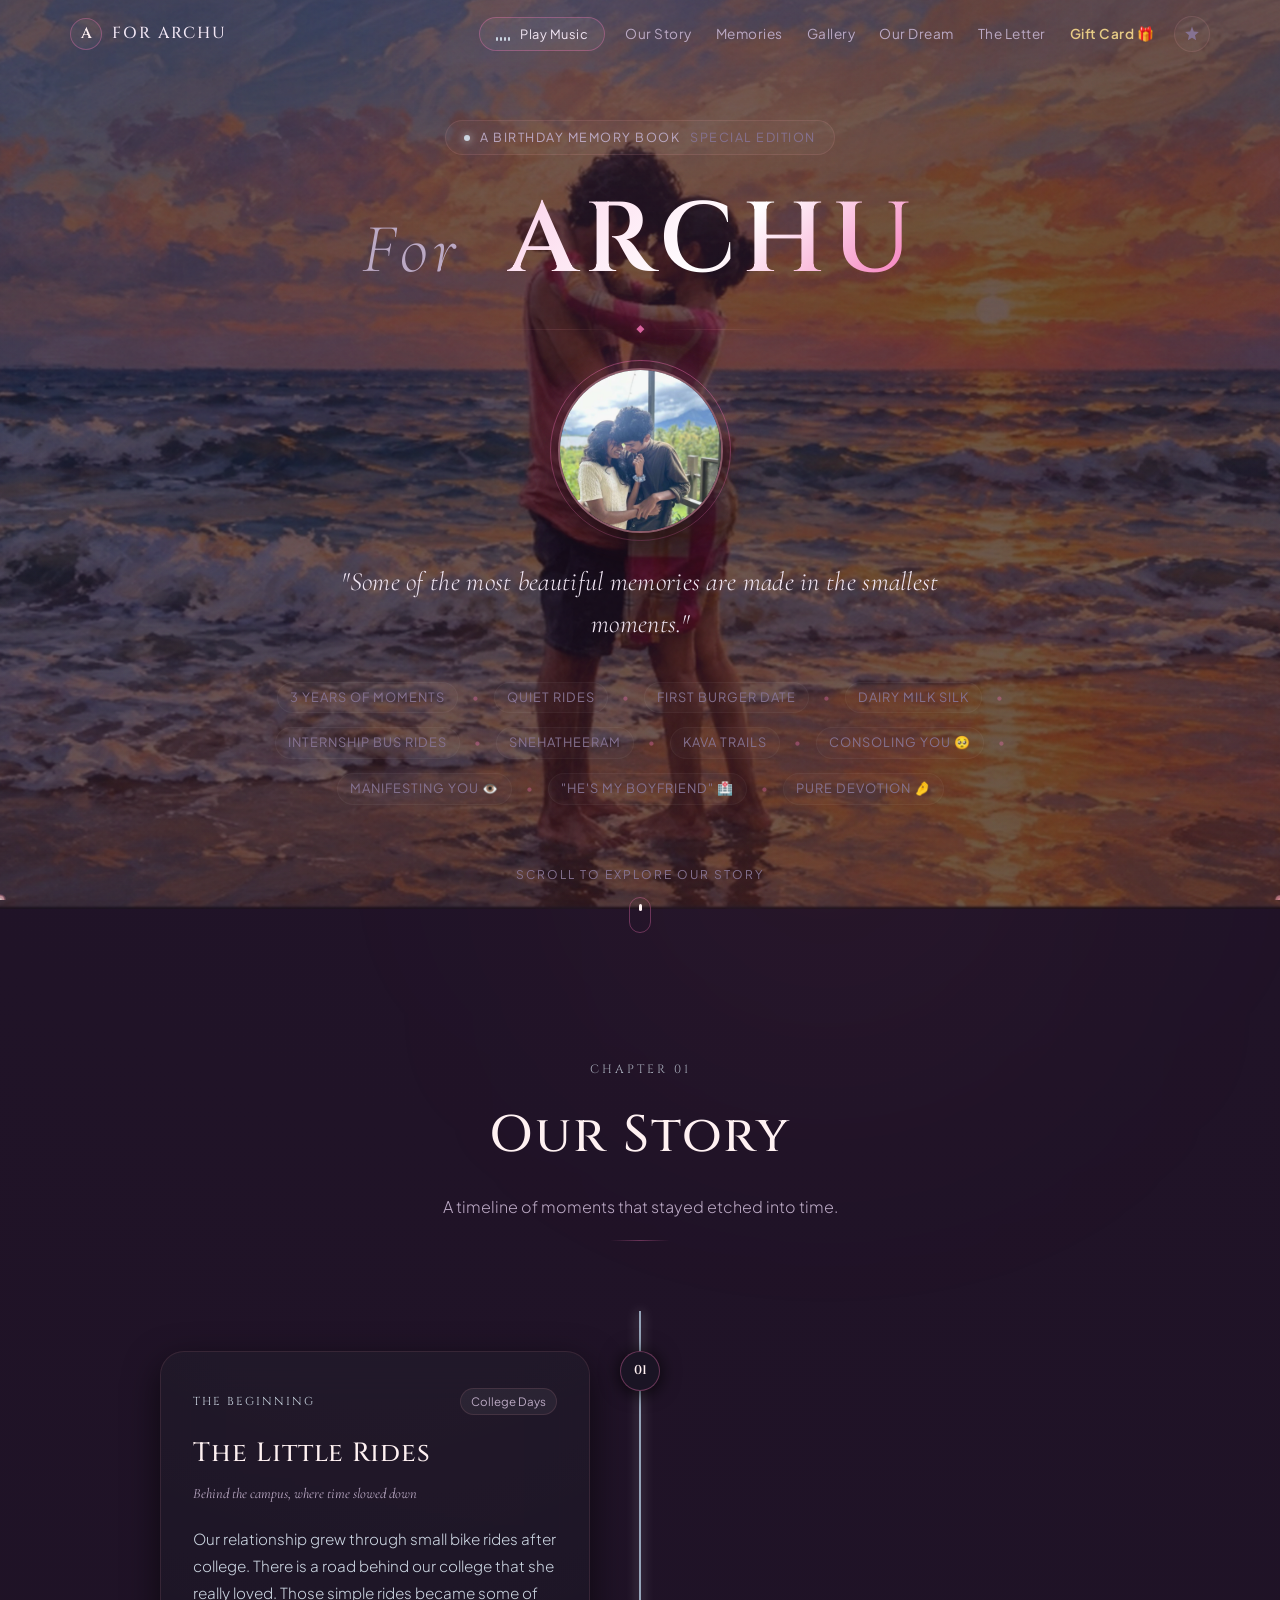
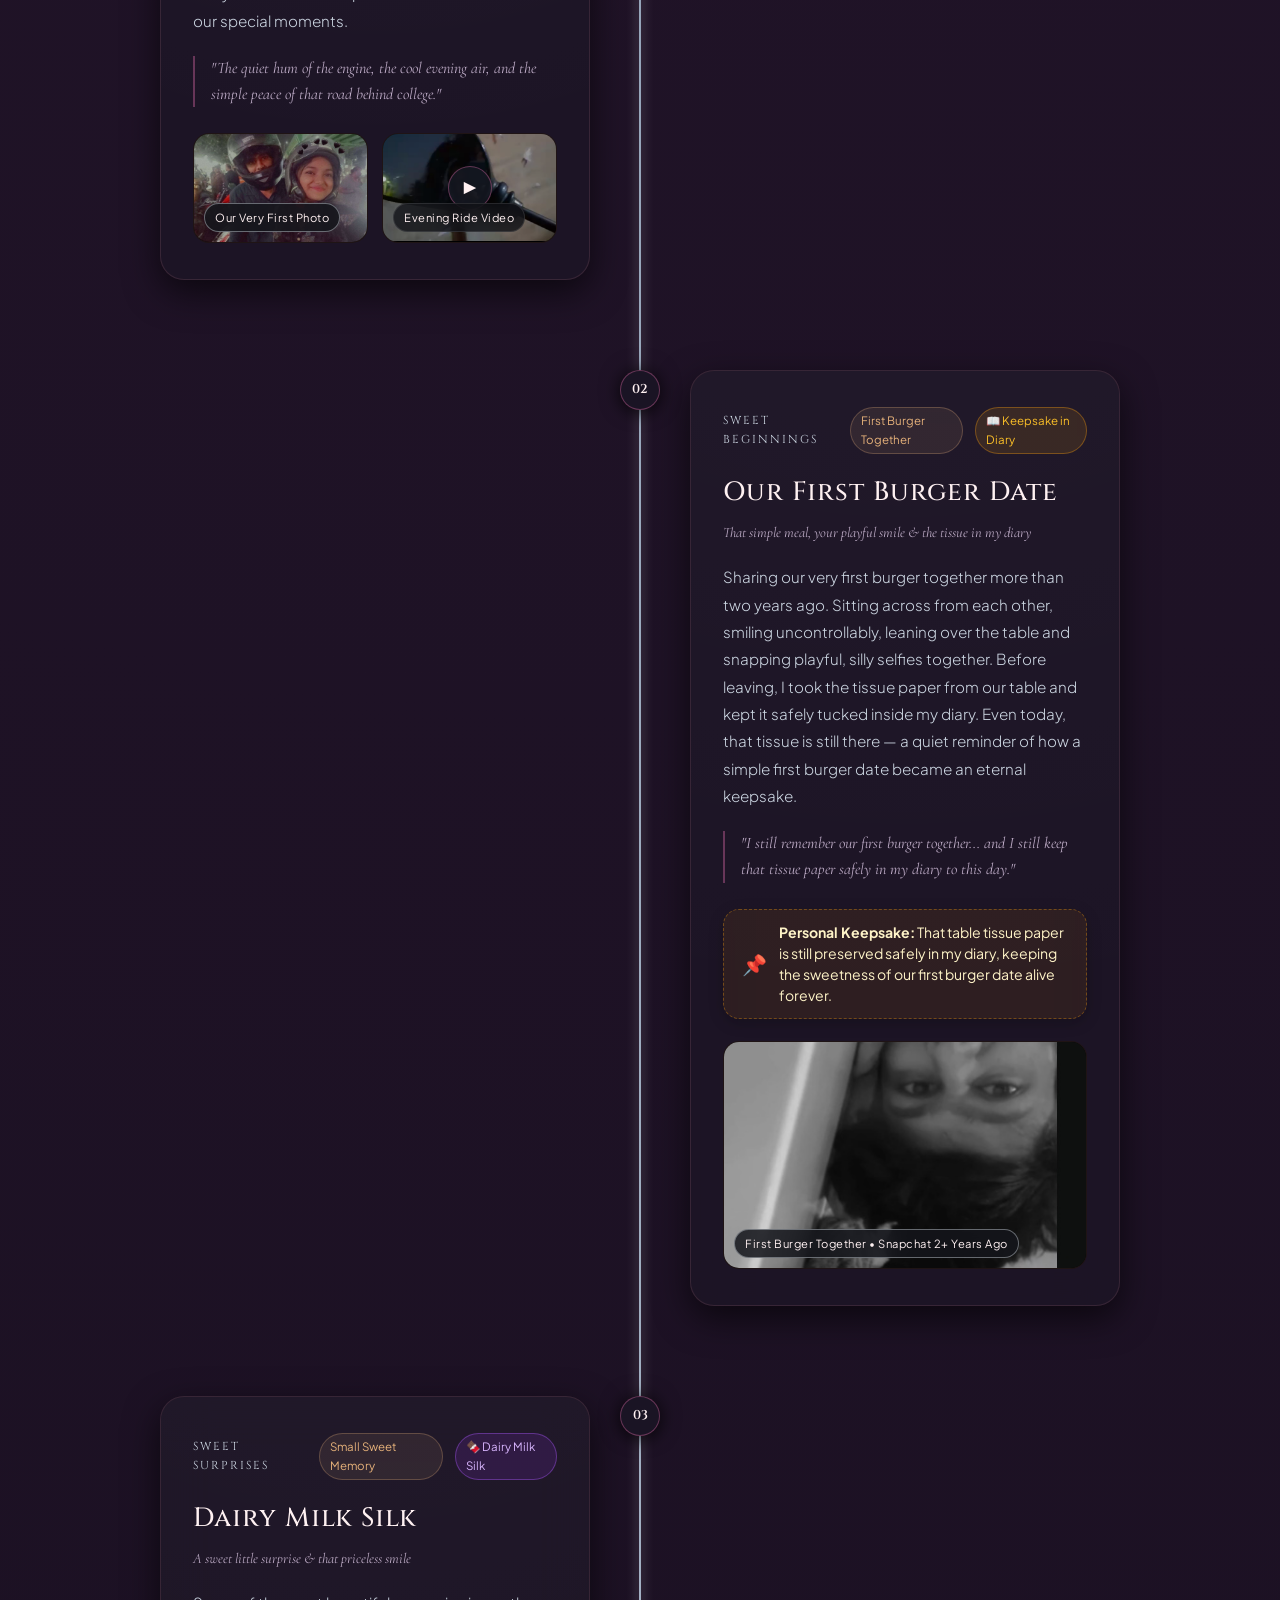
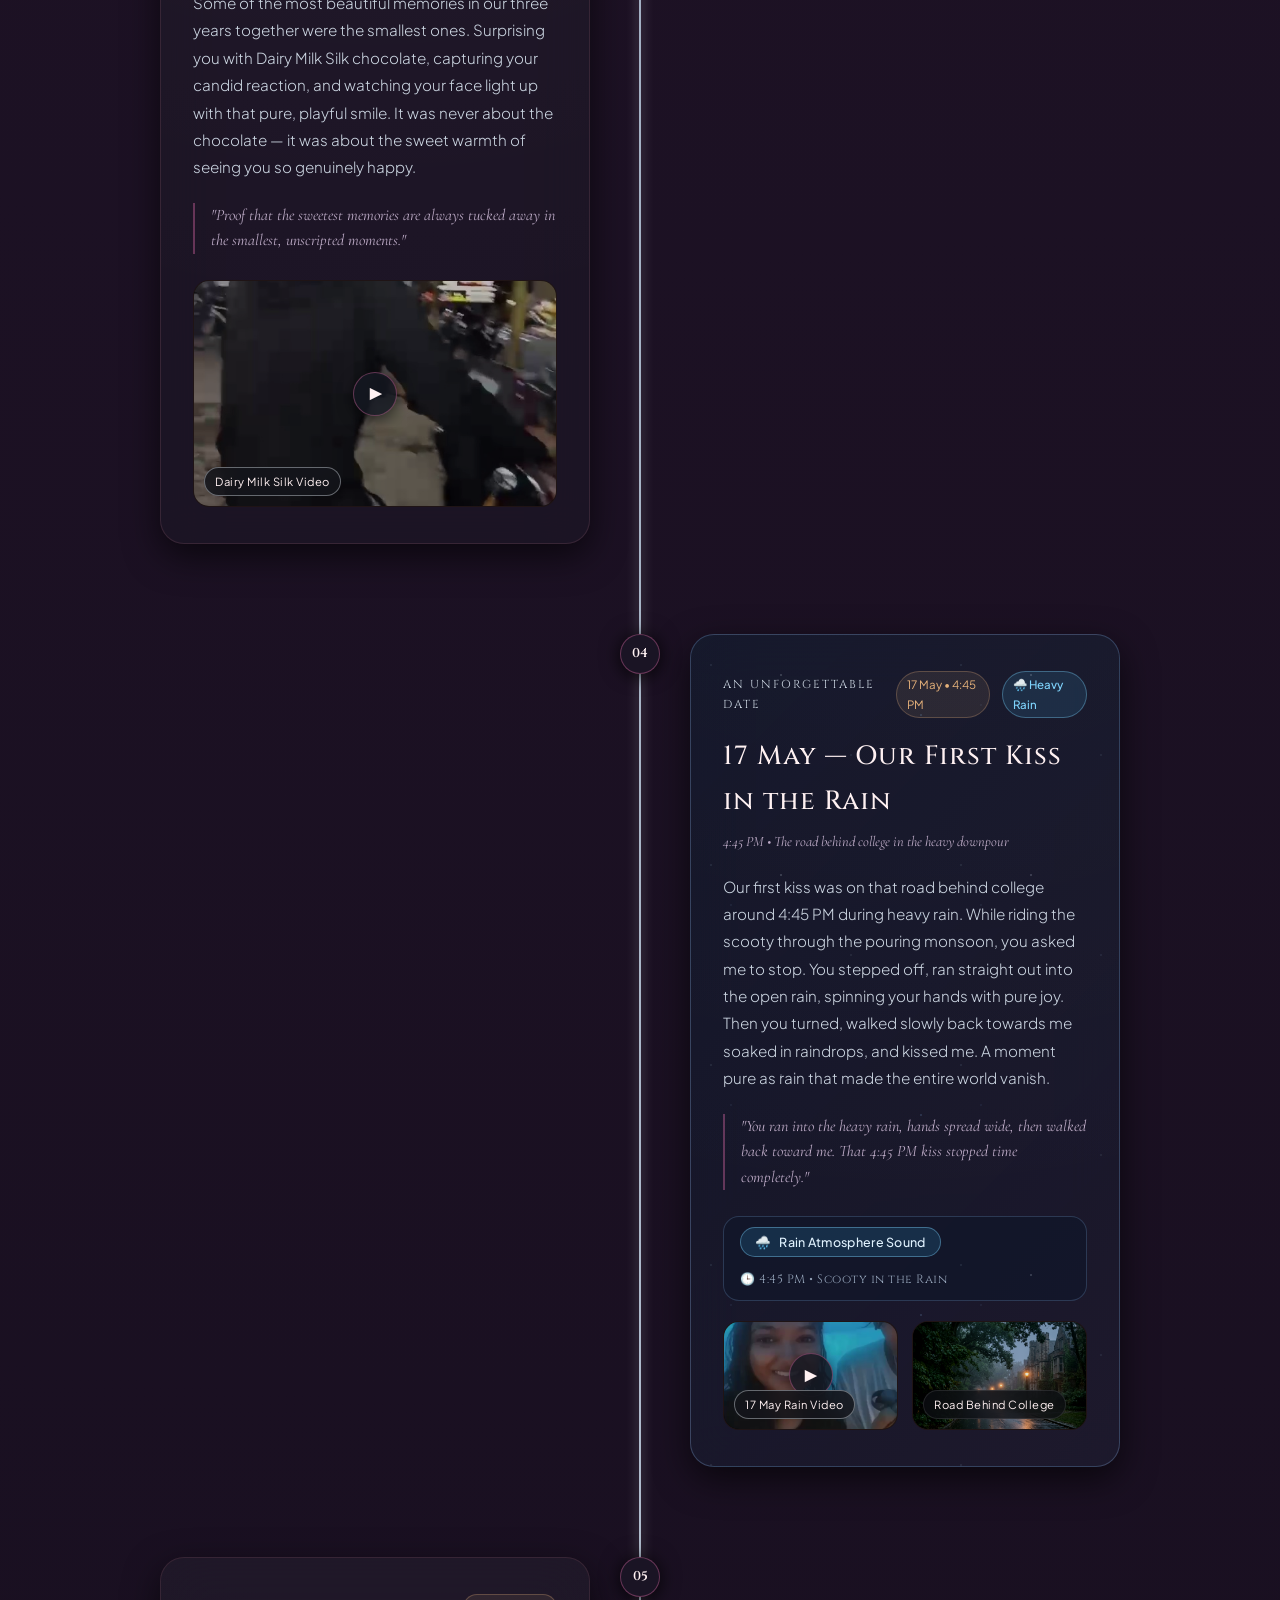
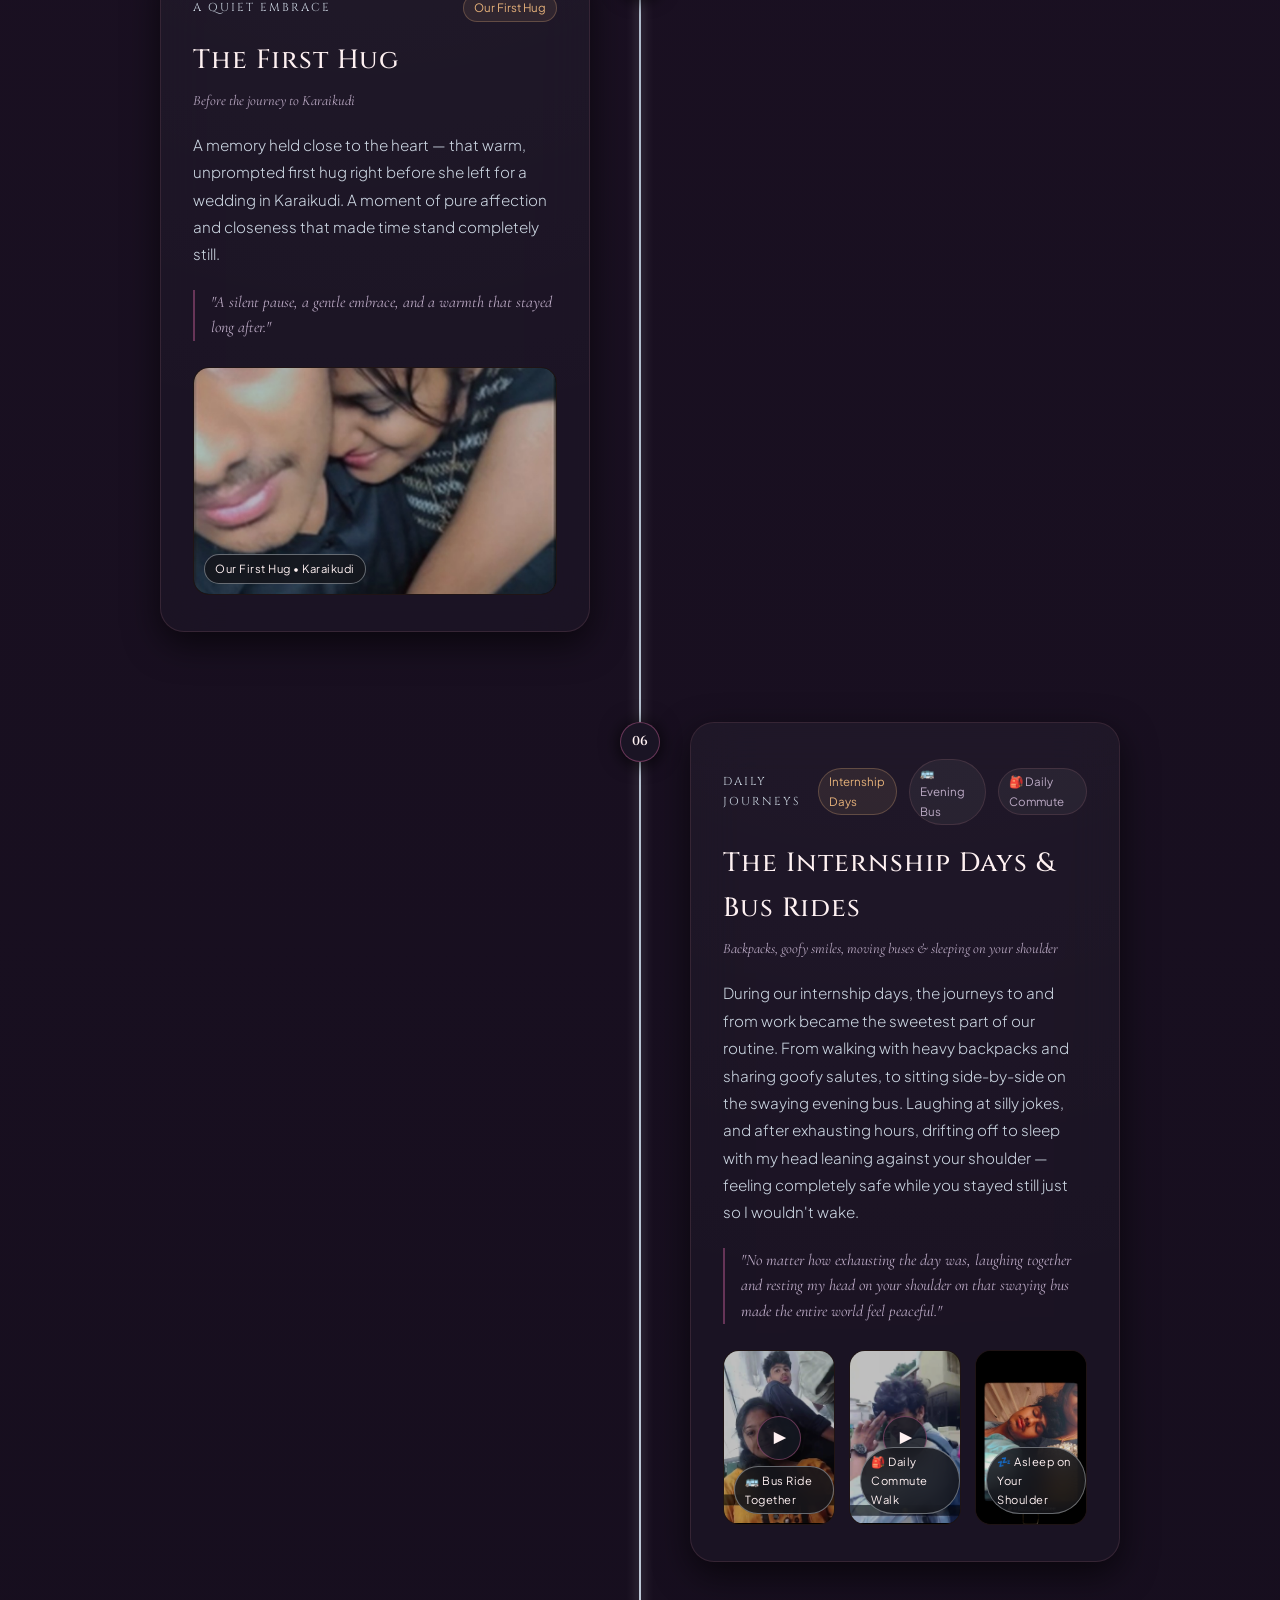
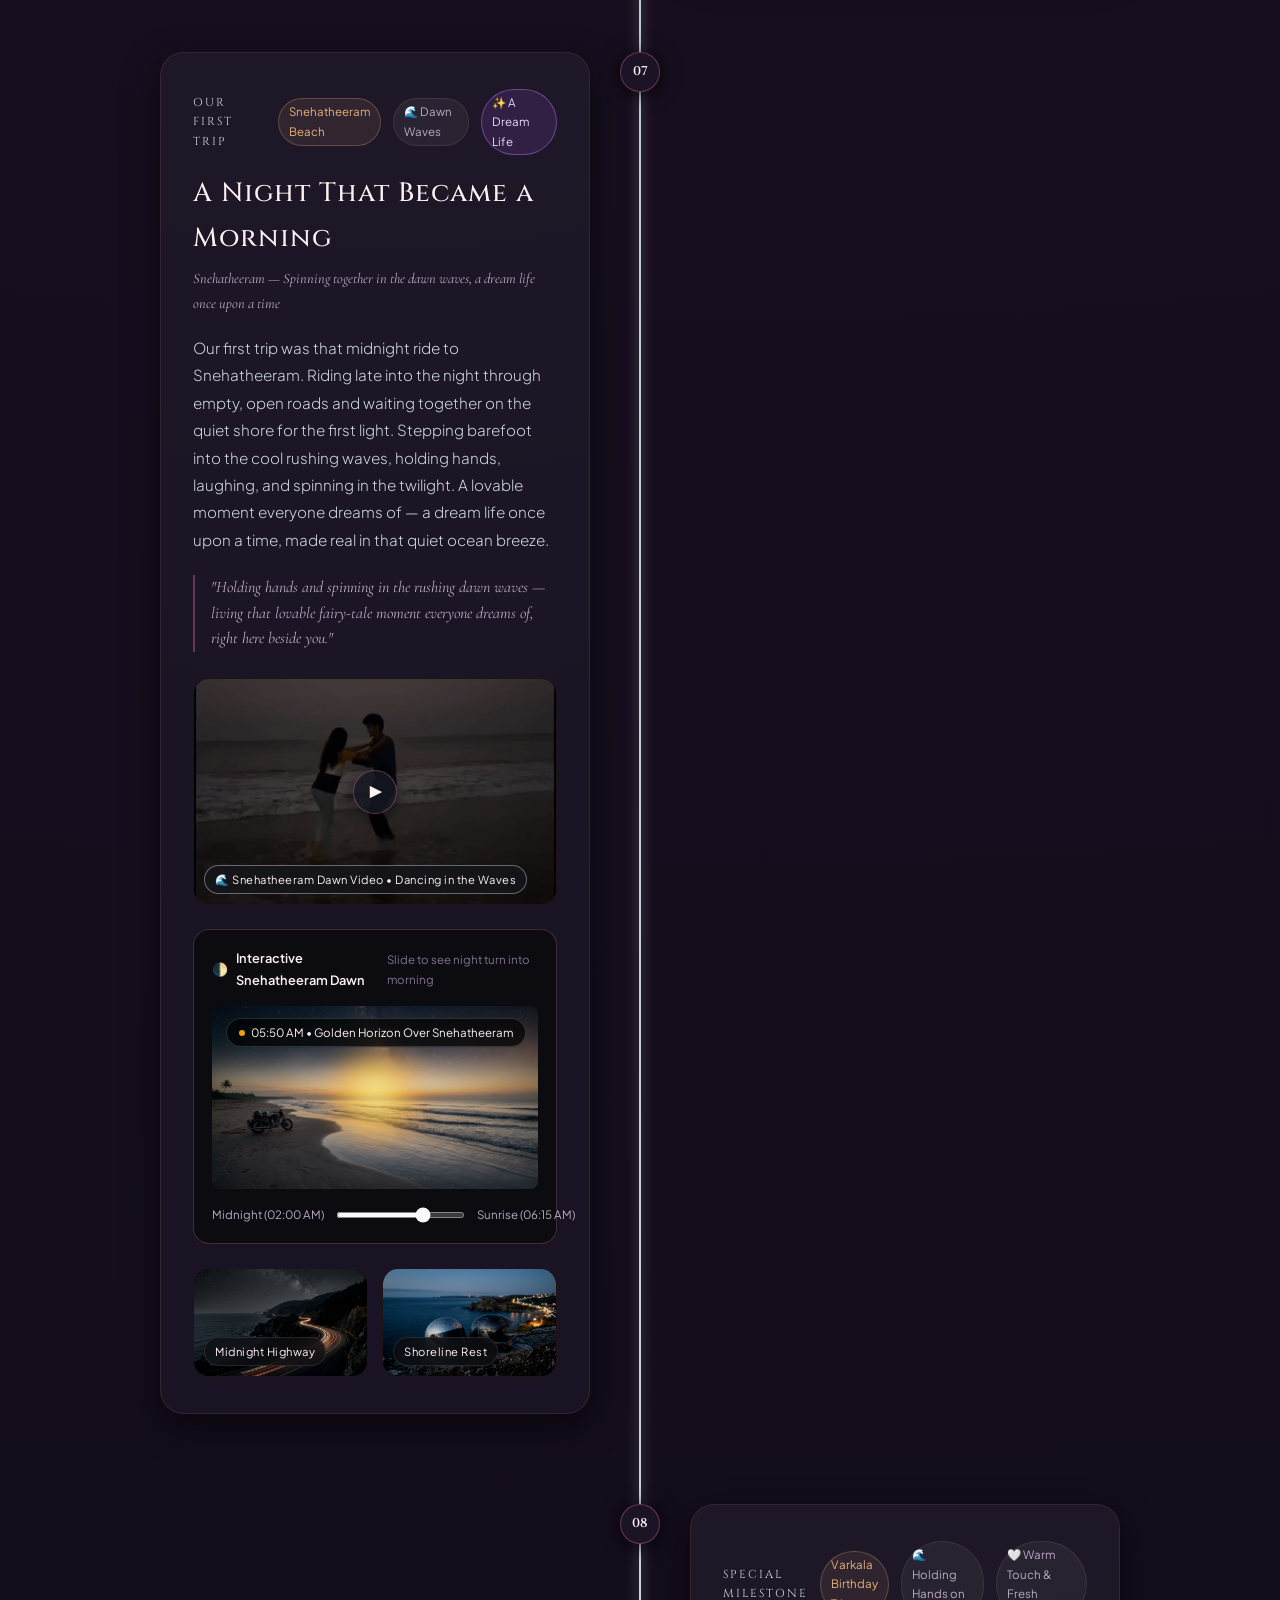
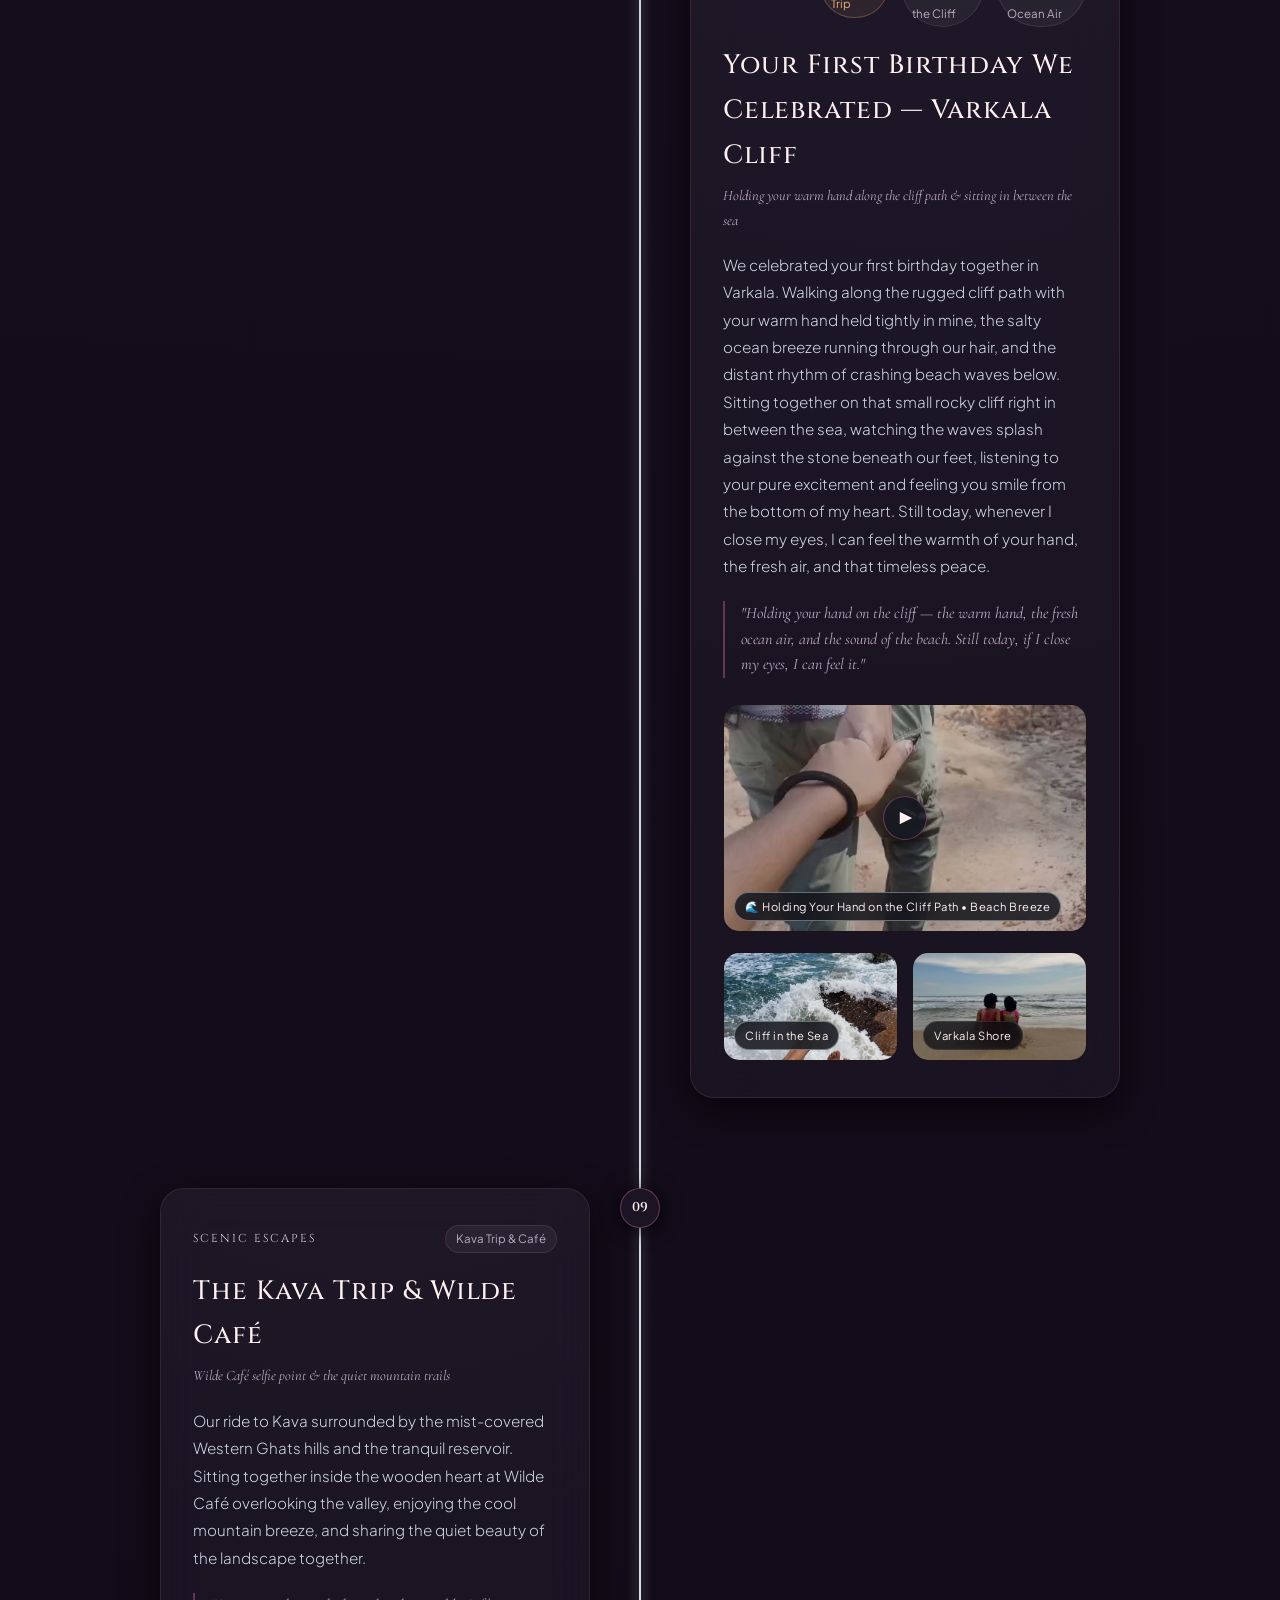
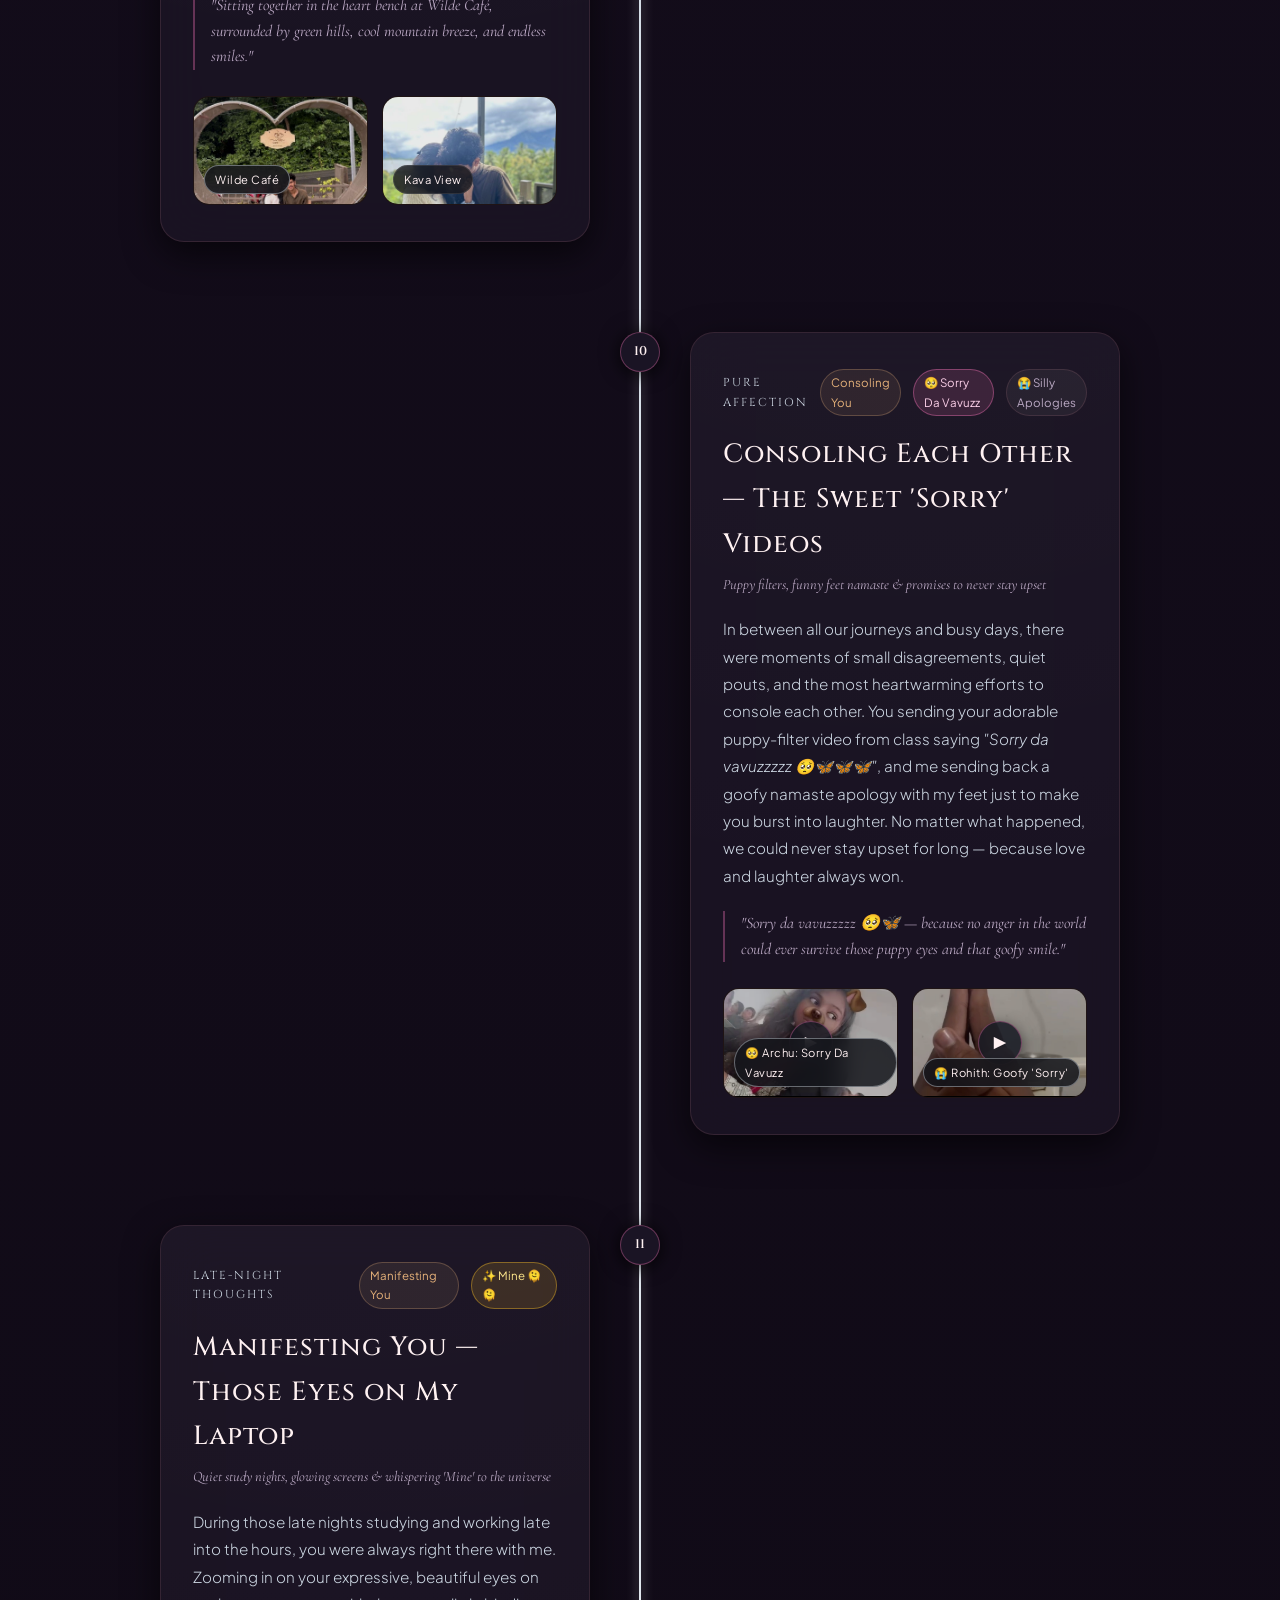
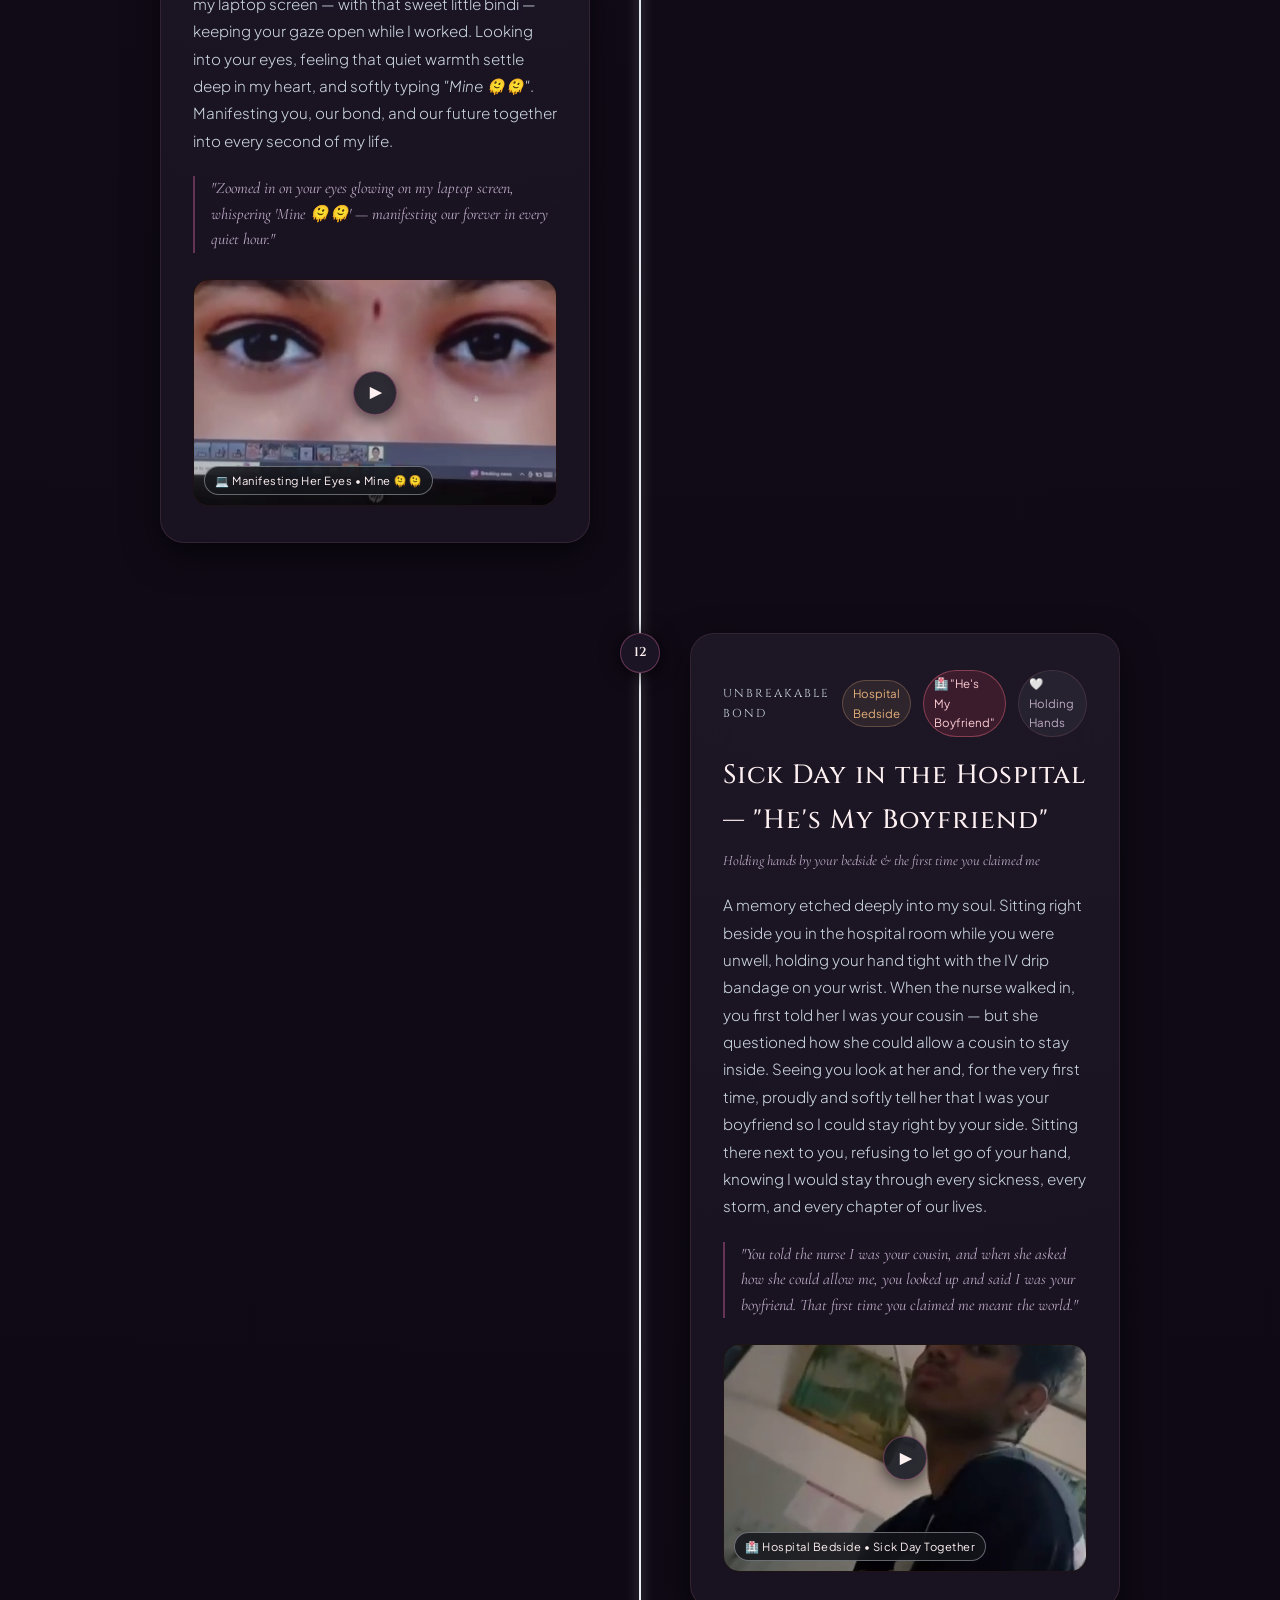
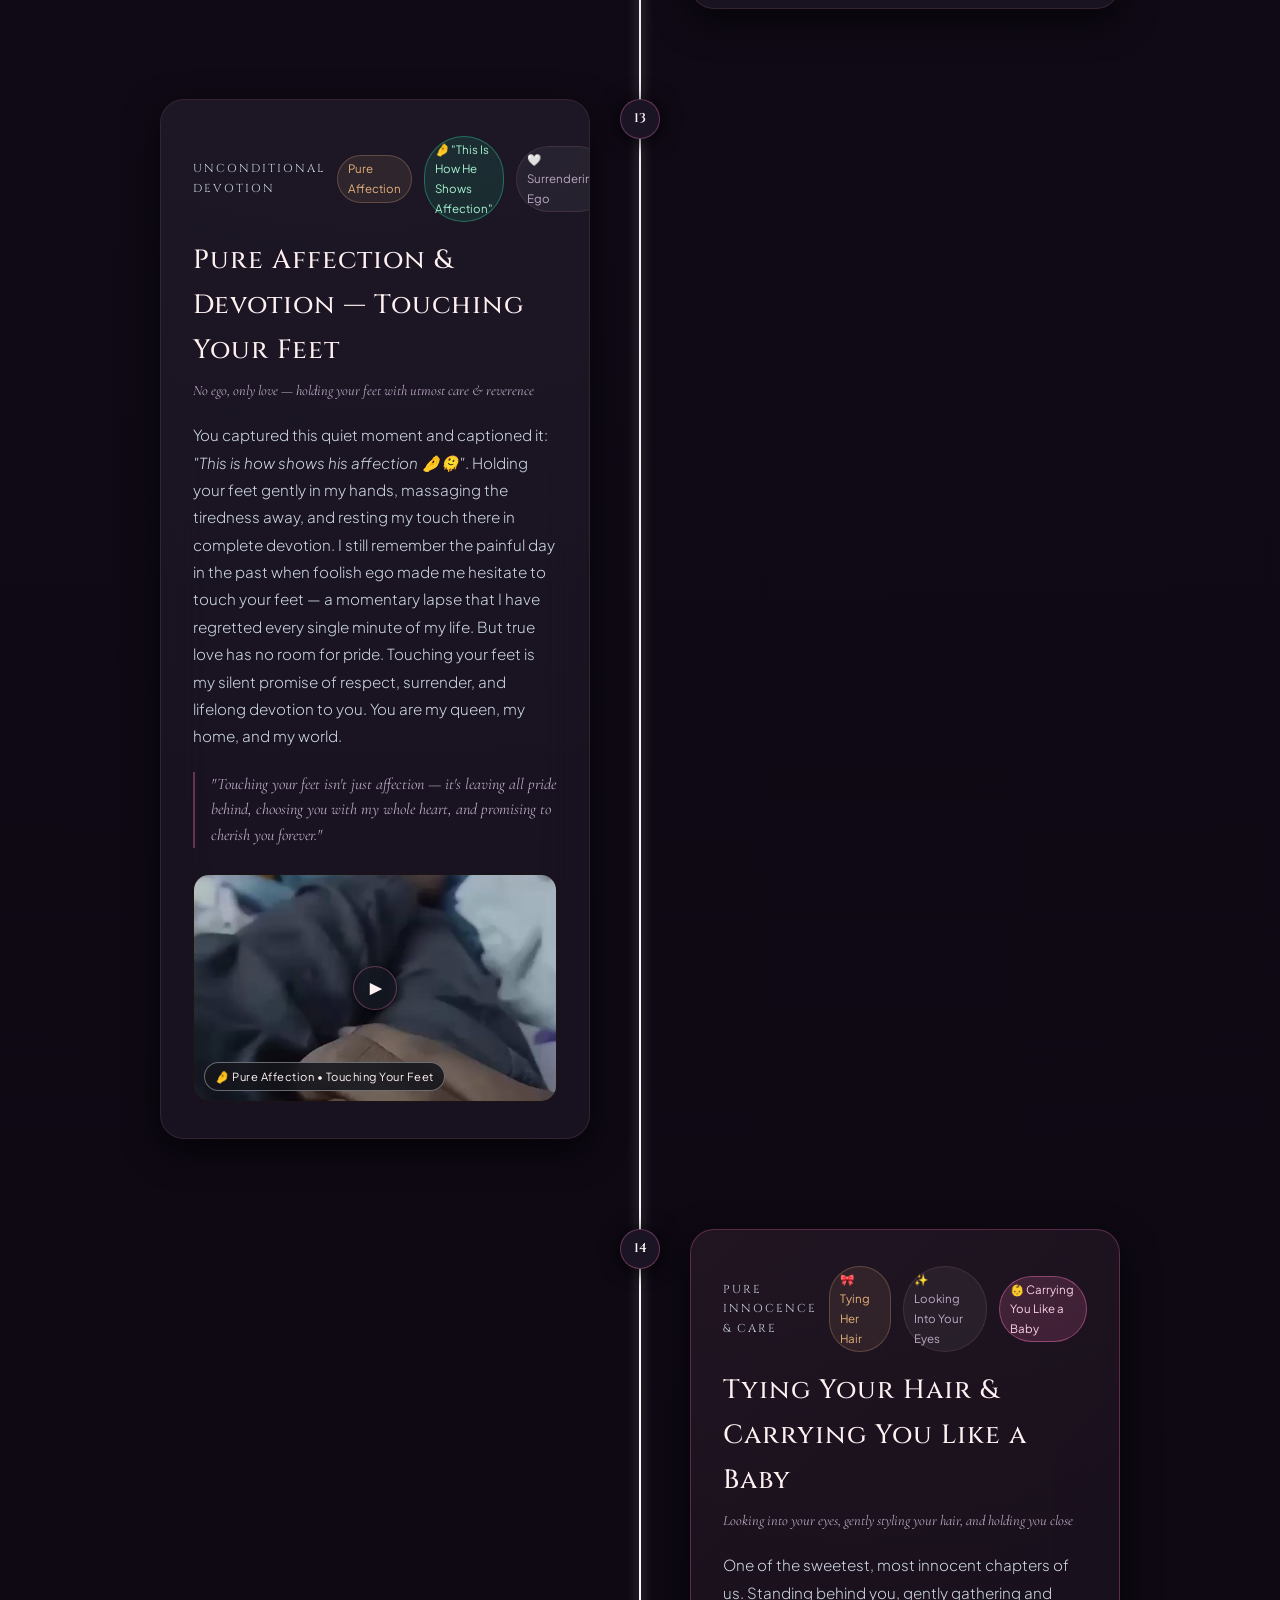
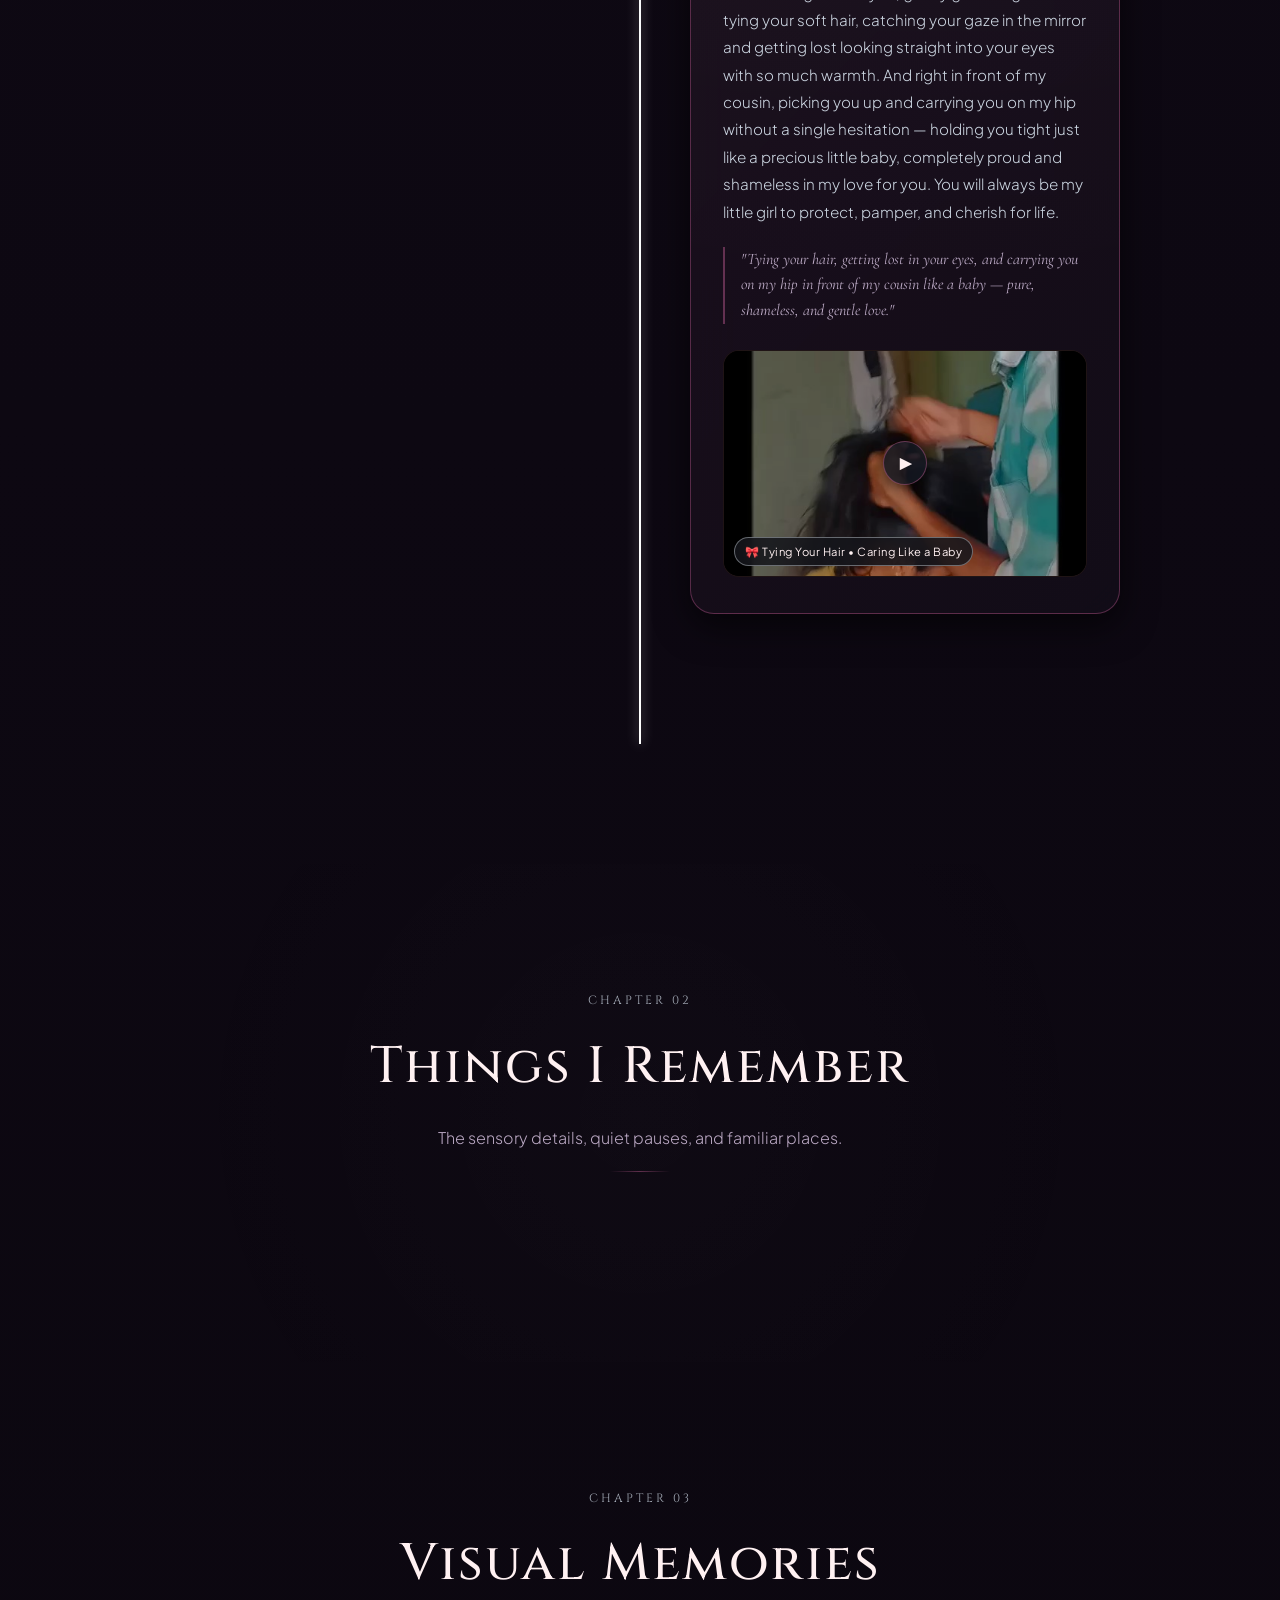
==== commit d5769c06: "Optimize mobile touch interactions, audio unlock, and responsive card studio" ====
--- a/archu_birthday/index.html
+++ b/archu_birthday/index.html
@@ -2,12 +2,15 @@
 <html lang="en">
 <head>
   <meta charset="UTF-8">
-  <meta name="viewport" content="width=device-width, initial-scale=1.0, maximum-scale=5.0">
+  <meta name="viewport" content="width=device-width, initial-scale=1.0, maximum-scale=5.0, viewport-fit=cover">
+  <meta name="apple-mobile-web-app-capable" content="yes">
+  <meta name="apple-mobile-web-app-status-bar-style" content="black-translucent">
+  <meta name="mobile-web-app-capable" content="yes">
   <title>For Archu — Happy Birthday</title>
   <meta name="description" content="A personal, elegant memory book and birthday tribute for Archu. Some of the most beautiful memories are made in the smallest moments.">
   
   <!-- Favicon / Theme -->
-  <meta name="theme-color" content="#0d0e11">
+  <meta name="theme-color" content="#0a080e">
   <link rel="icon" href="data:image/svg+xml,<svg xmlns=%22http://www.w3.org/2000/svg%22 viewBox=%220 0 100 100%22><text y=%22.9em%22 font-size=%2290%22>✨</text></svg>">
 
   <!-- Google Fonts: Cormorant Garamond, Plus Jakarta Sans, Alex Brush & Cinzel -->
--- a/archu_birthday/style.css
+++ b/archu_birthday/style.css
@@ -2733,4 +2733,76 @@
   .letter-paper {
     padding: 28px 20px;
   }
-}
+
+  .site-bg-image-layer {
+    background-attachment: scroll !important; /* Fix mobile background lag */
+  }
+}
+
+@media (max-width: 480px) {
+  :root {
+    --section-pad-y: 60px;
+    --section-pad-x: 16px;
+  }
+
+  .top-nav {
+    padding-top: max(10px, env(safe-area-inset-top));
+    padding-left: 12px;
+    padding-right: 12px;
+  }
+
+  .brand-text {
+    font-size: 0.95rem;
+  }
+
+  .audio-label {
+    display: none; /* Keep clean audio button icon on small phones */
+  }
+
+  .hero-title {
+    font-size: 2.5rem !important;
+  }
+
+  .hero-subtitle {
+    font-size: 1rem !important;
+  }
+
+  .timeline-item {
+    padding-left: 44px;
+  }
+
+  .timeline-line {
+    left: 14px;
+  }
+
+  .timeline-node {
+    left: 0;
+    width: 30px;
+    height: 30px;
+    font-size: 0.75rem;
+  }
+
+  .lightbox-img-wrap {
+    max-width: 94vw;
+    max-height: 60vh;
+  }
+
+  .lightbox-img-wrap img,
+  .lightbox-img-wrap video {
+    max-width: 94vw;
+    max-height: 60vh;
+  }
+
+  .lightbox-nav-btn {
+    width: 38px;
+    height: 38px;
+    font-size: 1rem;
+  }
+
+  .prev-btn { left: 5px; }
+  .next-btn { right: 5px; }
+
+  .secret-card {
+    padding: 30px 20px;
+  }
+}
